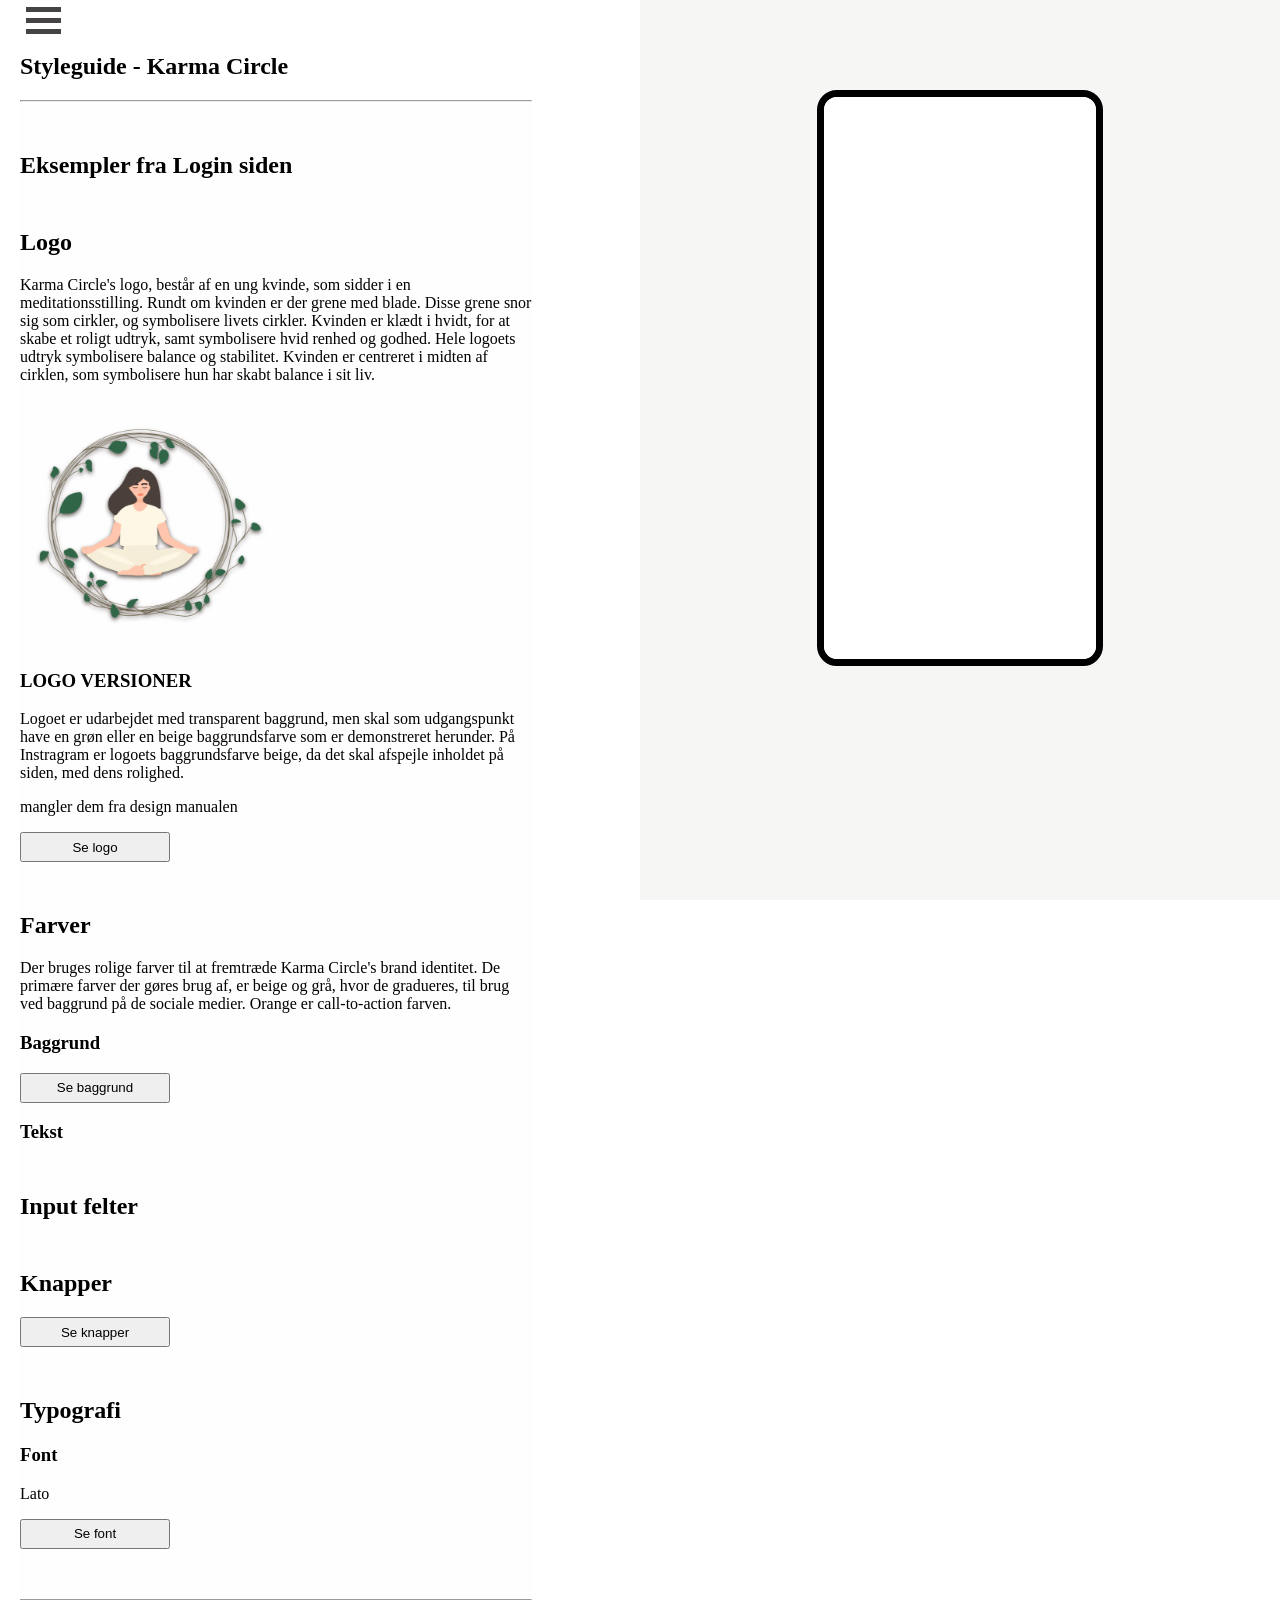
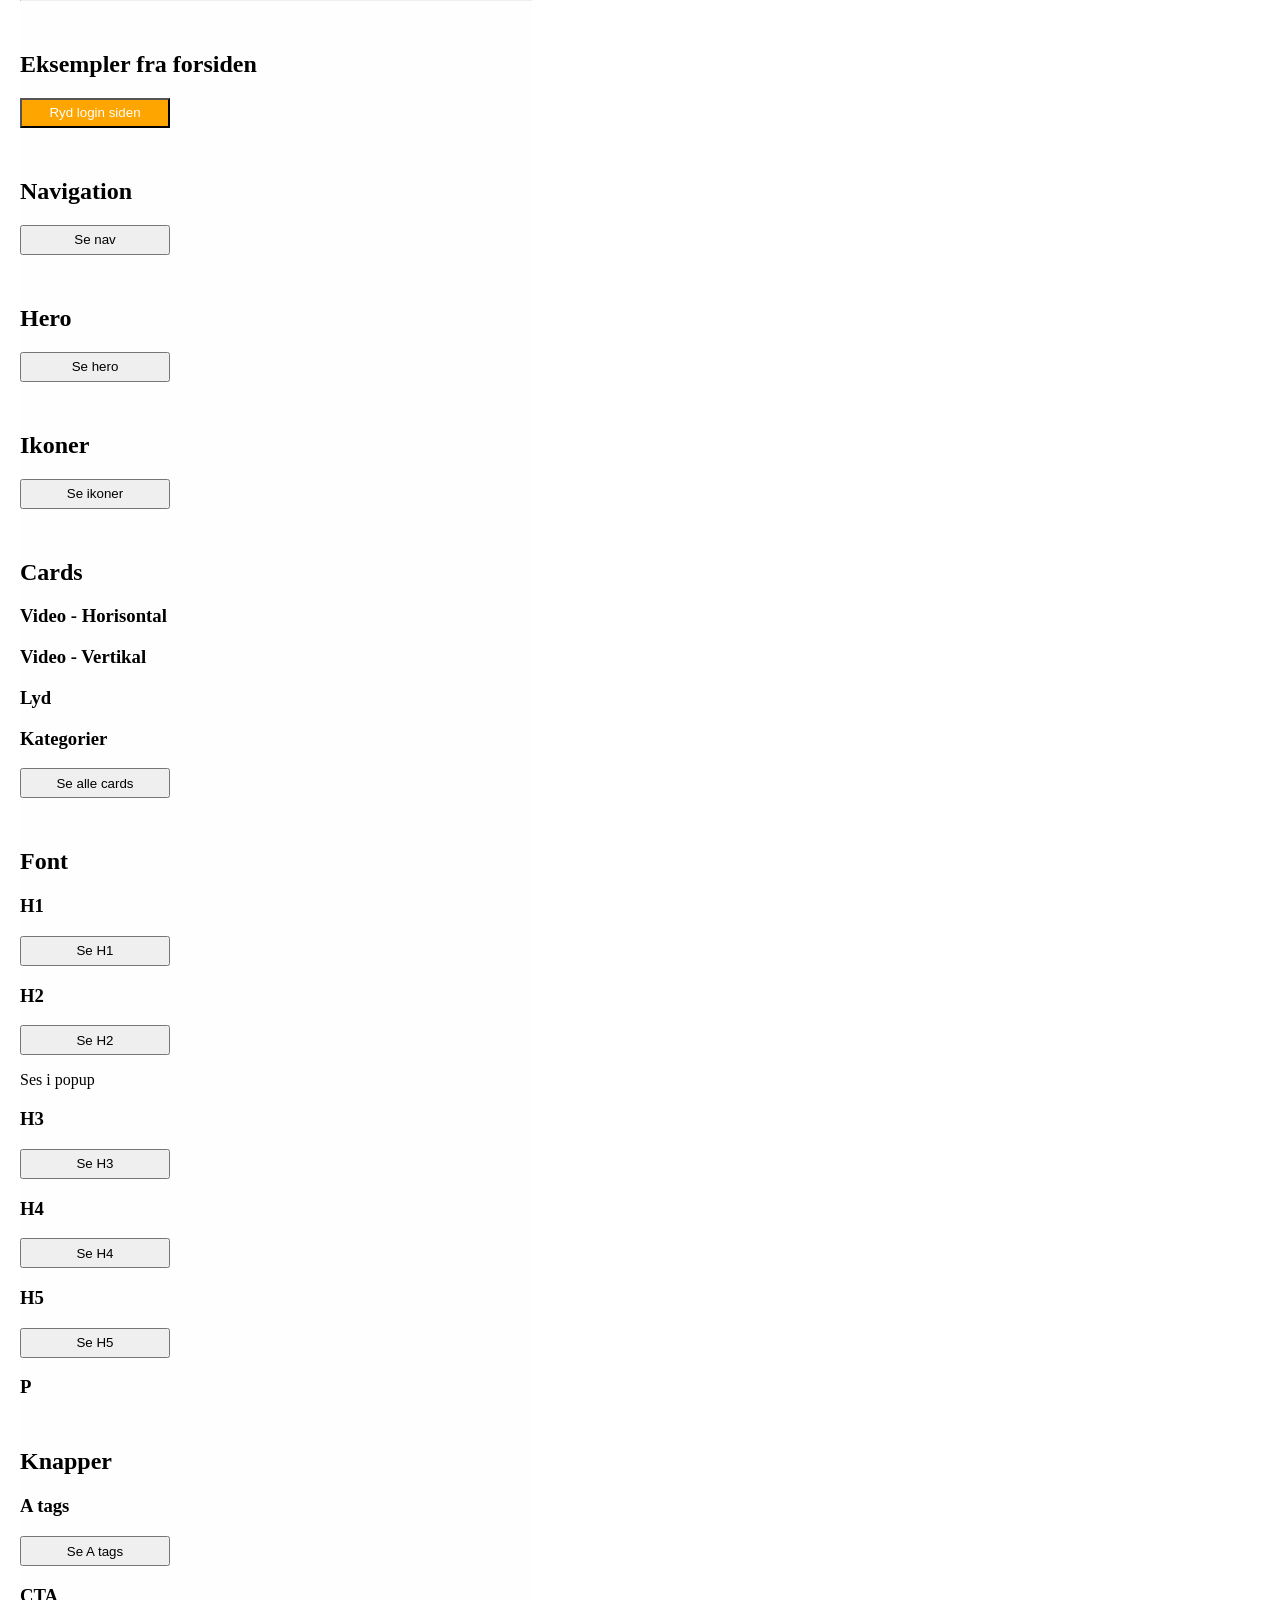
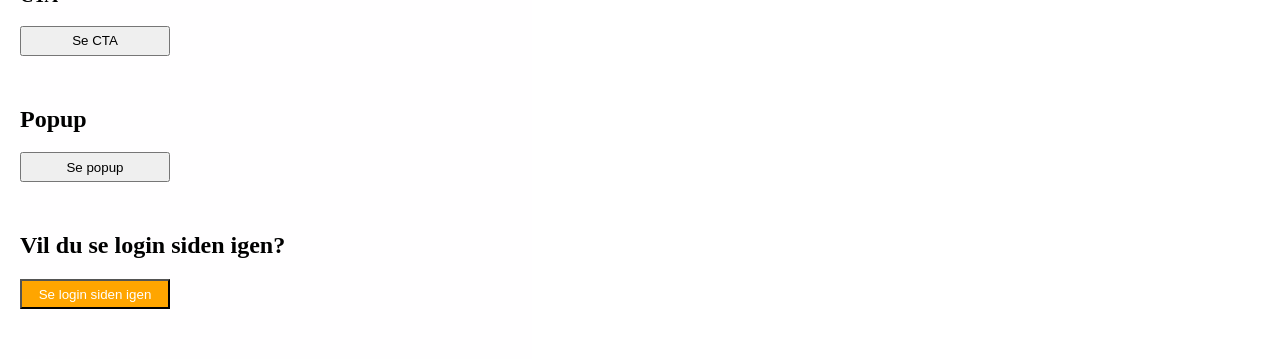
==== index.html @ 6dbebe7d "Merge branch 'main' of https://github.com/FrederikDreyer/eksamensprojekt-4-semester" ====
<!DOCTYPE html>
<html lang="en" dir="ltr">
  <head>
    <meta charset="utf-8">
    <meta name="viewport" content="width=device-width, initial-scale=1.0">
    <link rel="stylesheet" href="style.css">
    <script src="script.js" defer></script>
    <script src="script-tanja.js" defer>

    </script>
    <link rel="preconnect" href="https://fonts.googleapis.com"><link rel="preconnect" href="https://fonts.gstatic.com" crossorigin><link href="https://fonts.googleapis.com/css2?family=Lato:ital@0;1&display=swap" rel="stylesheet">
    <title></title>
  </head>
  <body>

    <div class="wrapper">

      <section class="section_1">

        <div id="nav_styleguide">

          <button onclick="showMenu()"class="hamburger">
            <div class="bar"></div>
          </button>

          <nav class="burger_nav" id="nav_tanja">
            <a href="#nav-1">Eksempler fra login-side</a>
            <a href="#nav-2">Logo</a>
            <a href="#nav-3">Farver</a>
            <a href="#nav-4">Inputfelter</a>
            <a href="#nav-5">Knapper</a>
            <a href="#nav-6">Typografi</a>
            <a href="#nav-7">Eksempler fra forsiden</a>
            <a href="#nav-8">Navigation</a>
            <a href="#nav-9">Hero</a>
            <a href="#nav-10">Ikoner</a>
            <a href="#nav-11">Cards</a>
            <a href="#nav-12">Font</a>
            <a href="#knapper">Knapper (forside)</a>
            <a href="#nav-13">Popup</a>
    </nav>

          <h1>Styleguide - Karma Circle</h1>

          <hr>

        </div>

        <h1 id="nav-1">Eksempler fra Login siden</h1>

        <h1 id="nav-2">Logo</h1>
        <p>
          Karma Circle's logo, består af en ung kvinde, som sidder i en meditationsstilling. Rundt om kvinden er der grene med blade. Disse grene snor sig som cirkler, og symbolisere livets cirkler. Kvinden er klædt i hvidt, for at skabe et roligt udtryk, samt symbolisere hvid renhed og godhed.
          Hele logoets udtryk symbolisere balance og stabilitet. Kvinden er centreret i midten af cirklen, som symbolisere hun har skabt balance i sit liv.
        </p>

        <img src="billeder/logo_login.png" alt="">

        <h3>LOGO VERSIONER</h3>
        <p>
          Logoet er udarbejdet med transparent baggrund, men skal som udgangspunkt have en grøn eller en beige baggrundsfarve som er demonstreret herunder. På Instragram er logoets baggrundsfarve beige, da det skal afspejle inholdet på siden, med dens rolighed.
        </p>

        <p>mangler dem fra design manualen</p>

        <button type="button" name="button" onclick="logoLogin()" id="logo_knap">Se logo</button>

        <h1 id="nav-3">Farver</h1>
        <p>Der bruges rolige farver til at fremtræde Karma Circle's brand identitet. De primære farver der gøres brug af, er beige og grå, hvor de gradueres, til brug ved baggrund på de sociale medier. Orange er call-to-action farven.</p>
        <h3>Baggrund</h3>
        <button type="button" name="button" onclick="functionName3()">Se baggrund</button>
        <h3>Tekst</h3>



        <h1 id="nav-4">Input felter</h1>


        <h1 id="nav-5">Knapper</h1>
        <button type="button" name="button" onclick="functionName5()">Se knapper</button>

        <h1 id="nav-6">Typografi</h1>
        <h3>Font</h3>
        <p>Lato</p>
        <button type="button" name="button" onclick="functionName6()">Se font</button>
        <h1></h1>
        <hr>

        <h1 id="nav-7">Eksempler fra forsiden</h1>
        <button type="button" name="button" onclick="functionName7()" id="ryd_login_siden">Ryd login siden</button>

        <h1 id="nav-8">Navigation</h1>
        <button type="button" name="button" onclick="functionName8()">Se nav</button>

        <h1 id="nav-9">Hero</h1>
        <button type="button" name="button" onclick="functionName9()">Se hero</button>

        <h1 id="nav-10">Ikoner</h1>
        <button type="button" name="button" onclick="navIkoner()">Se ikoner</button>

        <h1 id="nav-11">Cards</h1>
        <h3>Video - Horisontal</h3>
        <h3>Video - Vertikal</h3>
        <h3>Lyd</h3>
        <h3>Kategorier</h3>
        <button type="button" name="button" onclick="functionName10()">Se alle cards</button>

        <h1 id="nav-12">Font</h1>
        <h3>H1</h3>
          <button type="button" name="button" onclick="hEt()">Se H1</button>
        <h3>H2</h3>
        <button type="button" name="button" onclick="hTo()">Se H2</button>
        <p>Ses i popup</p>
        <h3>H3</h3>
          <button type="button" name="button" onclick="hTre()" id="knap_h3">Se H3</button>
        <h3>H4</h3>
          <button type="button" name="button" onclick="hFire()">Se H4</button>
        <h3>H5</h3>
          <button type="button" name="button" onclick="hFem()">Se H5</button>
        <h3>P</h3>

        <h1 id="knapper">Knapper</h1>
        <h3>A tags</h3>
        <button type="button" name="button" onclick="functionName15()">Se A tags</button>
        <h3>CTA</h3>
        <button type="button" name="button" onclick="functionName11()">Se CTA</button>

        <h1 id="nav-13">Popup</h1>
          <button type="button" name="button" id="popup_knap" onclick="myPopup()">Se popup</button>

        <h1>Vil du se login siden igen?</h1>
          <button type="button" name="button" onclick="loginIgen()" id="se_igen">Se login siden igen</button>

      </section>

      <section class="section_2">

        <div class="mobil" id="baggrund_farve">

          <!-- login side -->

          <div class="login_side" id="login_side">

            <!-- tilbage knap -->

            <img src="billeder/pil.png" alt="" id="login_tilbage_pil">

            <!-- Logo -->
            <img src="billeder/logo_login.png" alt="" id="logo_login">

            <!-- login input felter -->



            <!-- login og tilbage knap -->

            <button type="button" name="button" id="login_knap">Login</button>
            <button type="button" name="button" id="login_tilbage_knap">Tilbage</button>

          </div>

          <div class="">


          <!-- pop up -->

          <div id="wrapper_popup">

            <div class="popup">
              <button type="button" name="button" class="kryds">X</button>
              <img src="billeder/Untitled-110-01-Artboard-1.png" alt="">
              <h2 id="popup_h2">Hej, velkommen til!</h2>
              <p>
                Dejligt at se dig igen. Vi håber, du
                får en god fornøjelse og får ro på krop og sind ❤︎
                <br>
                Namaste!
              </p>
              <button type="button" name="button" class="CTA_knap" id="kom_i_gang_btn">Kom i gang</button>
            </div>

          </div>

          <!-- Hero -->

          <div id="hero">
            <img src="billeder/logo_login.png" alt="">
            <h1 id="titel_h1">Karma Circle</h1>
          </div>

          <!-- Sidst set -->

          <h3 id="sidst_afspillet_h3">Sidst afspillet</h3>

          <div class="cards_landscape" id="landscape_cards">

            <div class="">
              <div id="landscape_card1">
                <div class="tid_card">
                  25 min
                </div>
              </div>
              <h4 id="h4_landscape_card">Kort kropsscanning</h4>
              <h5 id="h5_landscape_card">Meditation</h5>
            </div>

            <div class="">
              <div id="landscape_card2">
                <div class="tid_card">
                  25 min
                </div>
              </div>
              <h4>Balance i hverdagen</h4>
              <h5>Yoga</h5>
            </div>

          </div>

          <!-- Portrait - video -->
          <div class="overskrift_cards">
            <h3 id="yoga_h3">Yoga</h3>
            <a href="#" id="se_alle1">Se alle</a>
          </div>

          <div class="cards_landscape" id="portrait_cards">

            <div class="">
              <div id="portrait_card1">
                <div class="tid_card">
                  25 min
                </div>
              </div>
              <h4>Balance i hverdagen</h4>
              <h5>Yoga</h5>
            </div>

            <div class="">
              <div id="portrait_card2">
                <div class="tid_card">
                  25 min
                </div>
              </div>
              <h4>Løs spændinger i krop</h4>
              <h5>Yoga</h5>
            </div>

            <div class="">
              <div id="portrait_card3">
                <div class="tid_card">
                  25 min
                </div>
              </div>
              <h4>Yoga mod bekymringer</h4>
              <h5>Yoga</h5>
            </div>

            <div class="">
              <div id="portrait_card4">
                <div class="tid_card">
                  25 min
                </div>
              </div>
              <h4>Acceptér udfordringer</h4>
              <h5>Yoga</h5>
            </div>

          </div>

          <!-- lyd -->

          <div class="overskrift_cards">
            <h3 id="meditation_h3">Meditation</h3>
            <a href="#" id="se_alle2">Se alle</a>
          </div>

          <div class="cards_landscape" id="lyd_cards">

            <div class="">
              <div id="lyd_card1">
                <div class="tid_card">
                  25 min
                </div>
              </div>
              <h4>Få ro i sindet</h4>
              <h5>Meditation</h5>
            </div>

            <div class="">
              <div id="lyd_card2">
                <div class="tid_card">
                  25 min
                </div>
              </div>
              <h4>Kort kropsscanning</h4>
              <h5>Meditation</h5>
            </div>

            <div class="">
              <div id="lyd_card3">
                <div class="tid_card">
                  25 min
                </div>
              </div>
              <h4>Et øjeblik til dig selv</h4>
              <h5>Meditation</h5>
            </div>

            <div class="">
              <div id="lyd_card4">
                <div class="tid_card">
                  25 min
                </div>
              </div>
              <h4>Kropsscanning til søvn</h4>
              <h5>Meditation</h5>
            </div>

          </div>

          <!-- Premium -->

          <div class="premium" id="premium_cta">
            <div class="">
              <h3 id="adgang_tekst">Vil du have adgang til hele</h3>
              <h3 id="karma_circle_tekst">Karma Circle universet?</h3>
              <button type="button" name="button" id="premium_knap">Få premium her</button>
            </div>
          </div>

          <!-- kategori -->


          <div class="overskrift_cards">
            <h3 id="kategori_h3">Udforsk efter kategori</h3>
            <a href="#" id="se_alle3">Se alle</a>
          </div>

          <div class="cards_landscape" id="kategori_cards">

            <div class="lortelort">
              <div id="kategori_card1">

              </div>
              <div class="tekst_kat_card">
                Yoga
              </div>
            </div>

            <div class="lortelort">
              <div id="kategori_card2">

              </div>
              <div class="tekst_kat_card">
                Meditation
              </div>
            </div>

            <div class="lortelort">
              <div id="kategori_card3">

              </div>
              <div class="tekst_kat_card">
                Søvn
              </div>
            </div>

            <div class="lortelort">
              <div id="kategori_card4">

              </div>
              <div class="tekst_kat_card">
                Vejrtrækning
              </div>
            </div>

          </div>

          <nav id="nav_mobil">

              <img src="billeder/Icon-open-home.png" alt="" id="home_ikon">
              <img src="billeder/Icon-awesome-search.png" alt="" id="sog_ikon">
              <img src="billeder/Icon-ionic-md-person.png" alt="" id="person_ikon">

          </nav>


          </div>


        </div>

      </section>

    </div>


  </body>
</html>
---- style.css ----
* body {
  margin: 0;
  padding: 0;
  margin-left: 20px;
}

html {
  scroll-behavior: smooth;
}

.wrapper {
  display: grid;
  grid-template-columns: repeat(2, 1fr);
  grid-template-rows: 1fr;
}

.section_1 {
  width: 40vw;
  font-family: montserrat;
  background-color: #FFFEFF;
  padding-bottom: 50px;
}

.section_1 button {
  width: 150px;
  height: 30px;
  cursor: pointer;
}

#nav_styleguide {
  background-color: white;
  width: 40vw;
}

#nav_styleguide h1 {
  margin: 20px 0;
}

/* Tanja: hamburger menu  */
.hamburger {
  position: relative;
  cursor: pointer;
  appearance: none;
  background: none;
  outline: none;
  border: none;
  z-index: 500;
}

.hamburger .bar, .hamburger:after, .hamburger:before {
  content: '';
  display: block;
  width: 35px;
  height: 5px;
  background-color: #454343;
  margin: 6px 0px;
  transition: 0.4s;
}

.burger_nav {
  position: absolute;
  top: 0;
  left: 0;
  width: 30%;
  min-height: 100vh;
  display: none;
  z-index: 350;
  background-color: #E6D7C0;
  padding-top: 120px;
  transition: 0.4s;

}

.burger_nav a {
    display: block;
    width: 100%;
    max-width: 200px;
    margin: 0 auto 16px;
    text-align: center;
    padding: 12px 80px;
    background-color: #D0C2AE;
    color: #454343;
    text-decoration: none;
  }

.burger_nav a:hover {
    background-color: #C1B4A0;
  }

/* er en knap */
#ryd_login_siden, #se_igen {
  background-color: orange;
  color: white;
}

.section_1 h1 {
  margin-top: 50px;
}

.section_2 {
  width: 50vw;
  height: 100vh;
  position: fixed;
  right: 0;
  background-color: #F6F6F4;
}


.mobil {
  border: 7px solid black;
  height: 562.398px;
  width: 252px;
  border-radius: 20px;
  margin: auto;
  margin-top: 10vh;
  overflow-y: scroll;
  padding: 0 10px;
}

.mobil::-webkit-scrollbar {
    display: none;
}

#nav_mobil {
  position: sticky;
  height: 50.61px;
  bottom: 0;
  border-radius: 15px 15px 0 0;
  display: flex;
  justify-content: space-around;
  align-items: center;
  margin: 0 -10px;
}

#nav_mobil img {
  height: 40%;
}

/* Farver */

/* background: linear-gradient(180deg, rgba(230,215,192,1) 0%, rgba(179,166,145,1) 40%, rgba(99,88,71,1) 100%); */

#baggrund_farve, #baggrund_farve2 {

  background: white;
}

#nav_mobil {
  background: rgb(230,215,192);
  background: linear-gradient(180deg, rgba(230,215,192,1) 0%, rgba(183,171,153,1) 50%, rgba(115,108,96,1) 100%);
}

.mobil {
  color: #FFFAF4;
}

/* Cards */

.overskrift_cards {
  display: flex;
  justify-content: space-between;
  align-items: center;
}

/* landscape */

.cards_landscape {
  display: grid;
  grid-auto-flow: column;
  column-gap: 5px;

  overflow-x: auto;
}

.cards_landscape::-webkit-scrollbar {
    display: none;
}

#landscape_card1, #landscape_card2 {
  width: 158.4px;
  height: 92.79px;
  background-color: white;
  position: relative;
  border-radius: 19px;
  box-shadow: 1px 3px 3px #58544D;
  background-size: cover;
}

#landscape_card1 {
  background-image: url(billeder/pexels-craig-adderley-2306203.jpg);
}

#landscape_card2 {
  background-image: url(billeder/pexels-noelle-otto-906097.jpg);
}

.cards_landscape p {
  margin: 5px 0;
  font-size: 12px;
}

.tid_card {
  display: flex;
  align-items: flex-end;
  position: absolute;
  bottom: 7px;
  left: 7px;
  font-size: 10px;
  background-color: rgba(69,67,67, 67%);
  padding: 3px 10px;
  border-radius: 19px;
}

/* Portrait */

#portrait_card1, #portrait_card2, #portrait_card3, #portrait_card4 {
  width: 92.79px;
  height: 158.4px;
  background-color: white;
  position: relative;
  border-radius: 19px;
  box-shadow: 1px 3px 3px #58544D;
  background-size: cover;
}

#portrait_card1 {
  background-image: url(billeder/pexels-elina-fairytale-3822621.jpg);
}

#portrait_card2 {
  background-image: url(billeder/pexels-elina-fairytale-3823086.jpg);
}

#portrait_card3 {
  background-image: url(billeder/pexels-lucas-pezeta-2035066.jpg);
}

#portrait_card4 {
  background-image: url(billeder/pexels-valeria-ushakova-3094215.jpg);
}

/* Lyd */

#lyd_card1, #lyd_card2, #lyd_card3, #lyd_card4 {
  width: 84.41px;
  height: 84.41px;
  background-color: white;
  position: relative;
  border-radius: 19px;
  box-shadow: 1px 3px 3px #58544D;
  background-size: cover;
}

#lyd_card1 {
  background-image: url(billeder/pexels-eberhard-grossgasteiger-572897.jpg);
}

#lyd_card2 {
  background-image: url(billeder/pexels-craig-adderley-2306203.jpg);
}

#lyd_card3 {
  background-image: url(billeder/pexels-noelle-otto-906097.jpg);
}

#lyd_card4 {
  background-image: url(billeder/pexels-valeria-ushakova-3094215.jpg);
}

/* Premium */

.premium {
  height: 144.59px;
  border-radius: 100px / 50px;

  background-image: url(billeder/logo5.png);
  background-size: cover;
  background-position: center;

  text-align: center;

  display: flex;
  align-items: flex-end;

  margin-top: 20px;
}

.premium div {
  margin: 0 auto;
}

a {
  color: #FFFAF4;
  text-decoration: none;
}

#adgang_tekst {
  font-size: 12px;
  margin: 0;
}

#karma_circle_tekst {
  font-size: 20px;
  margin: 0;
  margin-bottom: 20px;
}

#premium_knap {
  width: 90%;
  border-radius: 20px;
  padding: 10px 0;
  border: none;
  background-color: #DD9E5F;
  box-shadow: 1px 3px 3px #58544D;
  color: #FFFAF4;
}

/* Kategori */

#kategori_card1, #kategori_card2, #kategori_card3, #kategori_card4 {
  width: 158.4px;
  height: 92.79px;
  background-color: rgba(89, 84, 78,);
  border-radius: 19px;
  box-shadow: 1px 3px 3px #58544D;
  background-size: cover;
  opacity: 0.5;
}

#kategori_card1 {
  background-image: url(billeder/pexels-cliff-booth-4056723.jpg);
}

#kategori_card2 {
  background-image: url(billeder/pexels-noelle-otto-906097.jpg);
}

#kategori_card3 {
  background-image: url(billeder/pexels-vlada-karpovich-5357328.jpg);
  background-position: bottom;
}

#kategori_card4 {
  background-image: url(billeder/pexels-zetong-li-1784577.jpg);
}

.lortelort {
  position: relative;
}

.tekst_kat_card{
  position: absolute;
  top: 50%;
  left: 50%;
  font-size: 20px;
  transform: translate(-50%, -50%);
  opacity: 1;
}

/* Hero */

#hero {
  height: 115.17px;
  width: 100%;
  margin: 0 -10px;
  padding: 0 10px;
  text-align: center;
  background-color: rgba(89, 84, 78, 0.5);
  /* margin-top: -562.398px;  */
  position: relative;
}

#hero img {
  height: 100%;
  opacity: 0.5;
}

#hero h1 {
  position: absolute;
  top: 50%;
  left: 50%;
  transform: translate(-50%, -50%);
  width: 100%;
  margin: 0;
  opacity: 1;
}

/* Pop up */

#wrapper_popup {
  position: sticky;
  top: 0;
  z-index: 1;

  height: 562.398px;
  width: 252px;
  margin: 0 -10px;
  padding: 0 10px;
  background-color: rgba(112,112,112, 50%);

  display: flex;
  justify-content: center;
  align-items: center;

  display: none;
}

.popup {
  height: 308px;
  width: 226.8px;
  background-color: #FFFAF4;
  border-radius: 19px;
  color: #707070;

  display: flex;
  flex-direction: column;
  align-items: center;

  position: relative;
}

.popup img {
  height: 30%;
  margin-bottom: 8.93%;
  margin-top: 8.93%;
}

.popup h2, .popup p {
  margin: 0;
}

.popup p {
  font-size: 12px;
  text-align: center;
  margin: 0 11.9%;
  margin-top: 5px;
  margin-bottom: 9.52%;
}

.kryds {
  background-color: #FFFAF4;
  border: none;
  position: absolute;
  top: 10px;
  right: 10px;
  color: #707070;
  font-weight: bold;
  font-size: 16px;
}

.CTA_knap {
  width: 90%;
  border-radius: 20px;
  border: none;
  background-color: #58544D;
  color: #FFFAF4;
  padding: 10px 0;
  box-shadow: 1px 3px 3px #000000;
}

/* tekst */

.mobil h3, .mobil h3 {
  font-size: 20px;
}

.mobil h4,.mobil h4 {
  font-size: 12px;
  margin: 0;
}

.mobil h5, .mobil h5 {
  font-size: 10px;
  color: rgba(255, 250, 244, 0.5);
  margin: 0;
}

/* display none */

.mobil #logo_login, #login_input1, #login_input2, #login_knap, #login_tilbage_knap, #login_tilbage_pil {
  display: none;
}

#nav_mobil, #hero, #landscape_cards, #portrait_cards, #lyd_cards, #kategori_cards, #premium_cta, #sidst_afspillet_h3, #yoga_h3, #meditation_h3, #kategori_h3, #se_alle3, #se_alle2, #se_alle1 {
  opacity: 0;
}


/* login side */

.login_side {
  height: 100%;
  text-align: center;
  position: relative;
}

#logo_login {
  height: 27.84%;
  margin-top: 9.52%;
  margin-bottom: 7.14%;
}

/* input */

.login_side button {
  width: 74.87%;
  height: 5.57%;
  border-radius: 19px;
  border: none;
  margin: 10px;
  box-shadow: 1px 3px 3px #4E4B48;
  color: #707070;
}

#login_knap {
  margin-top: 20%;
  background-color: #59544E;
  box-shadow: 1px 3px 3px #000000;
  color: #FFFFFF;
}

#login_tilbage_pil {
  position: absolute;
  left: 0;
  top: 10px;
  margin: 0px;
  height: 2.38%;
}



/* responsiv ipad stående */

@media only screen and (max-width: 830px) {
  .wrapper {
    display: block;
    overflow: hidden;
  }

  .section_1 {
    width: 90vw;
    margin-bottom: 50vh;
    margin-right: 20px;
  }

  #nav_styleguide {
    width: 100vw;
  }

  .section_2 {
    width: 100vw;
    left: 0;
    top: 50%;
    bottom: 0;
  }

  .mobil {
    border: 7px solid black;
    height: 562.398px;
    width: 252px;
    border-radius: 20px;
    margin: auto;
    margin-top: 10px;
    overflow-y: scroll;
    padding: 0 10px;
  }
}

@media only screen and (max-width: 768px) {
  .wrapper {
    display: block;
    overflow: hidden;
  }

  .section_1 {
    width: 90vw;
    margin-bottom: 60vh;
    margin-right: 20px;
  }

  #nav_styleguide {
    width: 100vw;
  }

  .section_2 {
    width: 100vw;
    left: 0;
    top: 40%;
    bottom: 0;
  }

  .mobil {
    border: 7px solid black;
    height: 562.398px;
    width: 252px;
    border-radius: 20px;
    margin: auto;
    margin-top: 10px;
    overflow-y: scroll;
    padding: 0 10px;
  }
}

/* Responsiv mobil */

@media only screen and (max-width: 500px) {
  .wrapper {
    display: block;
    overflow: hidden;
  }

  .section_1 {
    width: 90vw;
    margin-bottom: 65vh;
    margin-right: 20px;
  }

  #nav_styleguide {
    width: 100vw;
  }

  .section_2 {
    width: 100vw;
    left: 0;
    top: 35%;
    bottom: 0;
  }

  .mobil {
    border: 7px solid black;
    height: 562.398px;
    width: 252px;
    border-radius: 20px;
    margin: auto;
    margin-top: 10px;
    overflow-y: scroll;
    padding: 0 10px;
  }
}
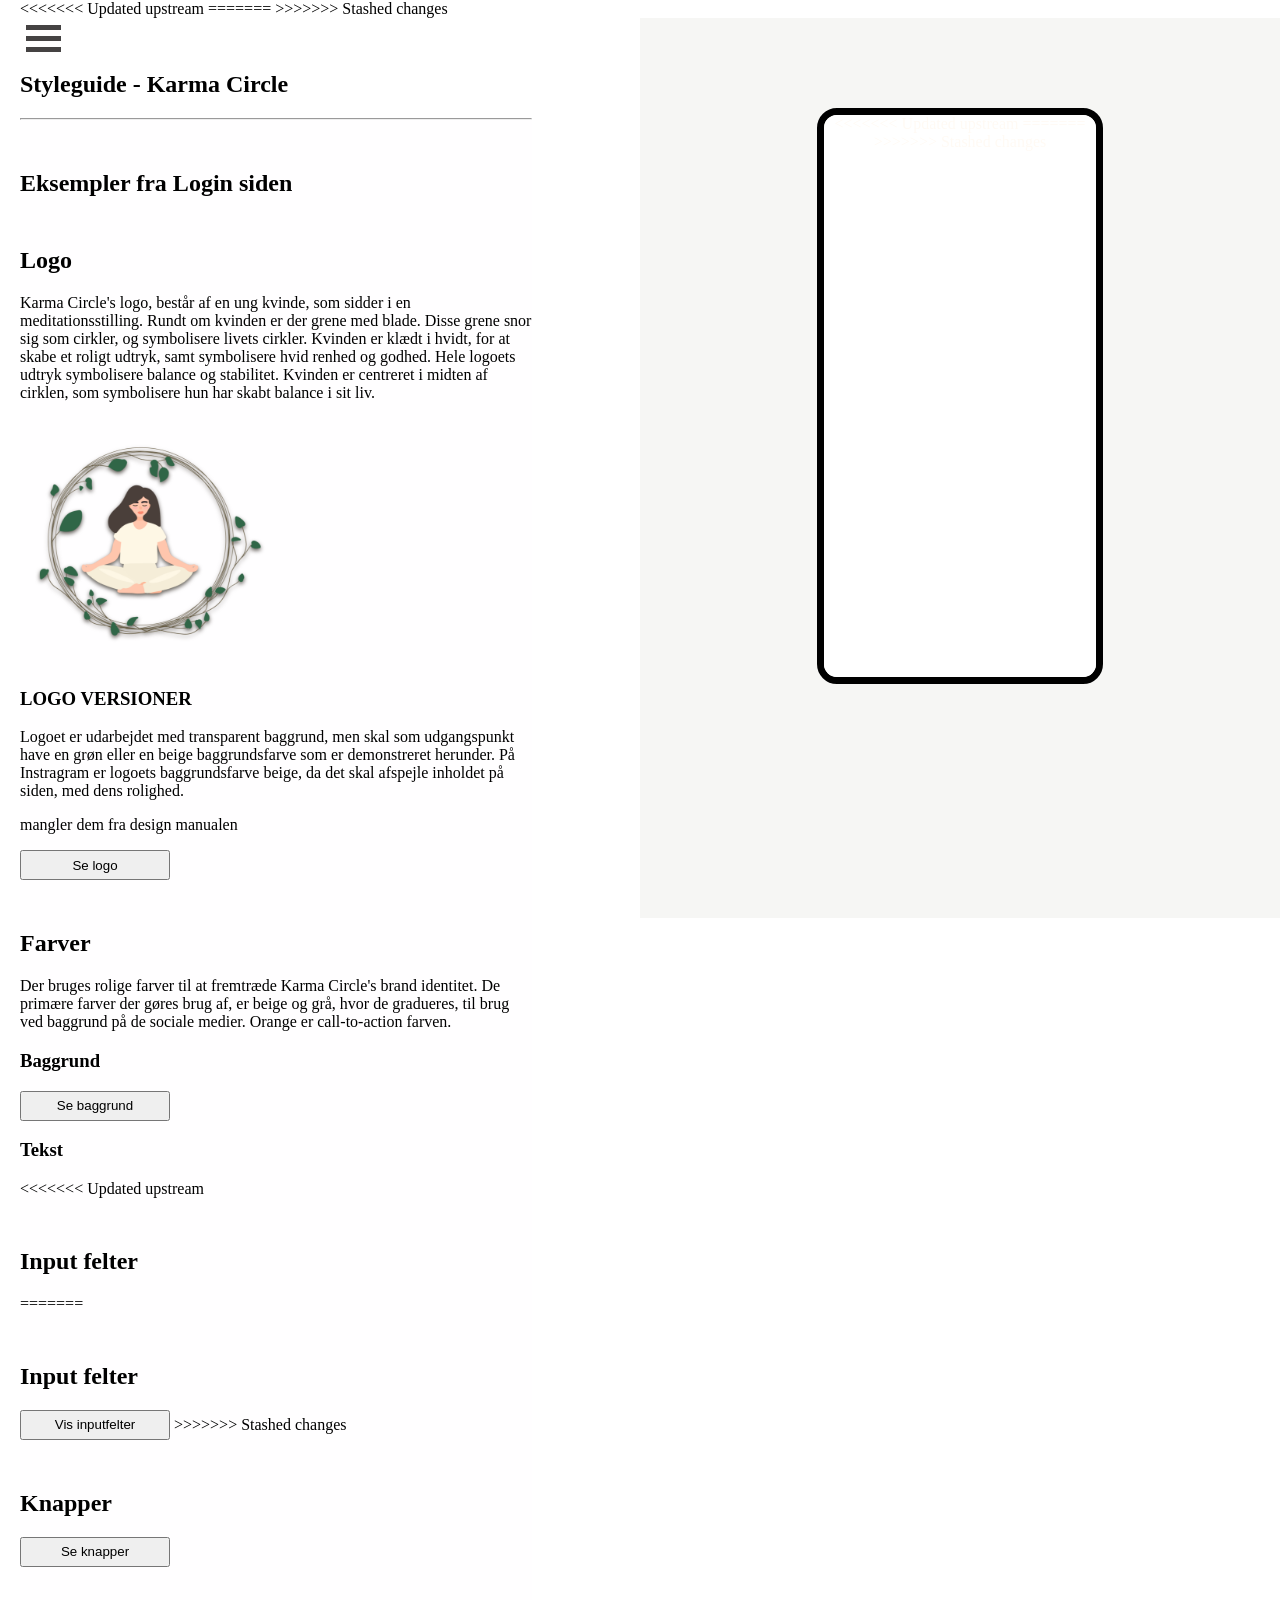
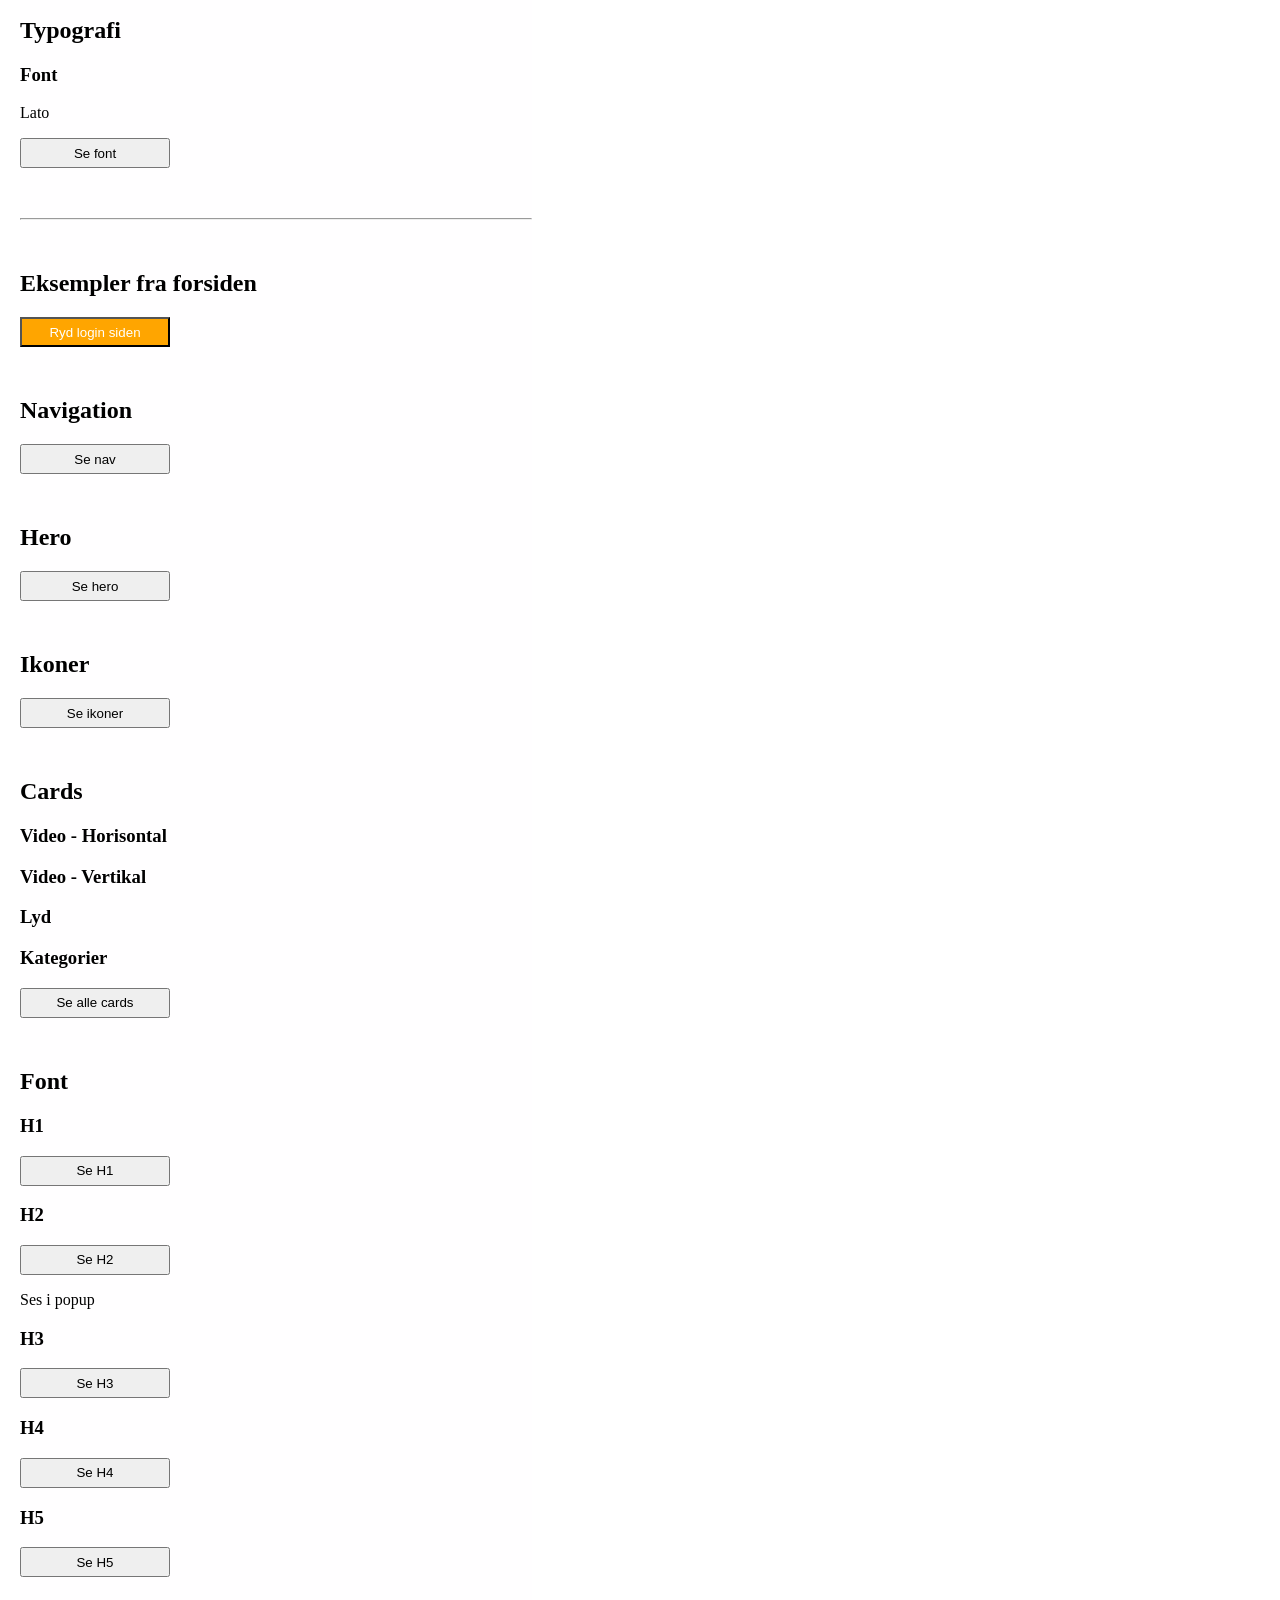
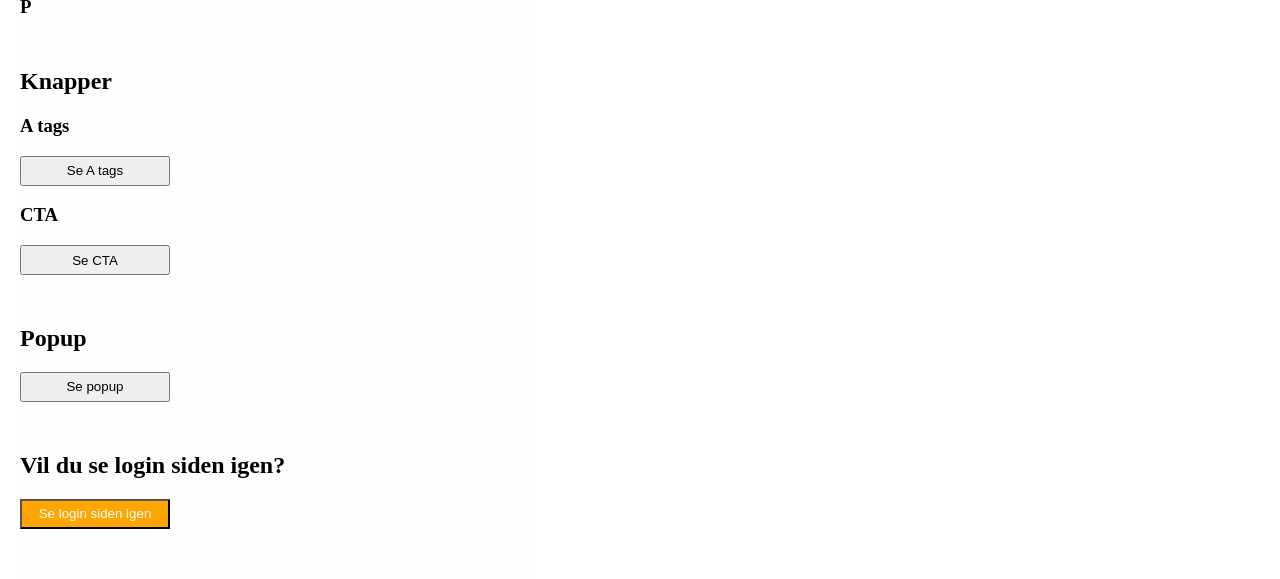
==== commit e521a021: "input" ====
--- a/index.html
+++ b/index.html
@@ -5,9 +5,13 @@
     <meta name="viewport" content="width=device-width, initial-scale=1.0">
     <link rel="stylesheet" href="style.css">
     <script src="script.js" defer></script>
+<<<<<<< Updated upstream
     <script src="script-tanja.js" defer>
 
     </script>
+=======
+    <script src="script-malthe.js" defer> </script>
+>>>>>>> Stashed changes
     <link rel="preconnect" href="https://fonts.googleapis.com"><link rel="preconnect" href="https://fonts.gstatic.com" crossorigin><link href="https://fonts.googleapis.com/css2?family=Lato:ital@0;1&display=swap" rel="stylesheet">
     <title></title>
   </head>
@@ -73,7 +77,12 @@
 
 
 
+<<<<<<< Updated upstream
         <h1 id="nav-4">Input felter</h1>
+=======
+        <h1>Input felter</h1>
+          <button id="knapInput" onclick="showInput()" type="button" name="button">Vis inputfelter</button>
+>>>>>>> Stashed changes
 
 
         <h1 id="nav-5">Knapper</h1>
@@ -150,7 +159,18 @@
 
             <!-- login input felter -->
 
-
+<<<<<<< Updated upstream
+
+=======
+            <div class="input_felt" id=input_felt>
+
+
+              <input type="text" id="email" name="email" placeholder="Email">
+
+              <input type="text" id="pword" name="pword" placeholder="Password">
+
+            </div>
+>>>>>>> Stashed changes
 
             <!-- login og tilbage knap -->
 
--- a/style.css
+++ b/style.css
@@ -501,6 +501,21 @@
 }
 
 /* input */
+.input_felt {
+display: none;
+}
+
+.input_felt input{
+
+  border: none;
+  box-shadow: 1px 3px 3px #4E4B48;
+  border-radius: 8px;
+  width: 195.67px;
+  height: 33.32px;
+  color: #707070;
+  padding-left: 5px;
+  margin: 10px;
+}
 
 .login_side button {
   width: 74.87%;
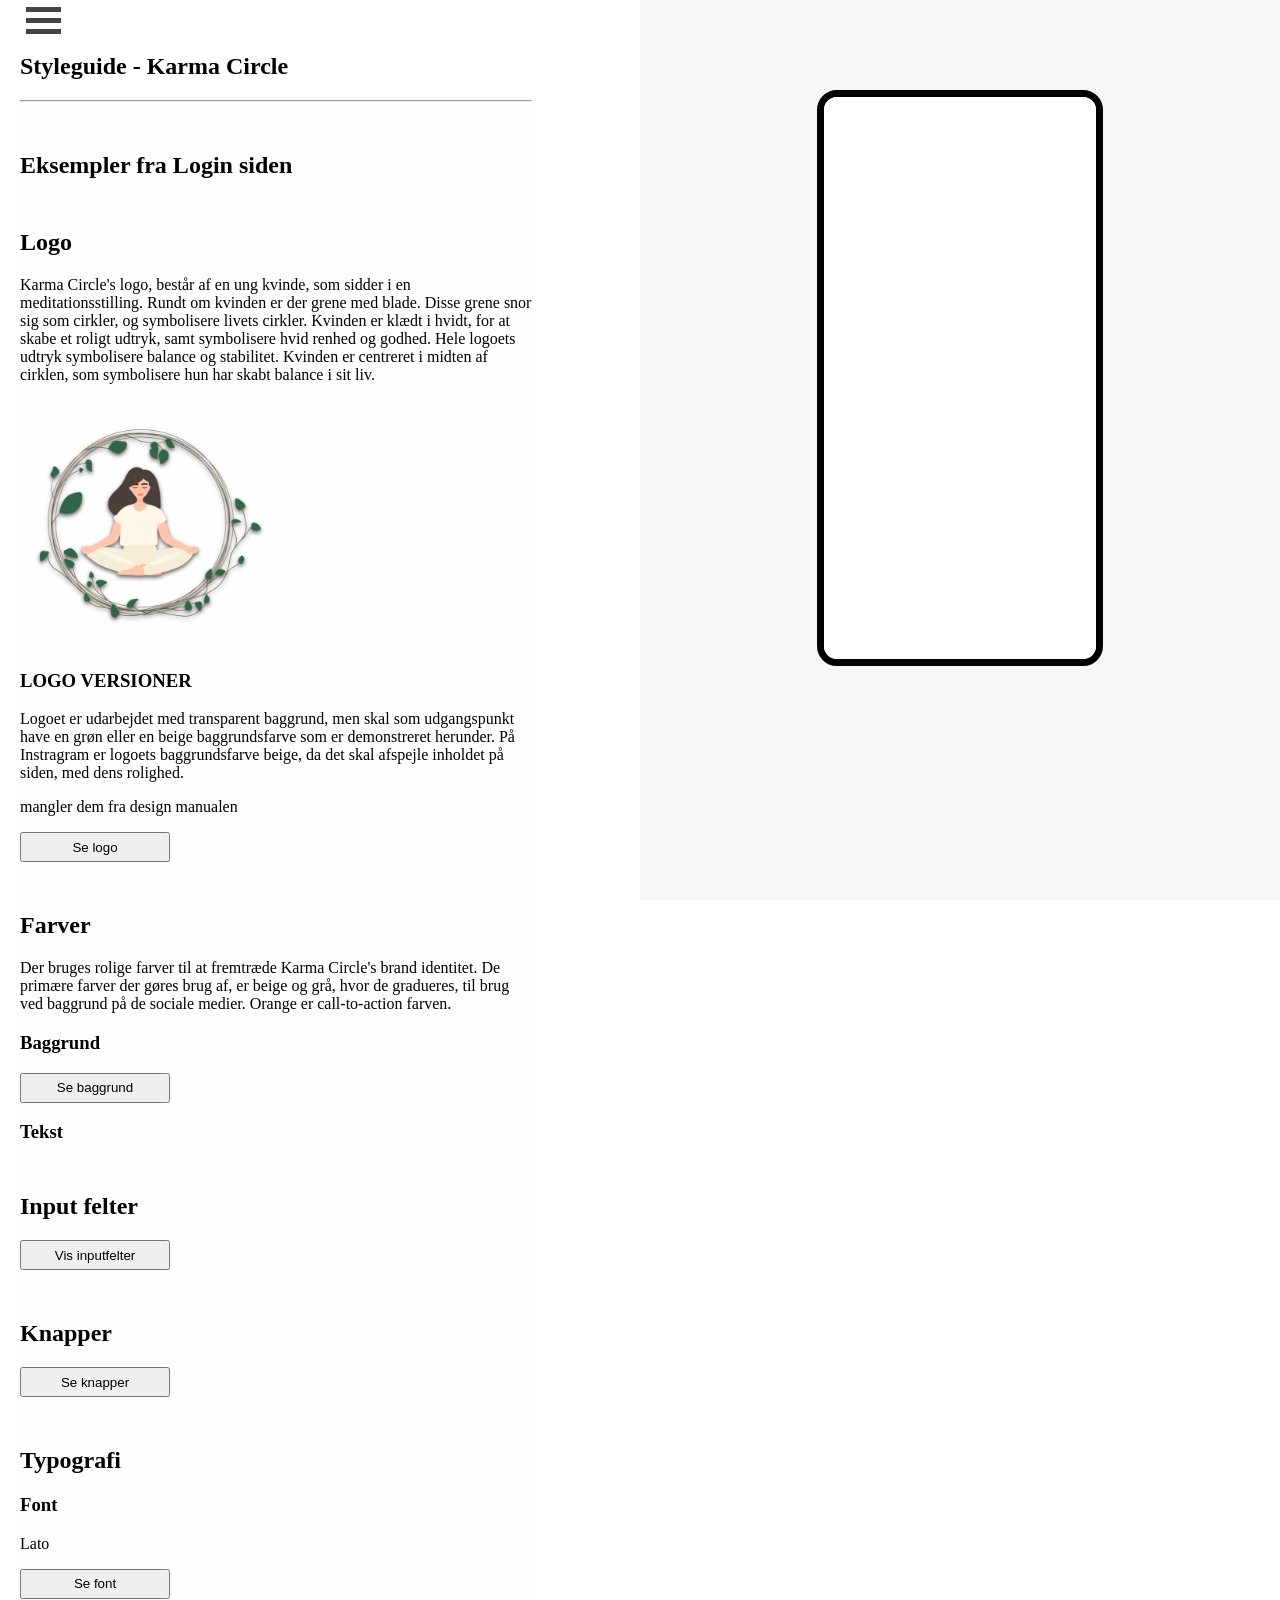
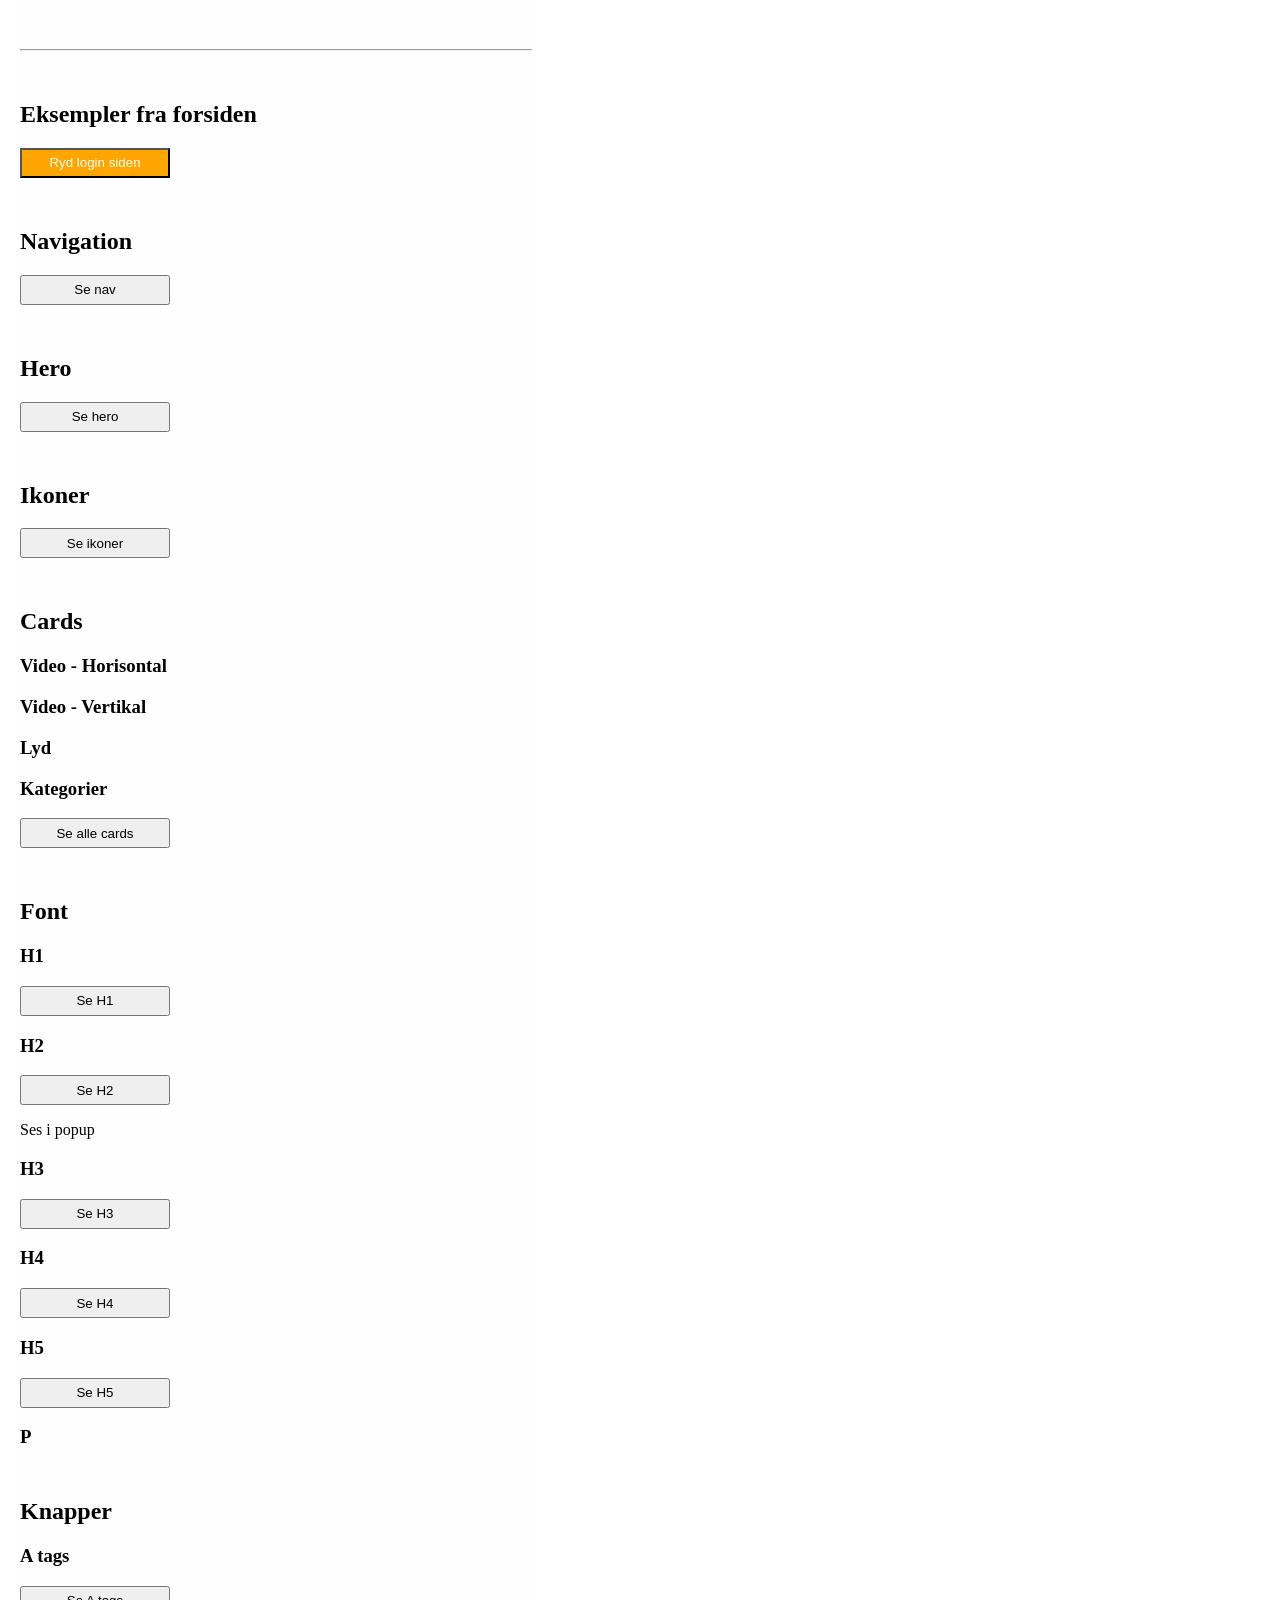
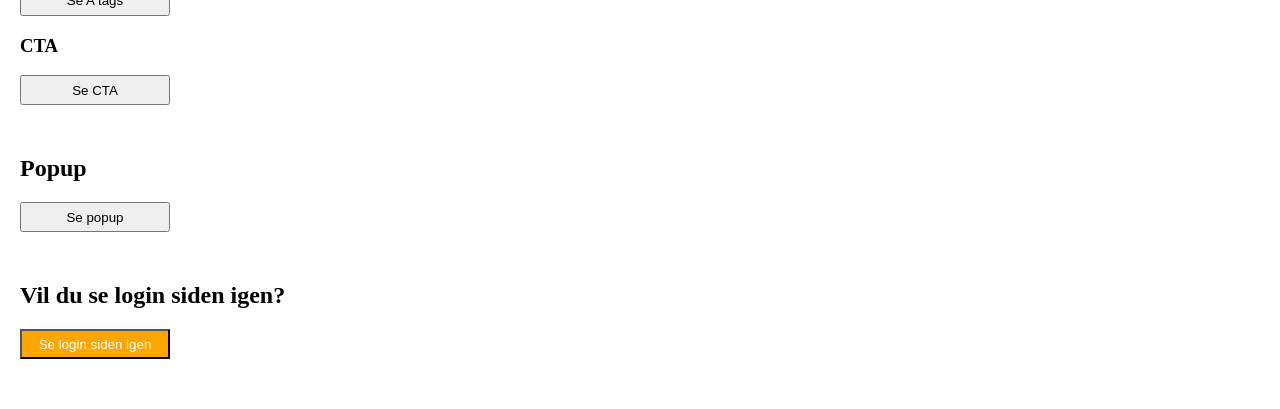
==== commit 779efb1b: "Update index.html" ====
--- a/index.html
+++ b/index.html
@@ -5,13 +5,8 @@
     <meta name="viewport" content="width=device-width, initial-scale=1.0">
     <link rel="stylesheet" href="style.css">
     <script src="script.js" defer></script>
-<<<<<<< Updated upstream
-    <script src="script-tanja.js" defer>
-
-    </script>
-=======
+    <script src="script-tanja.js" defer></script>
     <script src="script-malthe.js" defer> </script>
->>>>>>> Stashed changes
     <link rel="preconnect" href="https://fonts.googleapis.com"><link rel="preconnect" href="https://fonts.gstatic.com" crossorigin><link href="https://fonts.googleapis.com/css2?family=Lato:ital@0;1&display=swap" rel="stylesheet">
     <title></title>
   </head>
@@ -77,12 +72,9 @@
 
 
 
-<<<<<<< Updated upstream
+
         <h1 id="nav-4">Input felter</h1>
-=======
-        <h1>Input felter</h1>
           <button id="knapInput" onclick="showInput()" type="button" name="button">Vis inputfelter</button>
->>>>>>> Stashed changes
 
 
         <h1 id="nav-5">Knapper</h1>
@@ -159,9 +151,6 @@
 
             <!-- login input felter -->
 
-<<<<<<< Updated upstream
-
-=======
             <div class="input_felt" id=input_felt>
 
 
@@ -170,7 +159,6 @@
               <input type="text" id="pword" name="pword" placeholder="Password">
 
             </div>
->>>>>>> Stashed changes
 
             <!-- login og tilbage knap -->
 
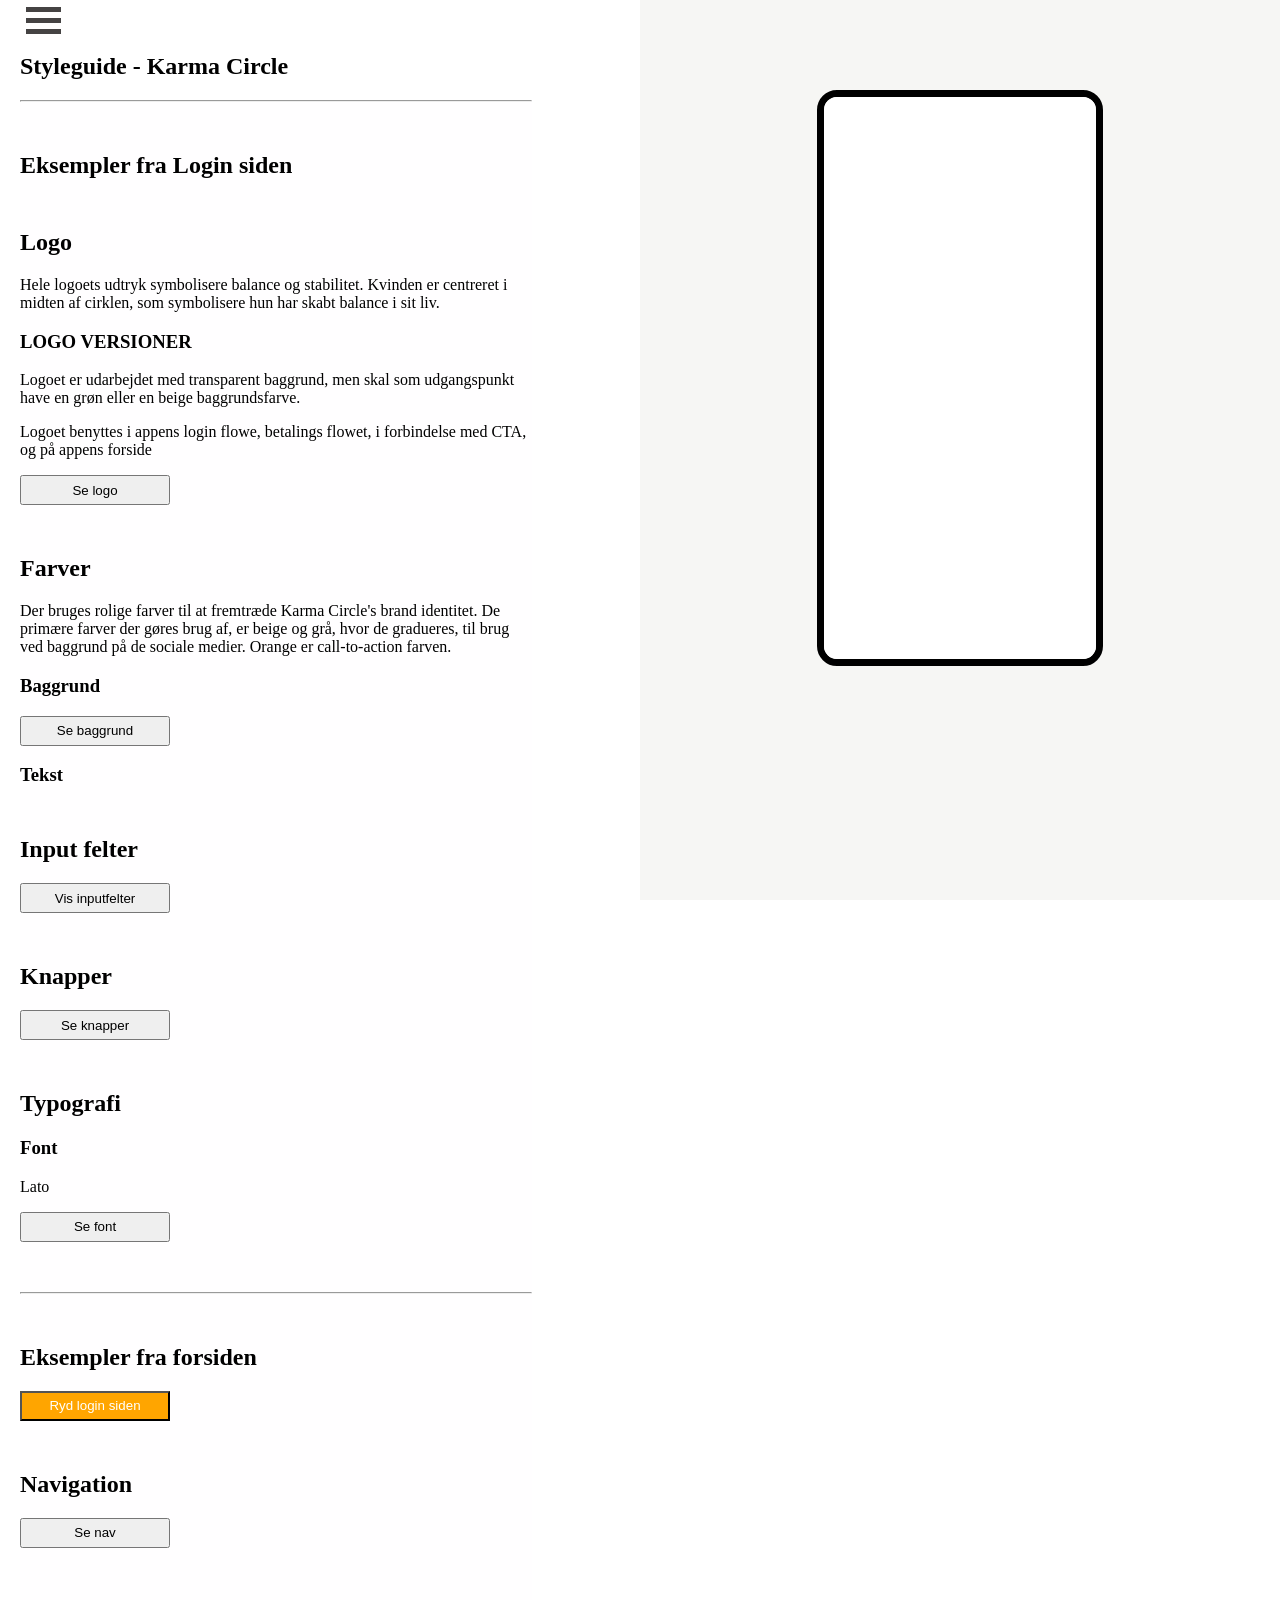
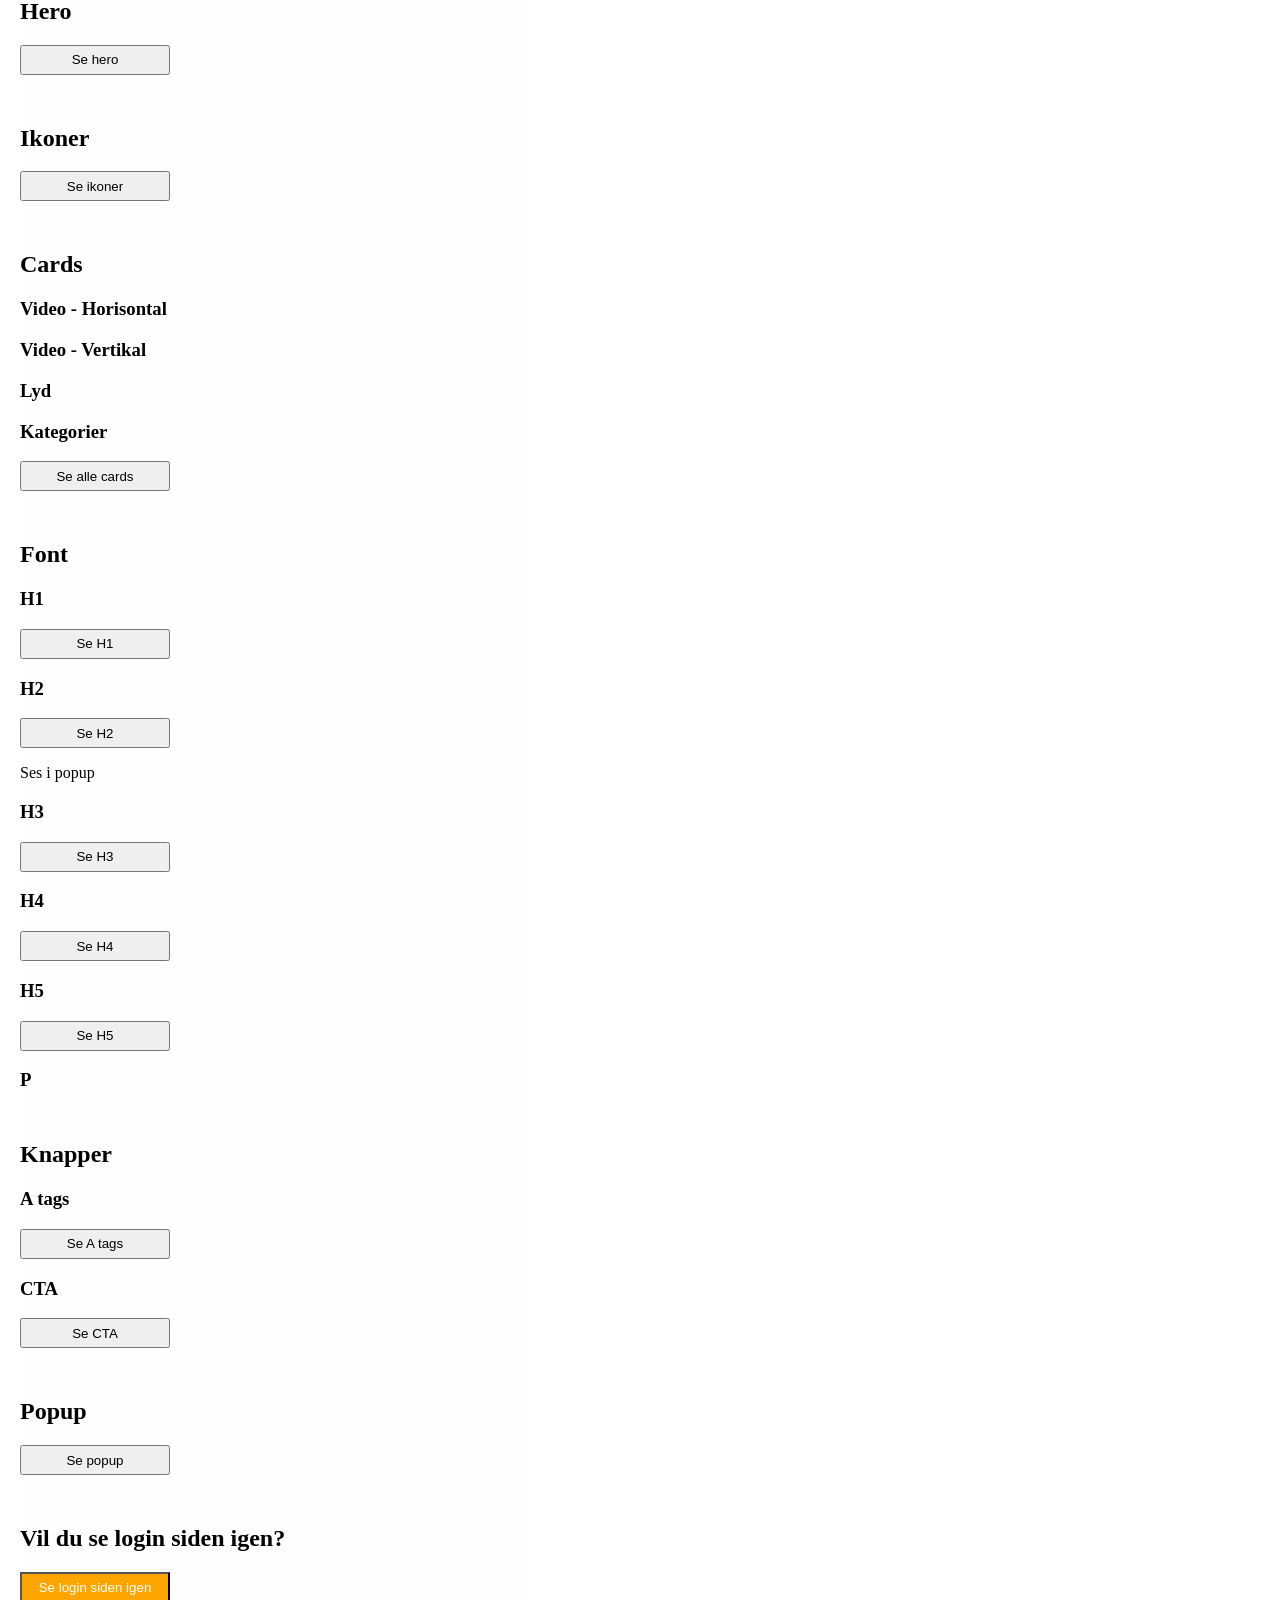
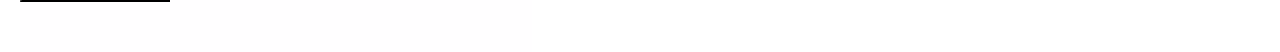
==== commit e65c357a: "tilføjelse af tekst" ====
--- a/index.html
+++ b/index.html
@@ -7,14 +7,21 @@
     <script src="script.js" defer></script>
     <script src="script-tanja.js" defer></script>
     <script src="script-malthe.js" defer> </script>
+    <script src="script-laura.js" defer></script>
     <link rel="preconnect" href="https://fonts.googleapis.com"><link rel="preconnect" href="https://fonts.gstatic.com" crossorigin><link href="https://fonts.googleapis.com/css2?family=Lato:ital@0;1&display=swap" rel="stylesheet">
     <title></title>
   </head>
-  <body>
+  <body onload="testVirker()">
 
     <div class="wrapper">
 
       <section class="section_1">
+
+        <div id="popup_laura">
+        <button id="knapLaura" type="button" name="button" onclick="lukPopup()">X</button>
+        <h1 id="laurah1">Velkommen til Karma Circle's styleguide</h1>
+        <p id="laurap">Her finder du alle elementer til at kode app'en ''Karma Circle''</p>
+        </div>
 
         <div id="nav_styleguide">
 
@@ -49,18 +56,14 @@
 
         <h1 id="nav-2">Logo</h1>
         <p>
-          Karma Circle's logo, består af en ung kvinde, som sidder i en meditationsstilling. Rundt om kvinden er der grene med blade. Disse grene snor sig som cirkler, og symbolisere livets cirkler. Kvinden er klædt i hvidt, for at skabe et roligt udtryk, samt symbolisere hvid renhed og godhed.
           Hele logoets udtryk symbolisere balance og stabilitet. Kvinden er centreret i midten af cirklen, som symbolisere hun har skabt balance i sit liv.
         </p>
 
-        <img src="billeder/logo_login.png" alt="">
-
         <h3>LOGO VERSIONER</h3>
         <p>
-          Logoet er udarbejdet med transparent baggrund, men skal som udgangspunkt have en grøn eller en beige baggrundsfarve som er demonstreret herunder. På Instragram er logoets baggrundsfarve beige, da det skal afspejle inholdet på siden, med dens rolighed.
+          Logoet er udarbejdet med transparent baggrund, men skal som udgangspunkt have en grøn eller en beige baggrundsfarve.
         </p>
-
-        <p>mangler dem fra design manualen</p>
+        <p>Logoet benyttes i appens login flowe, betalings flowet, i forbindelse med CTA, og på appens forside</p>
 
         <button type="button" name="button" onclick="logoLogin()" id="logo_knap">Se logo</button>
 
--- a/style.css
+++ b/style.css
@@ -27,6 +27,44 @@
   cursor: pointer;
 }
 
+/* Laura's popup */
+#popup_laura {
+  border: black 2px solid;
+  border-radius: 15px;
+  border-color: white;
+  padding: 0 10px 20px 10px;
+  position: absolute;
+  top: 10px;
+  left: 10px;
+  display: none;
+  background-color: #95ac8e;
+  width: 300px;
+  z-index: 999;
+}
+
+#knapLaura {
+  float: right;
+  background-color: #95ac8e;
+  border: none;
+  color: white;
+  width: auto;
+  margin-top: 10px;
+  font-weight: bold;
+  font-size: 20px;
+  cursor: pointer;
+}
+
+#laurah1 {
+  color: white;
+  font-size: 25px;
+  text-align: center;
+}
+#laurap {
+  color: white;
+  text-align: center;
+}
+
+
 #nav_styleguide {
   background-color: white;
   width: 40vw;
@@ -35,6 +73,7 @@
 #nav_styleguide h1 {
   margin: 20px 0;
 }
+
 
 /* Tanja: hamburger menu  */
 .hamburger {
@@ -73,11 +112,10 @@
 
 .burger_nav a {
     display: block;
-    width: 100%;
-    max-width: 200px;
+    width: 25vw;
     margin: 0 auto 16px;
     text-align: center;
-    padding: 12px 80px;
+    padding: 12px 0px;
     background-color: #D0C2AE;
     color: #454343;
     text-decoration: none;
@@ -614,6 +652,13 @@
     overflow-y: scroll;
     padding: 0 10px;
   }
+  .burger_nav {
+    width: 50%
+  }
+
+  .burger_nav a {
+    width: 45vw;
+  }
 }
 
 /* Responsiv mobil */
@@ -651,4 +696,19 @@
     overflow-y: scroll;
     padding: 0 10px;
   }
-}
+
+  #popup_laura {
+    width: 90%;
+    padding: 5px;
+    bottom: 10px;
+    height: 20%;
+  }
+
+  .burger_nav {
+    width: 50%
+  }
+
+  .burger_nav a {
+    width: 45vw;
+  }
+}
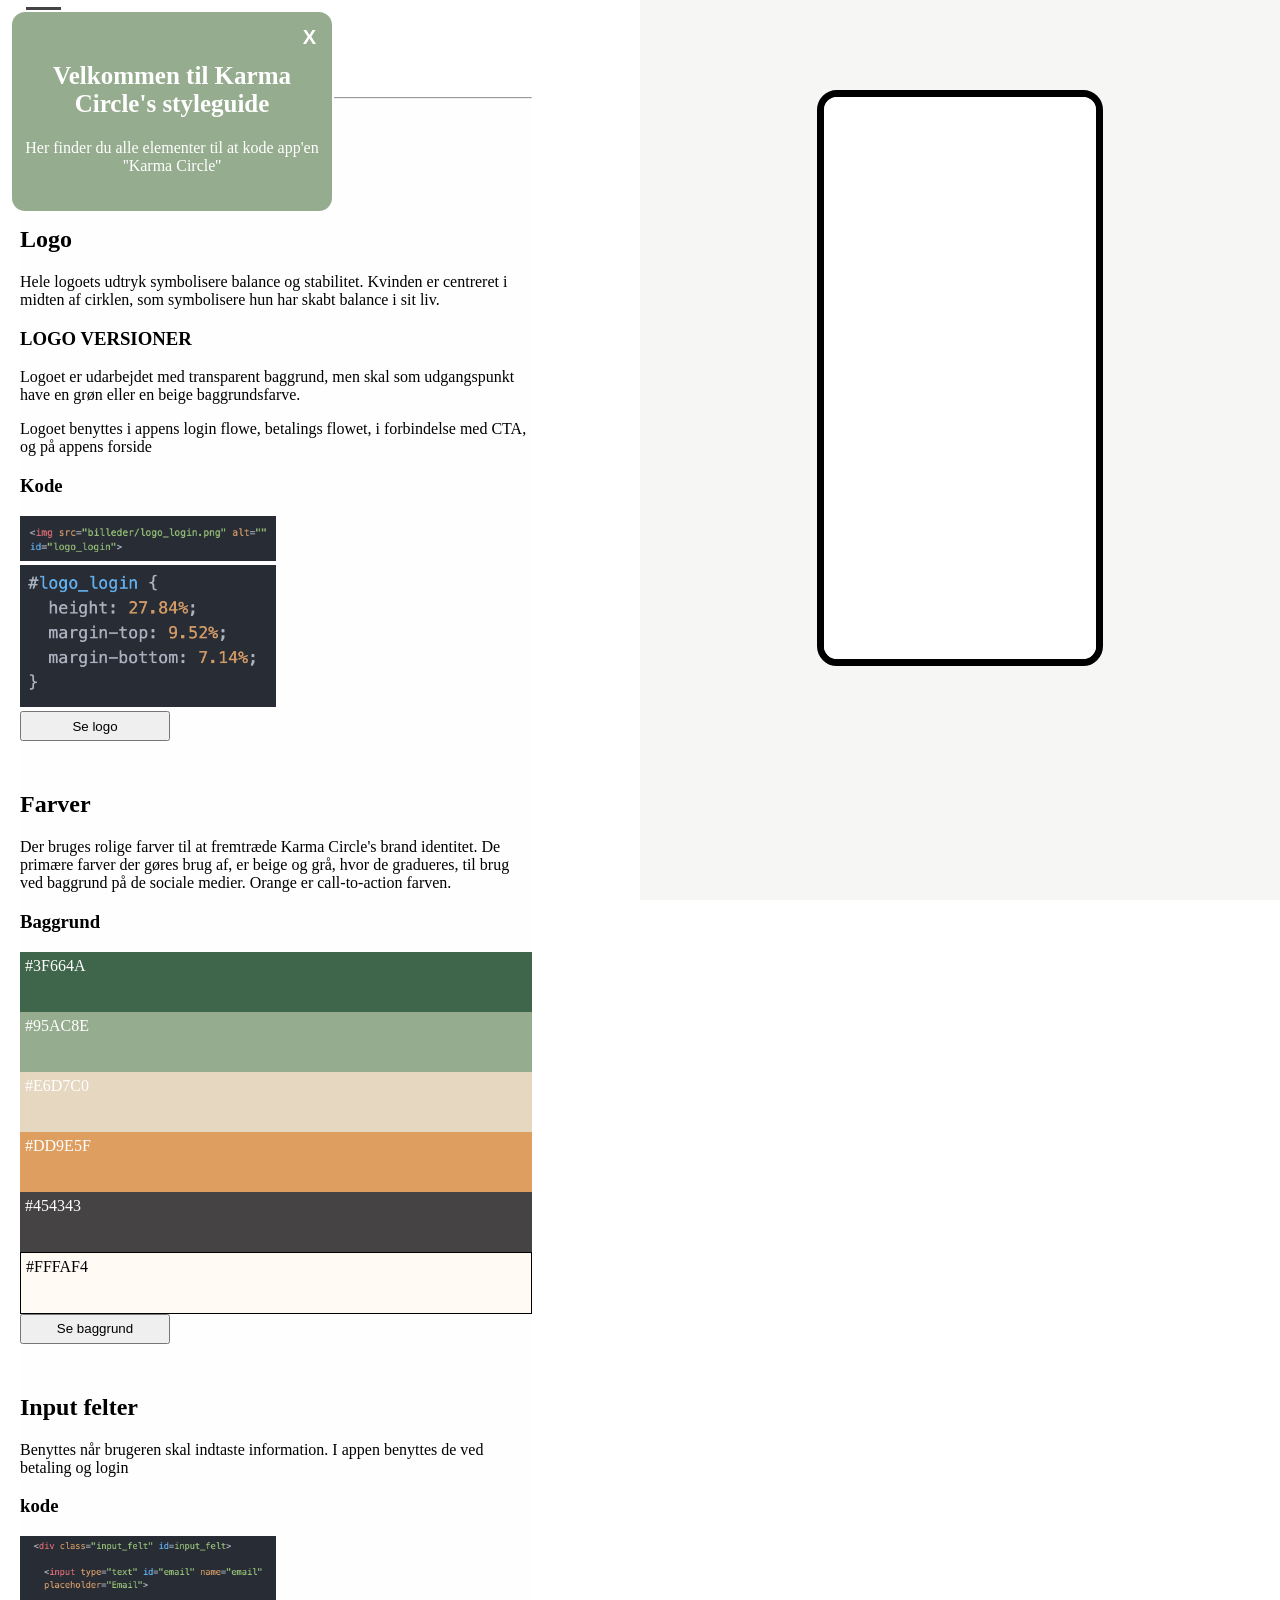
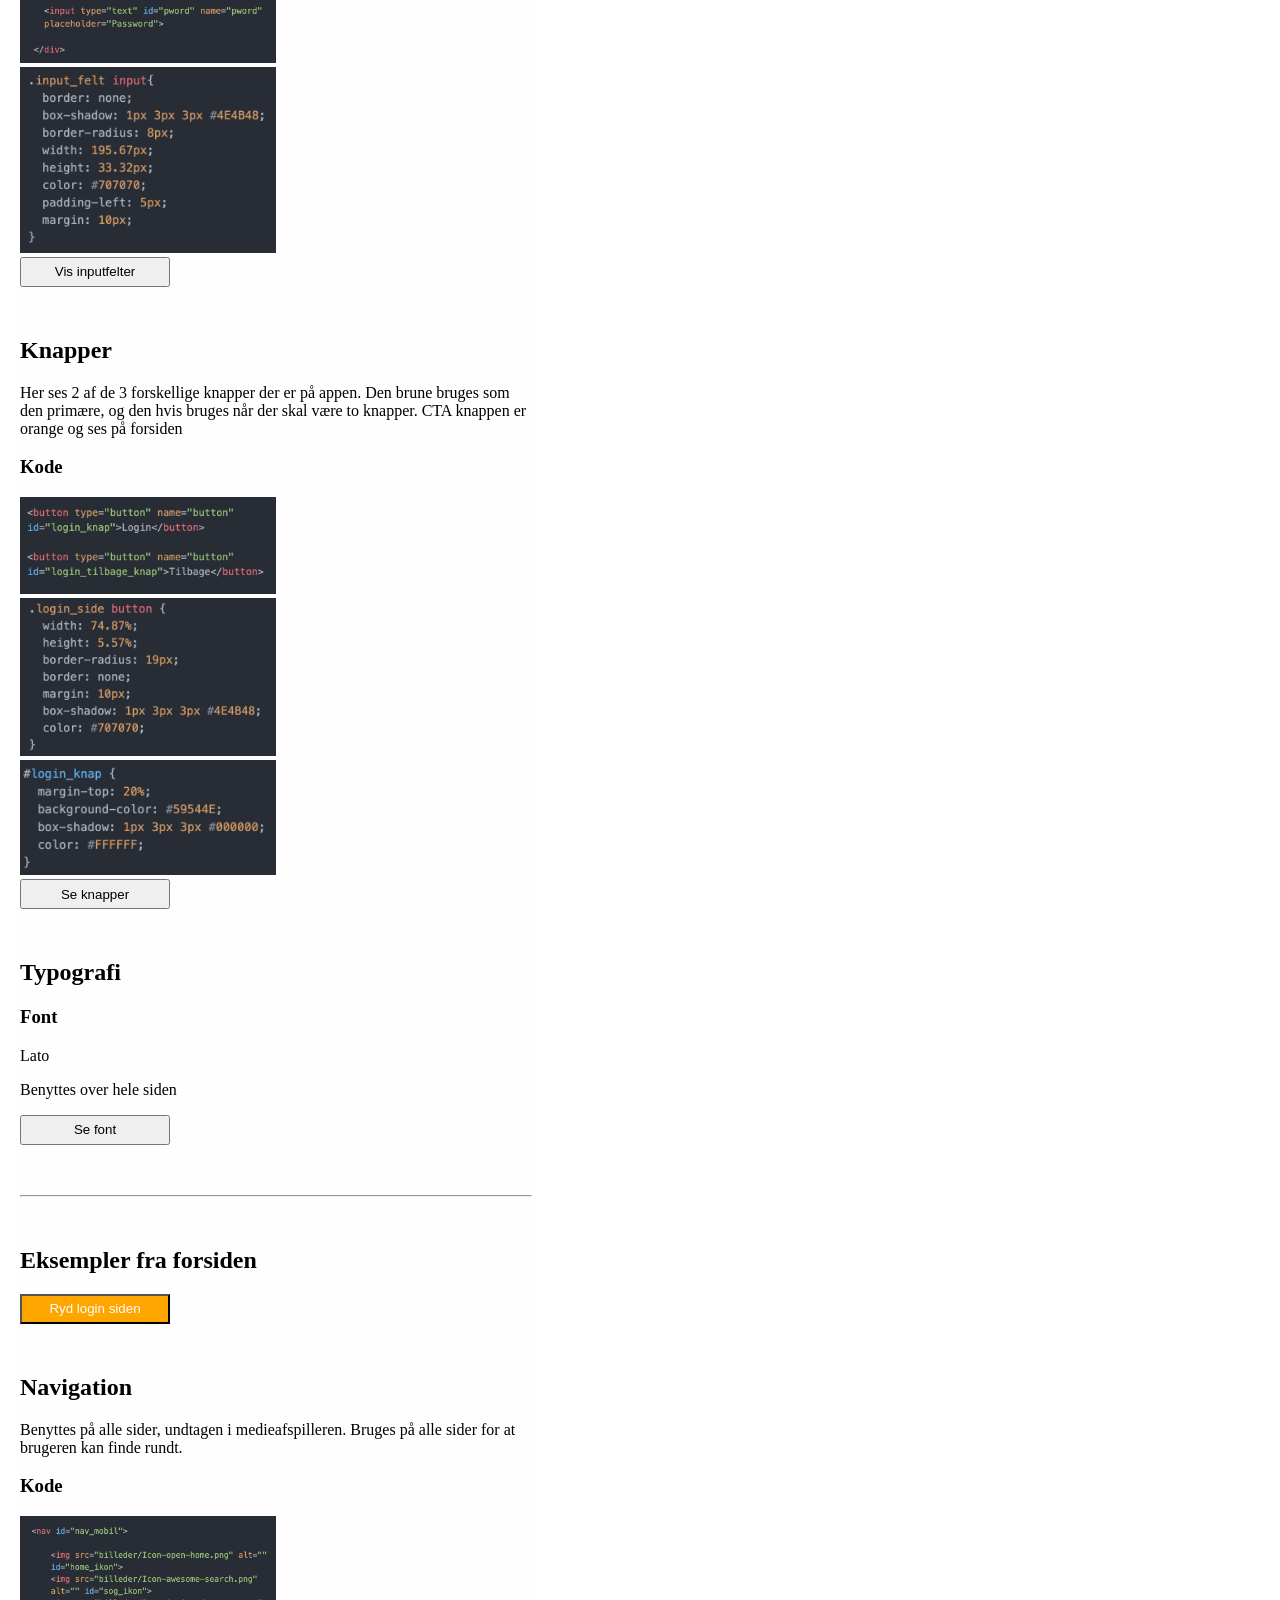
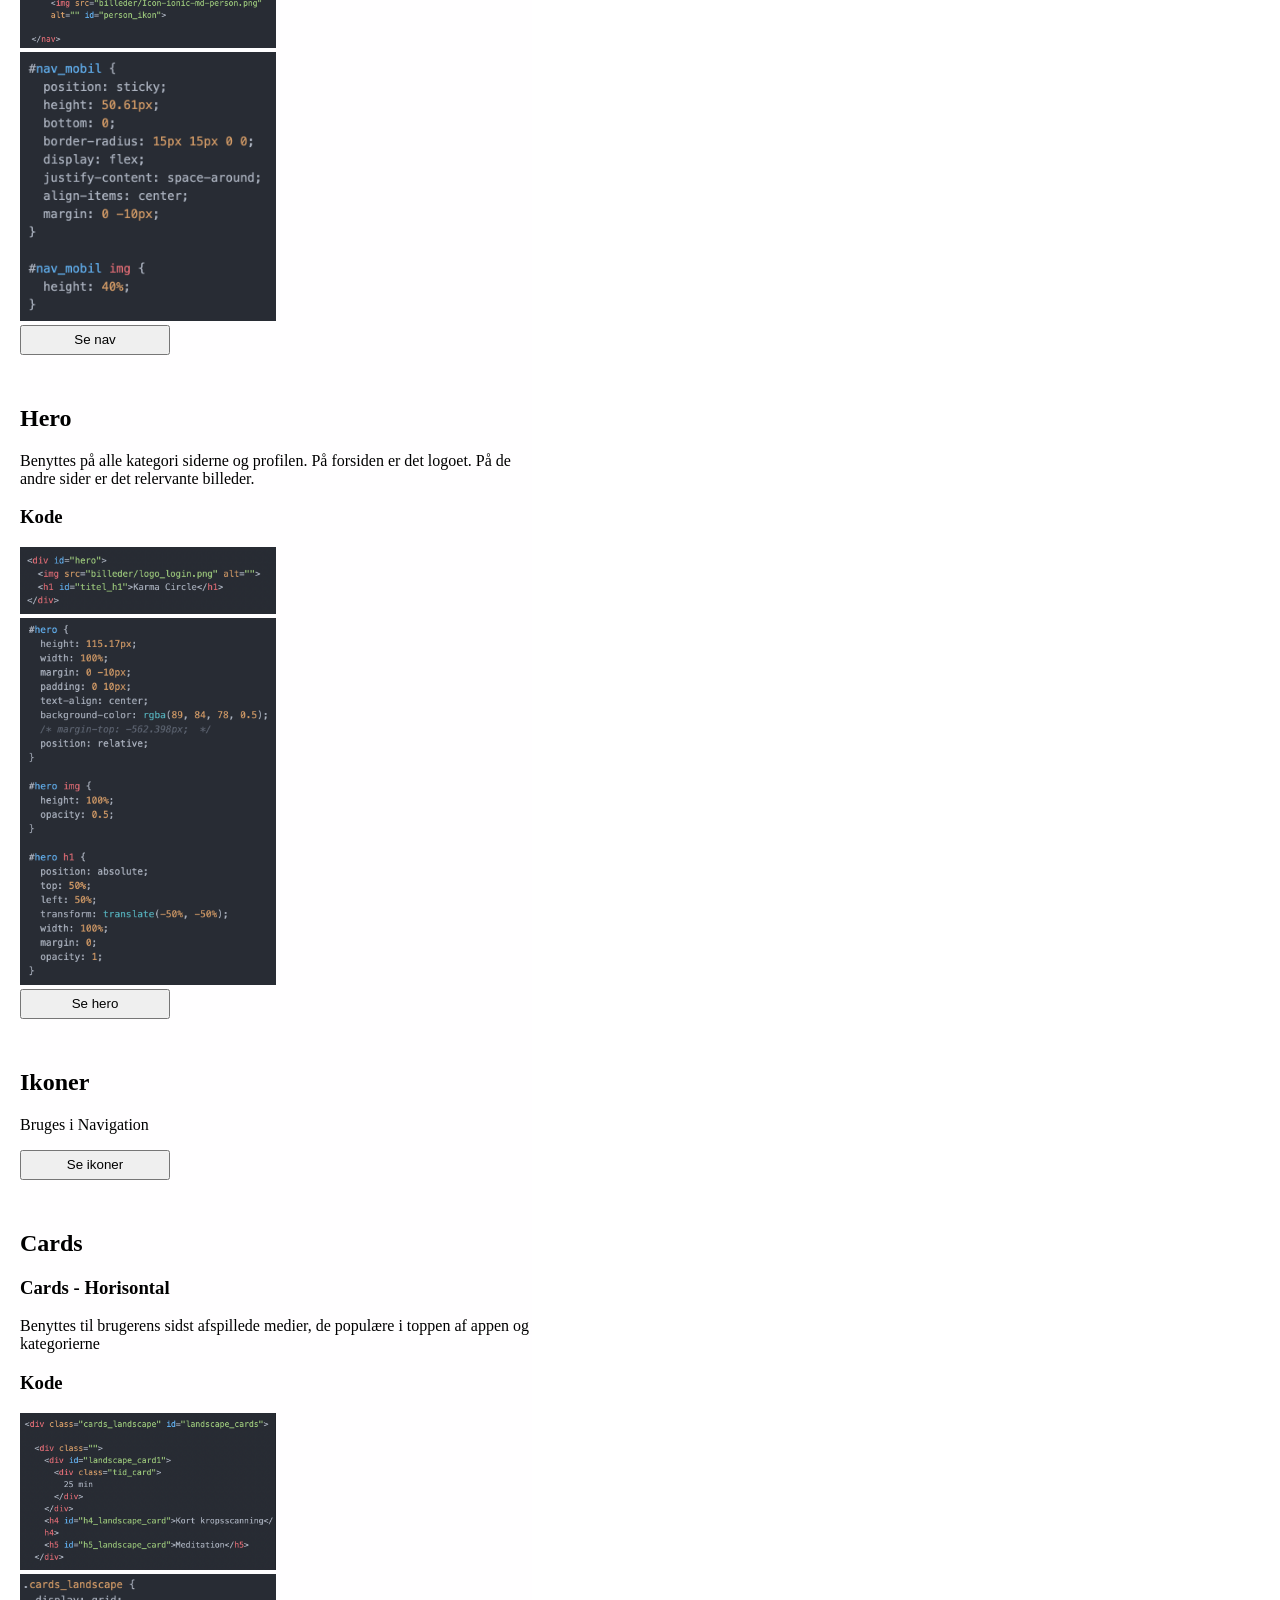
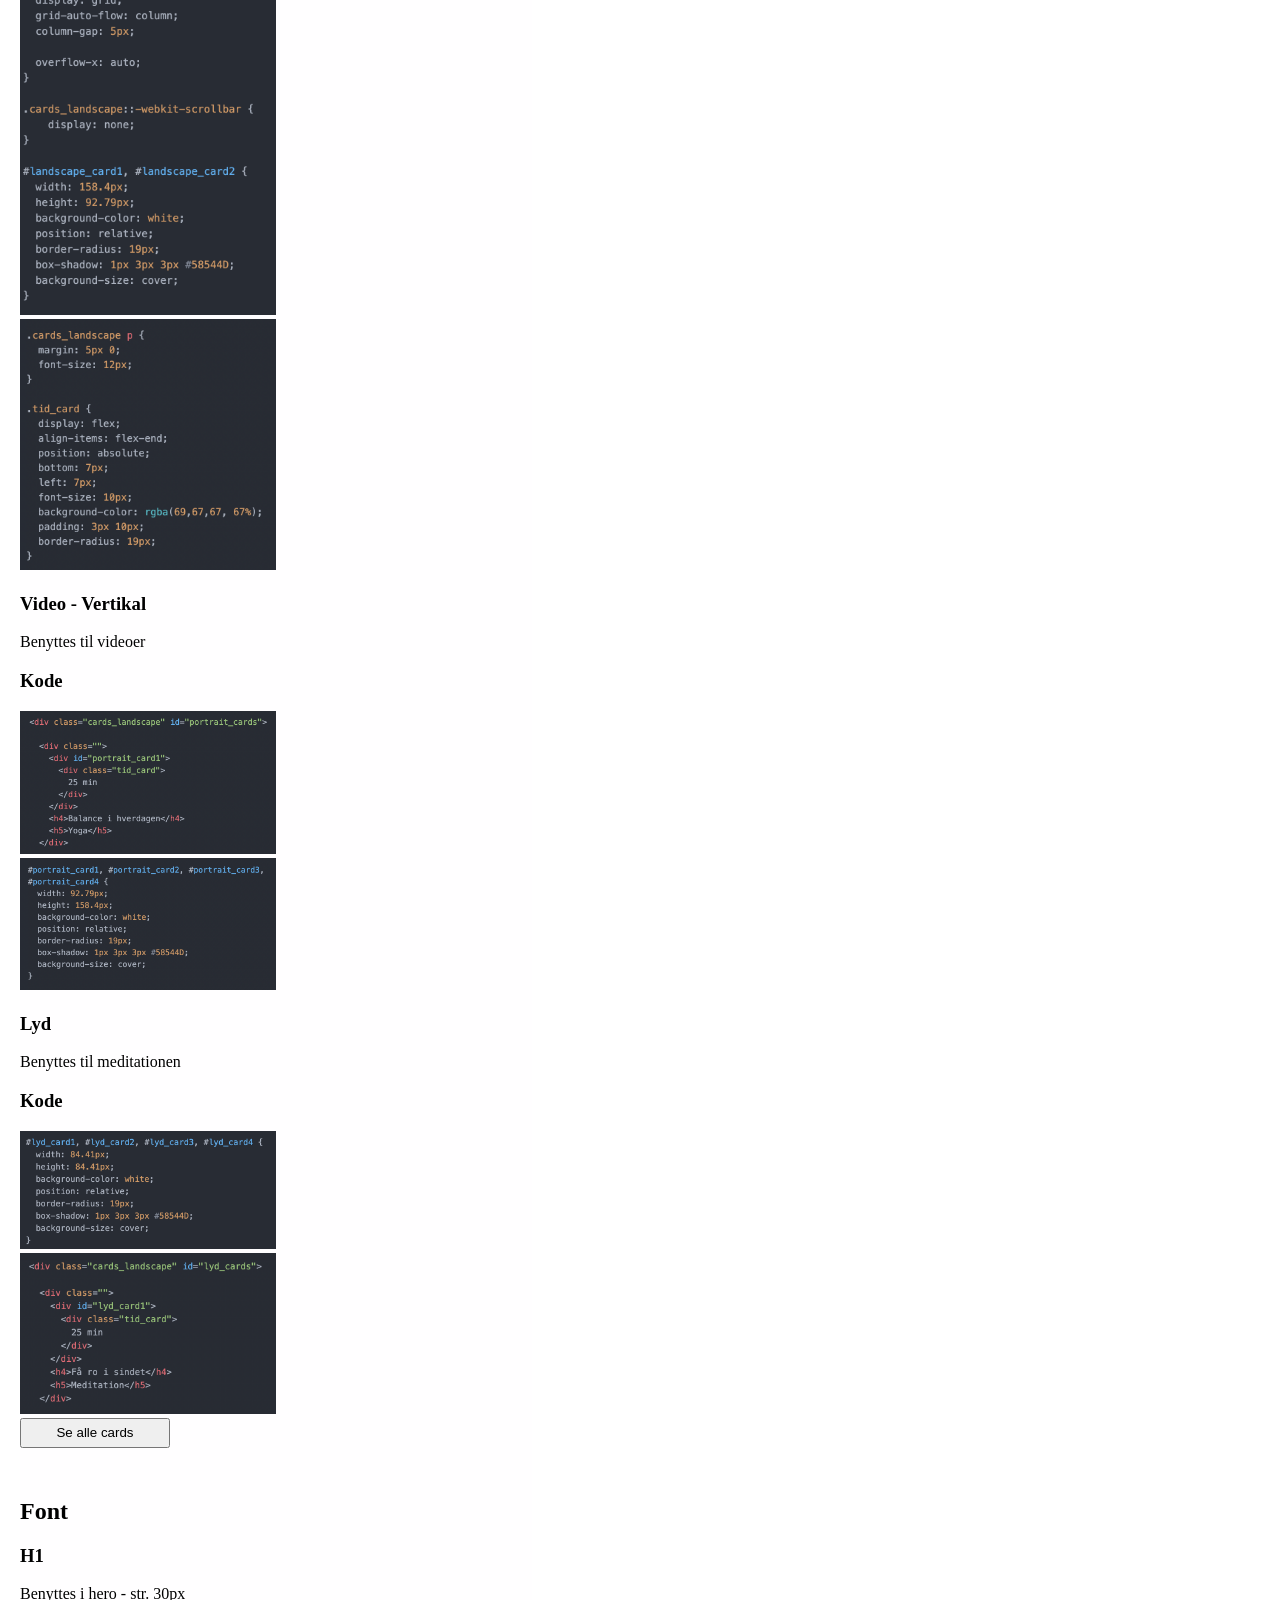
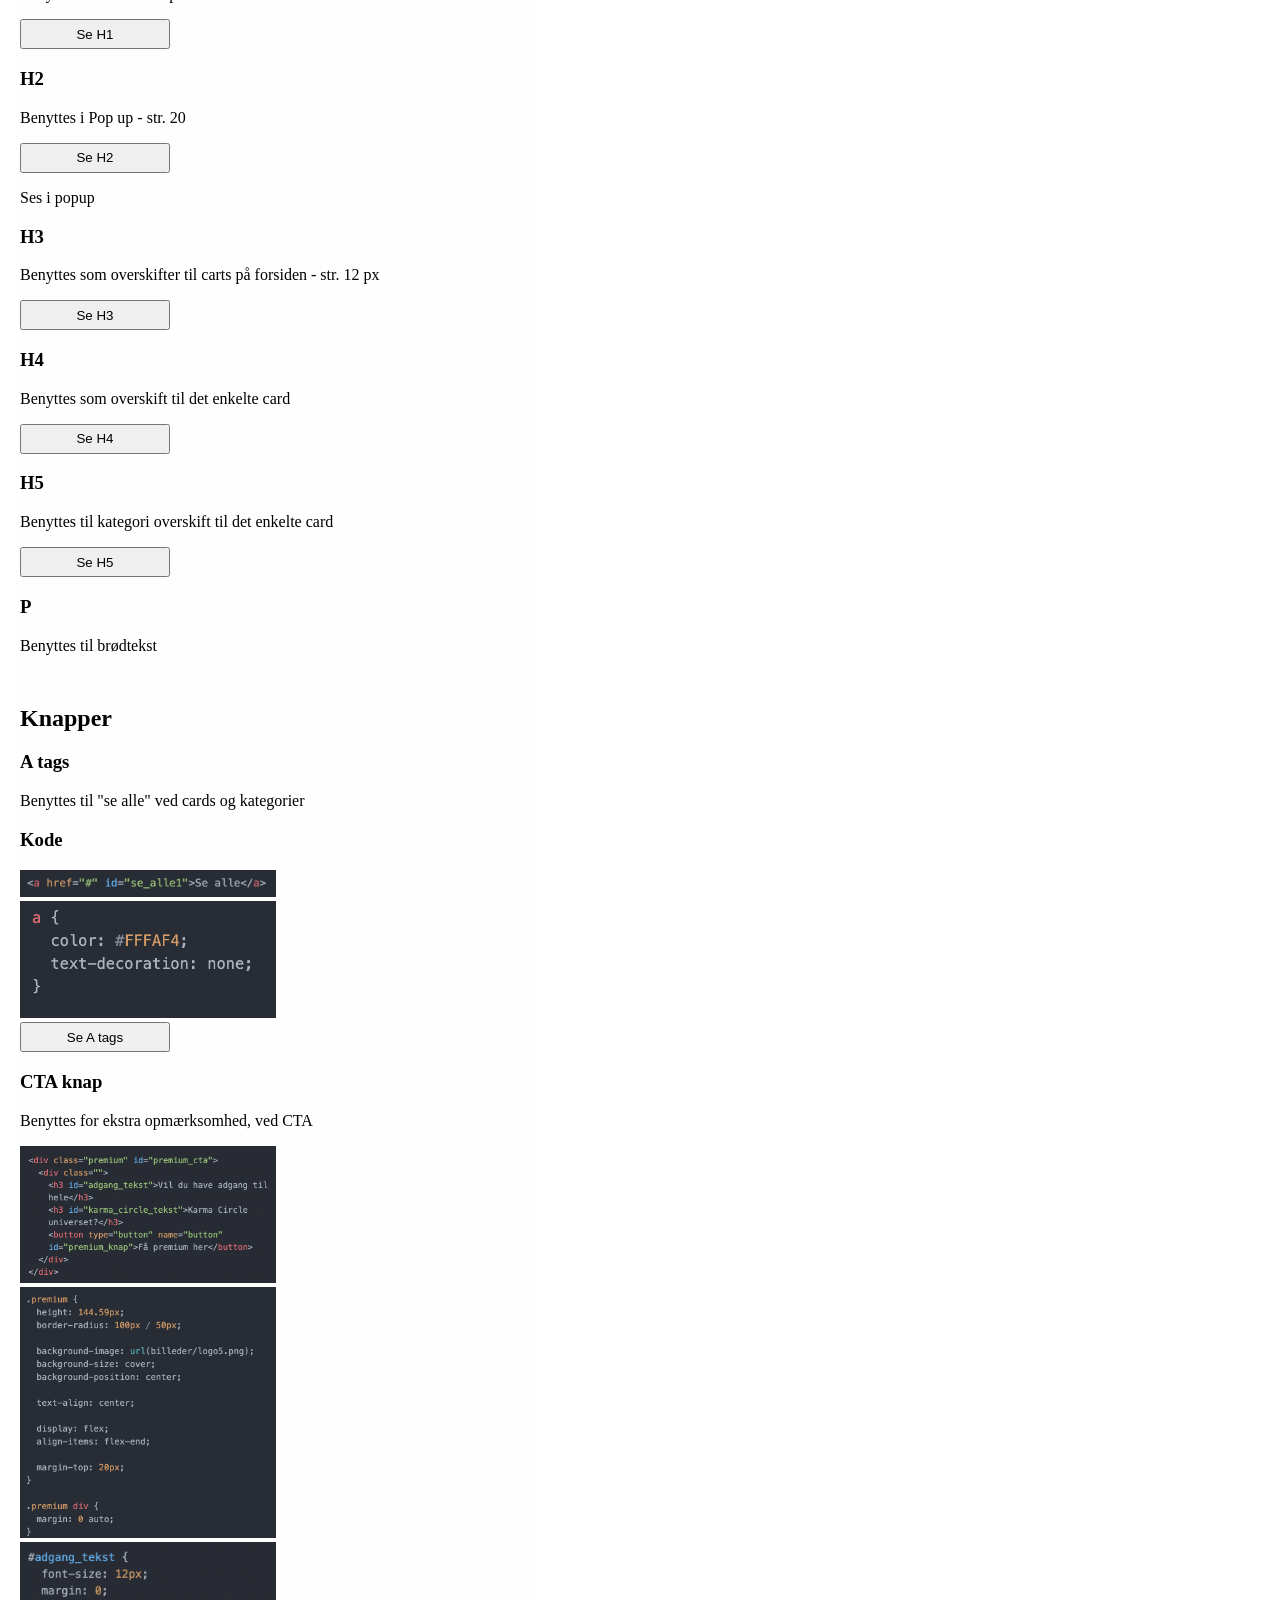
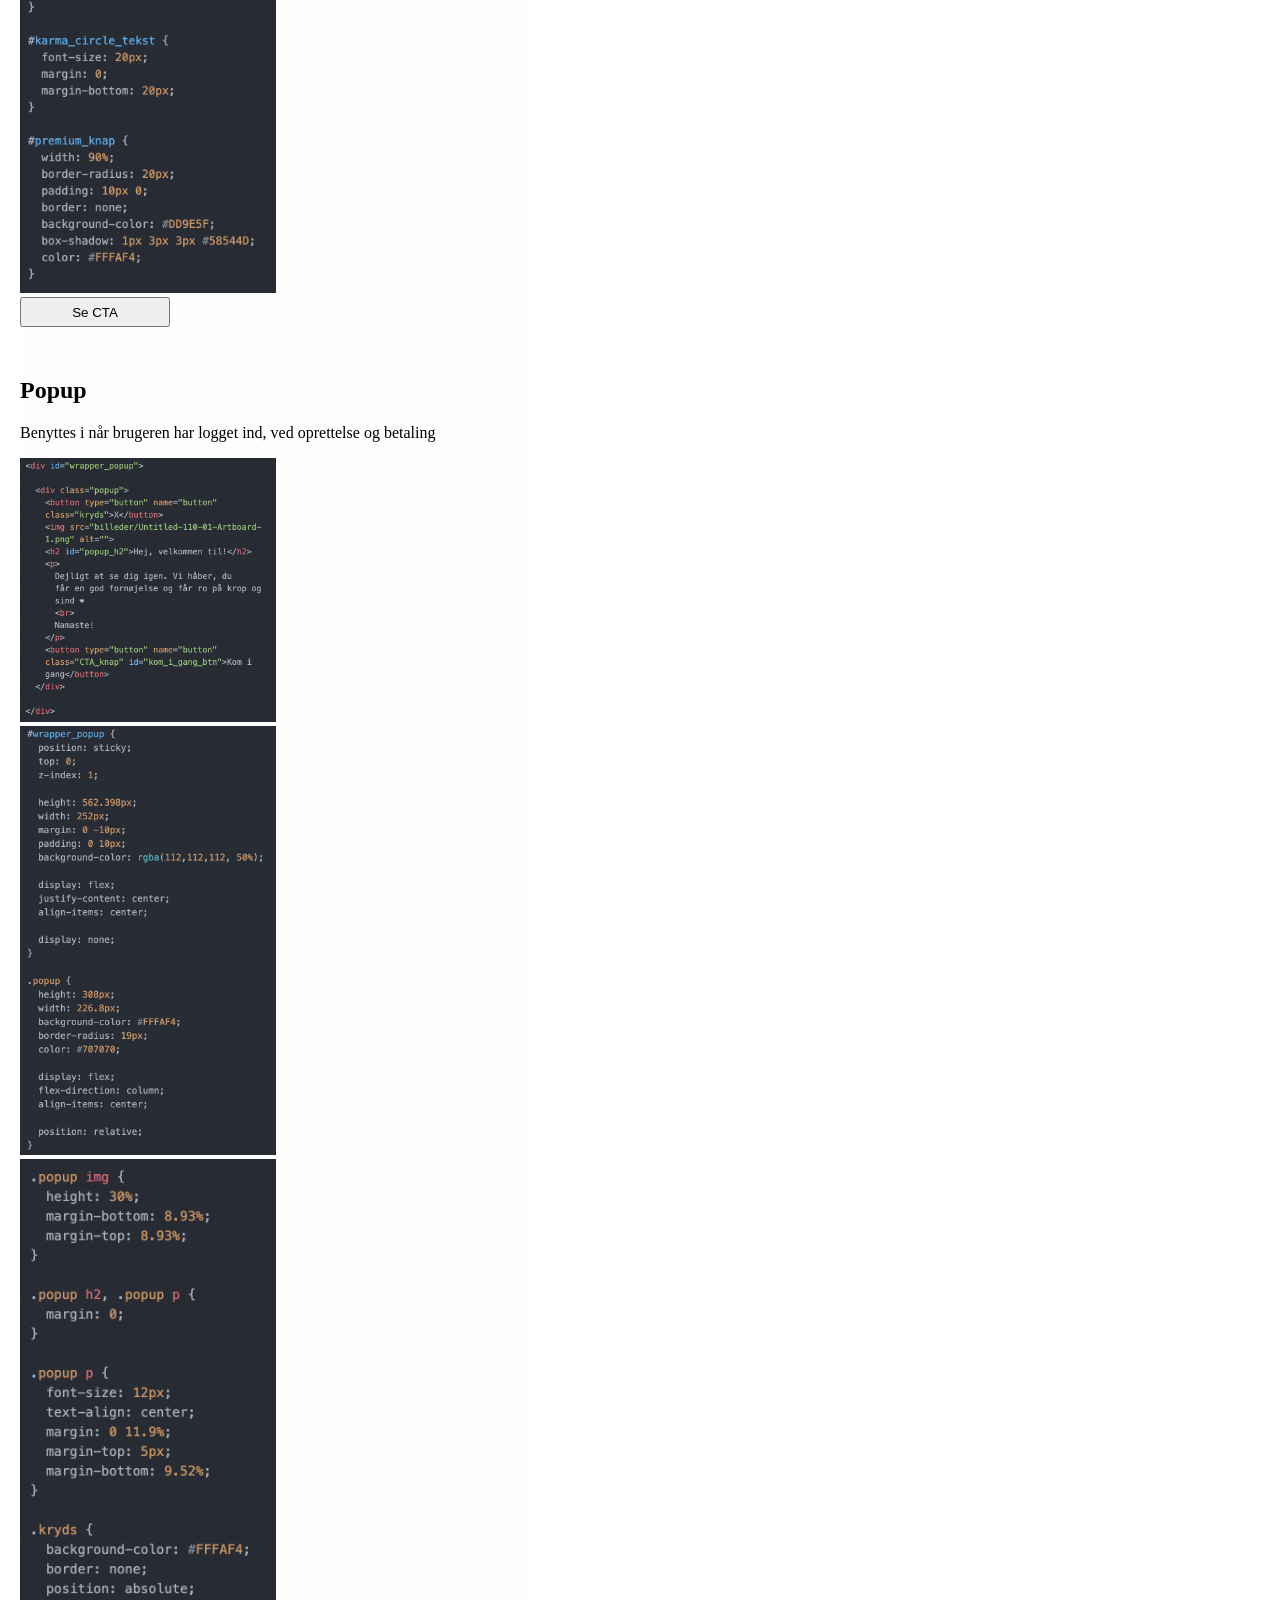
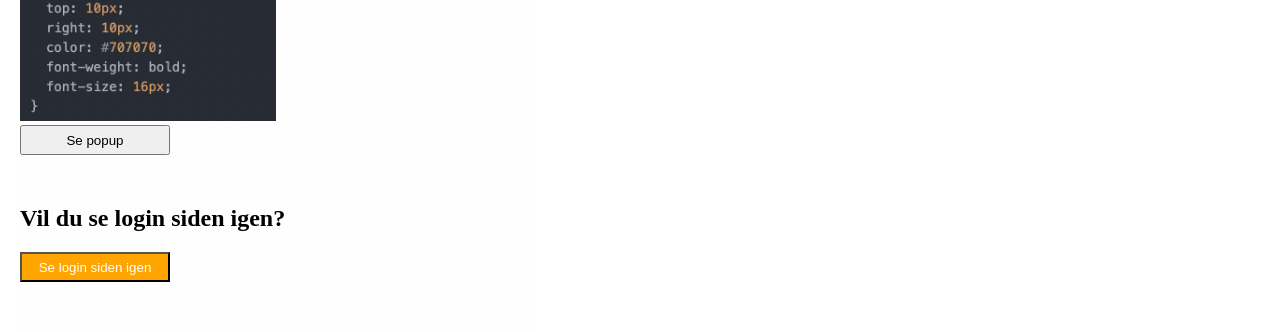
==== commit 83177589: "kode billeder" ====
--- a/index.html
+++ b/index.html
@@ -65,27 +65,61 @@
         </p>
         <p>Logoet benyttes i appens login flowe, betalings flowet, i forbindelse med CTA, og på appens forside</p>
 
+        <h3>Kode</h3>
+        <img src="billeder/logo-html.png" alt="">
+        <img src="billeder/logo-css.png" alt="">
+
+
         <button type="button" name="button" onclick="logoLogin()" id="logo_knap">Se logo</button>
 
         <h1 id="nav-3">Farver</h1>
         <p>Der bruges rolige farver til at fremtræde Karma Circle's brand identitet. De primære farver der gøres brug af, er beige og grå, hvor de gradueres, til brug ved baggrund på de sociale medier. Orange er call-to-action farven.</p>
         <h3>Baggrund</h3>
+        <div class="farve1">
+          #3F664A
+        </div>
+        <div class="farve2">
+          #95AC8E
+        </div>
+        <div class="farve3">
+          #E6D7C0
+        </div>
+        <div class="farve4">
+          #DD9E5F
+        </div>
+        <div class="farve5">
+          #454343
+        </div>
+        <div class="farve6">
+          #FFFAF4
+        </div>
         <button type="button" name="button" onclick="functionName3()">Se baggrund</button>
-        <h3>Tekst</h3>
+
 
 
 
 
         <h1 id="nav-4">Input felter</h1>
+        <p>Benyttes når brugeren skal indtaste information. I appen benyttes de ved betaling og login</p>
+        <h3>kode</h3>
+        <img src="billeder/input-html.png" alt="">
+        <img src="billeder/input-css.png" alt="">
           <button id="knapInput" onclick="showInput()" type="button" name="button">Vis inputfelter</button>
 
 
+
         <h1 id="nav-5">Knapper</h1>
+        <p>Her ses 2 af de 3 forskellige knapper der er på appen. Den brune bruges som den primære, og den hvis bruges når der skal være to knapper. CTA knappen er orange og ses på forsiden</p>
+        <h3>Kode</h3>
+        <img src="billeder/knap-html.png" alt="">
+        <img src="billeder/knap1-css.png" alt="">
+        <img src="billeder/knap2-css.png" alt="">
         <button type="button" name="button" onclick="functionName5()">Se knapper</button>
 
         <h1 id="nav-6">Typografi</h1>
         <h3>Font</h3>
         <p>Lato</p>
+        <p>Benyttes over hele siden</p>
         <button type="button" name="button" onclick="functionName6()">Se font</button>
         <h1></h1>
         <hr>
@@ -94,42 +128,81 @@
         <button type="button" name="button" onclick="functionName7()" id="ryd_login_siden">Ryd login siden</button>
 
         <h1 id="nav-8">Navigation</h1>
+        <p>Benyttes på alle sider, undtagen i medieafspilleren. Bruges på alle sider for at brugeren kan finde rundt. </p>
+        <h3>Kode</h3>
+        <img src="billeder/nav-html.png" alt="">
+        <img src="billeder/nav-css.png" alt="">
         <button type="button" name="button" onclick="functionName8()">Se nav</button>
 
         <h1 id="nav-9">Hero</h1>
+        <p>Benyttes på alle kategori siderne og profilen. På forsiden er det logoet. På de andre sider er det relervante billeder.</p>
+        <h3>Kode</h3>
+        <img src="billeder/hero-html.png" alt="">
+        <img src="billeder/hero-css.png" alt="">
         <button type="button" name="button" onclick="functionName9()">Se hero</button>
 
         <h1 id="nav-10">Ikoner</h1>
+        <p>Bruges i Navigation</p>
         <button type="button" name="button" onclick="navIkoner()">Se ikoner</button>
 
         <h1 id="nav-11">Cards</h1>
-        <h3>Video - Horisontal</h3>
+        <h3>Cards - Horisontal</h3>
+        <p>Benyttes til brugerens sidst afspillede medier, de populære i toppen af appen og kategorierne</p>
+        <h3>Kode</h3>
+        <img src="billeder/cards-h-html.png" alt="">
+        <img src="billeder/cards-h-css.png" alt="">
+        <img src="billeder/cards-h-css2.png" alt="">
         <h3>Video - Vertikal</h3>
+        <p>Benyttes til videoer</p>
+        <h3>Kode</h3>
+        <img src="billeder/cards-p-html.png" alt="">
+        <img src="billeder/cards-p-css.png" alt="">
         <h3>Lyd</h3>
-        <h3>Kategorier</h3>
+        <p>Benyttes til meditationen</p>
+        <h3>Kode</h3>
+        <img src="billeder/cards-lyd-html.png" alt="">
+        <img src="billeder/cards-lyd-css.png" alt="">
         <button type="button" name="button" onclick="functionName10()">Se alle cards</button>
 
         <h1 id="nav-12">Font</h1>
         <h3>H1</h3>
+        <p>Benyttes i hero - str. 30px</p>
           <button type="button" name="button" onclick="hEt()">Se H1</button>
         <h3>H2</h3>
+        <p>Benyttes i Pop up - str. 20</p>
         <button type="button" name="button" onclick="hTo()">Se H2</button>
         <p>Ses i popup</p>
         <h3>H3</h3>
+        <p>Benyttes som overskifter til carts på forsiden - str. 12 px</p>
           <button type="button" name="button" onclick="hTre()" id="knap_h3">Se H3</button>
         <h3>H4</h3>
+        <p>Benyttes som overskift til det enkelte card</p>
           <button type="button" name="button" onclick="hFire()">Se H4</button>
         <h3>H5</h3>
+        <p>Benyttes til kategori overskift til det enkelte card</p>
           <button type="button" name="button" onclick="hFem()">Se H5</button>
         <h3>P</h3>
+        <p>Benyttes til brødtekst</p>
 
         <h1 id="knapper">Knapper</h1>
         <h3>A tags</h3>
+        <p>Benyttes til "se alle" ved cards og kategorier</p>
+        <h3>Kode</h3>
+        <img src="billeder/atag-html.png" alt="">
+        <img src="billeder/atag-css.png" alt="">
         <button type="button" name="button" onclick="functionName15()">Se A tags</button>
-        <h3>CTA</h3>
+        <h3>CTA knap</h3>
+        <p>Benyttes for ekstra opmærksomhed, ved CTA</p>
+        <img src="billeder/cta-html.png" alt="">
+        <img src="billeder/cta-css.png" alt="">
+        <img src="billeder/cta2-css.png" alt="">
         <button type="button" name="button" onclick="functionName11()">Se CTA</button>
 
         <h1 id="nav-13">Popup</h1>
+        <p>Benyttes i når brugeren har logget ind, ved oprettelse og betaling</p>
+        <img src="billeder/popup-html.png" alt="">
+        <img src="billeder/popup-css.png" alt="">
+        <img src="billeder/popup2-css.png" alt="">
           <button type="button" name="button" id="popup_knap" onclick="myPopup()">Se popup</button>
 
         <h1>Vil du se login siden igen?</h1>
@@ -150,13 +223,14 @@
             <img src="billeder/pil.png" alt="" id="login_tilbage_pil">
 
             <!-- Logo -->
+
+
             <img src="billeder/logo_login.png" alt="" id="logo_login">
 
             <!-- login input felter -->
 
             <div class="input_felt" id=input_felt>
 
-
               <input type="text" id="email" name="email" placeholder="Email">
 
               <input type="text" id="pword" name="pword" placeholder="Password">
@@ -166,6 +240,7 @@
             <!-- login og tilbage knap -->
 
             <button type="button" name="button" id="login_knap">Login</button>
+
             <button type="button" name="button" id="login_tilbage_knap">Tilbage</button>
 
           </div>
@@ -230,7 +305,9 @@
           <!-- Portrait - video -->
           <div class="overskrift_cards">
             <h3 id="yoga_h3">Yoga</h3>
+
             <a href="#" id="se_alle1">Se alle</a>
+
           </div>
 
           <div class="cards_landscape" id="portrait_cards">
--- a/style.css
+++ b/style.css
@@ -25,6 +25,48 @@
   width: 150px;
   height: 30px;
   cursor: pointer;
+  display: block;
+}
+
+/* kode billeder */
+
+.section_1 img {
+  width: 50%;
+}
+
+/* farver */
+
+.farve1, .farve2, .farve3, .farve4, .farve5, .farve6 {
+  width: auto;
+  height: 50px;
+  padding: 5px;
+  color: white;
+}
+
+.farve1 {
+  background-color: #3F664A;
+}
+
+.farve2 {
+  background-color: #95AC8E;
+}
+
+.farve3 {
+  background-color: #E6D7C0;
+}
+
+.farve4 {
+  background-color: #DD9E5F;
+}
+
+.farve5 {
+  background-color: #454343;
+}
+
+.farve6 {
+  background-color: #FFFAF4;
+  border: 1px solid black;
+  color: black;
 }
 
 /* Laura's popup */
@@ -544,7 +586,6 @@
 }
 
 .input_felt input{
-
   border: none;
   box-shadow: 1px 3px 3px #4E4B48;
   border-radius: 8px;
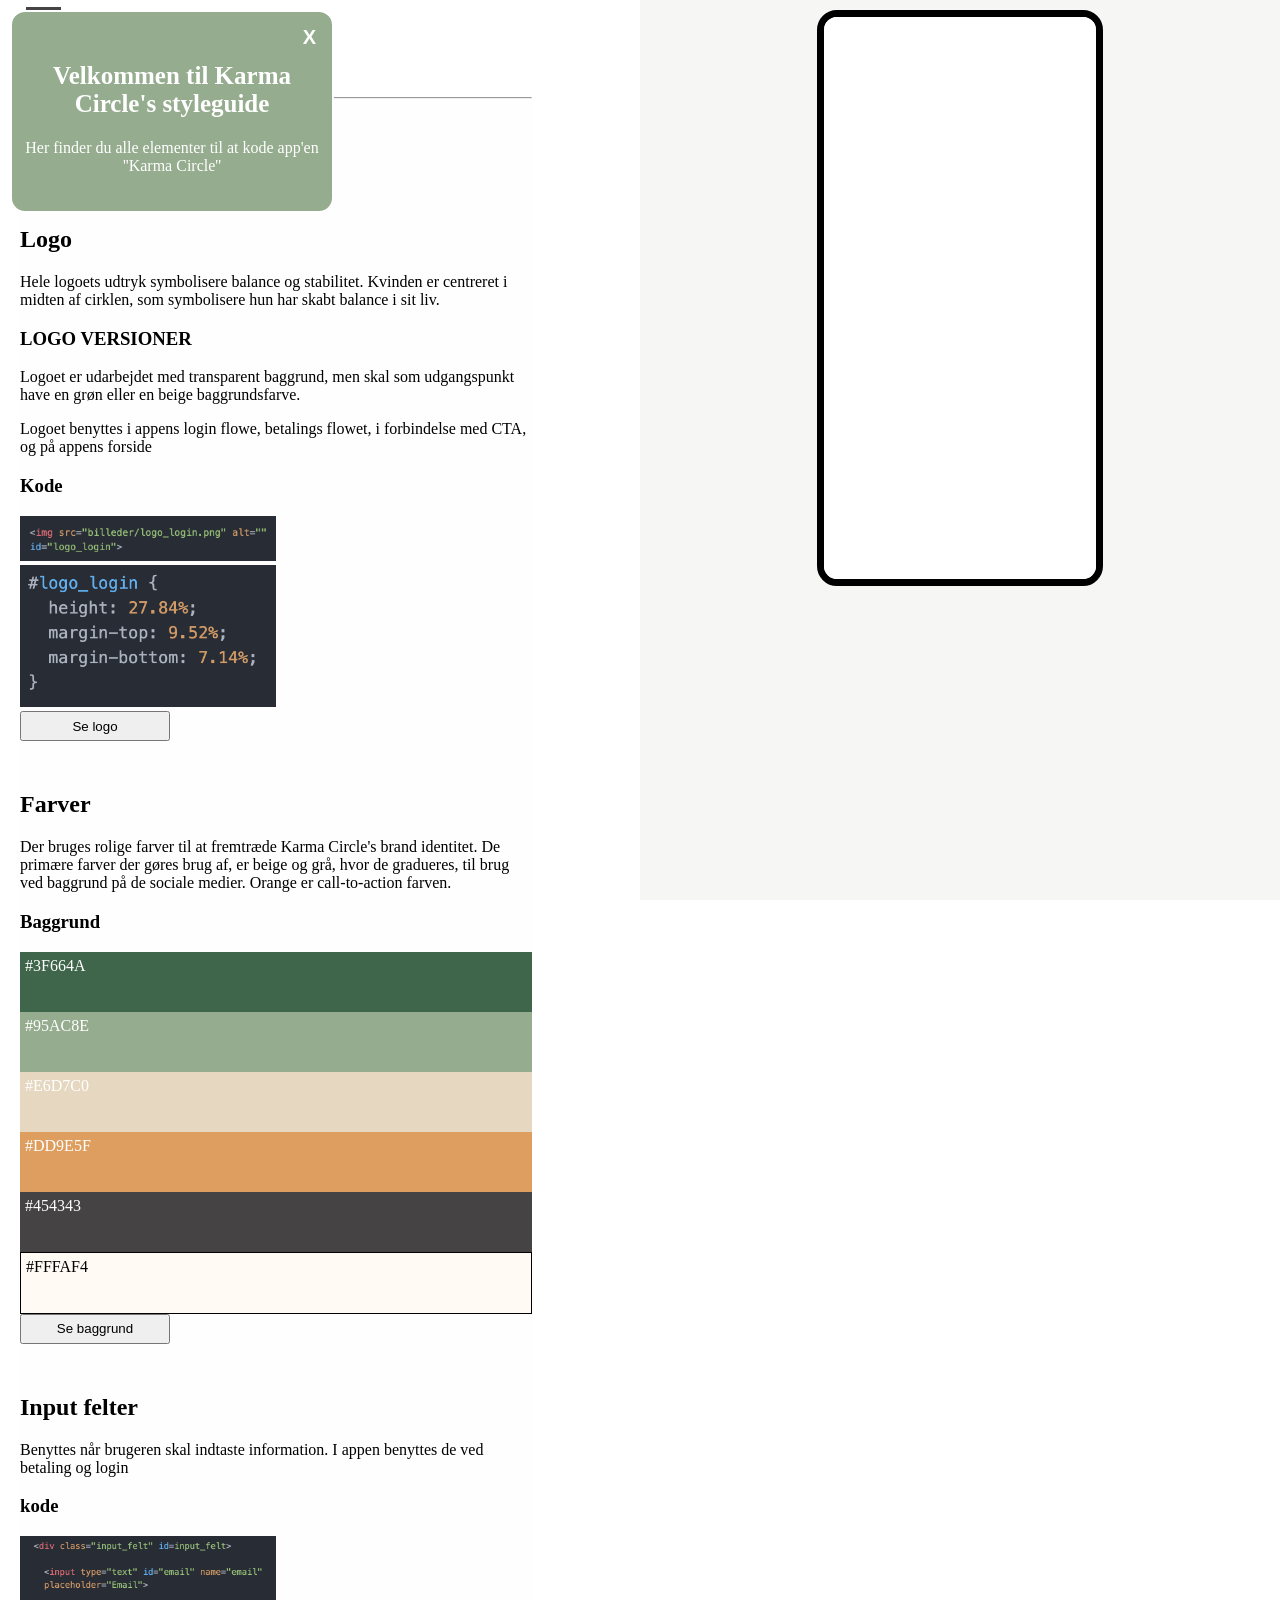
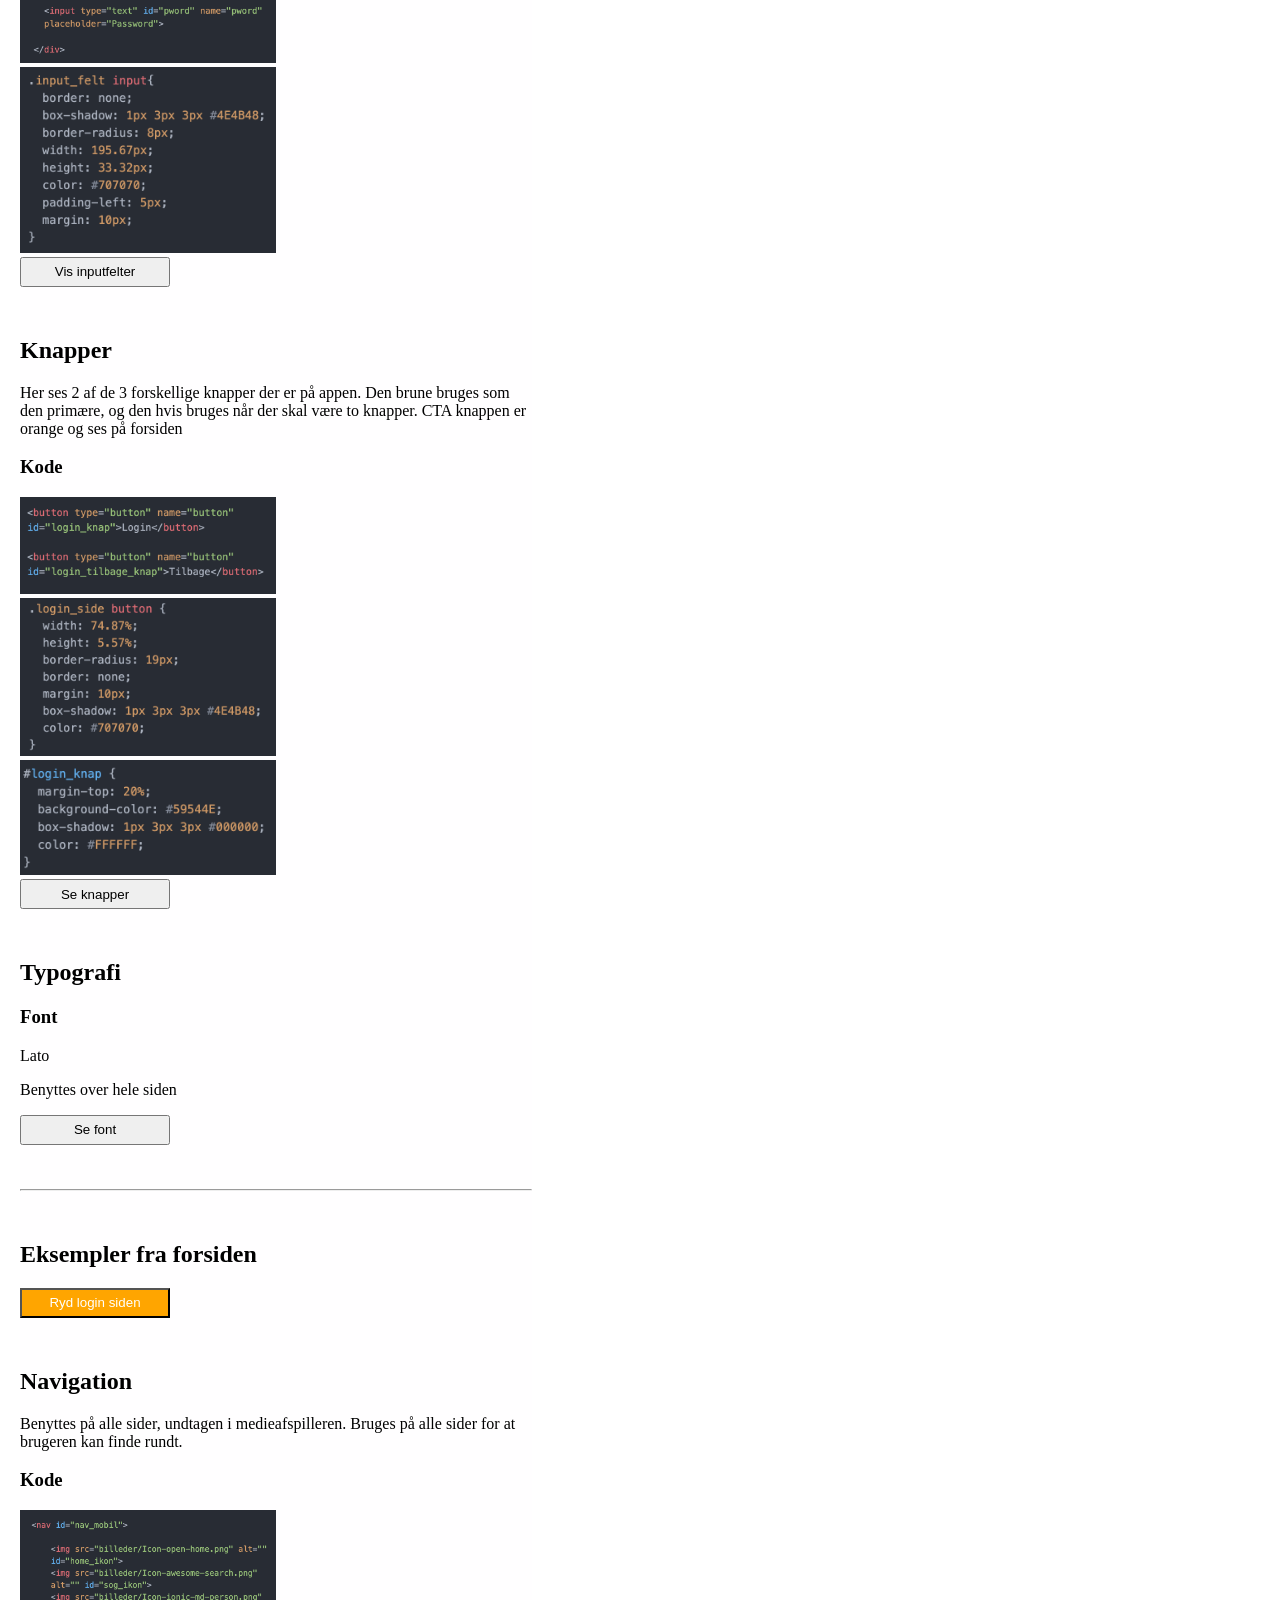
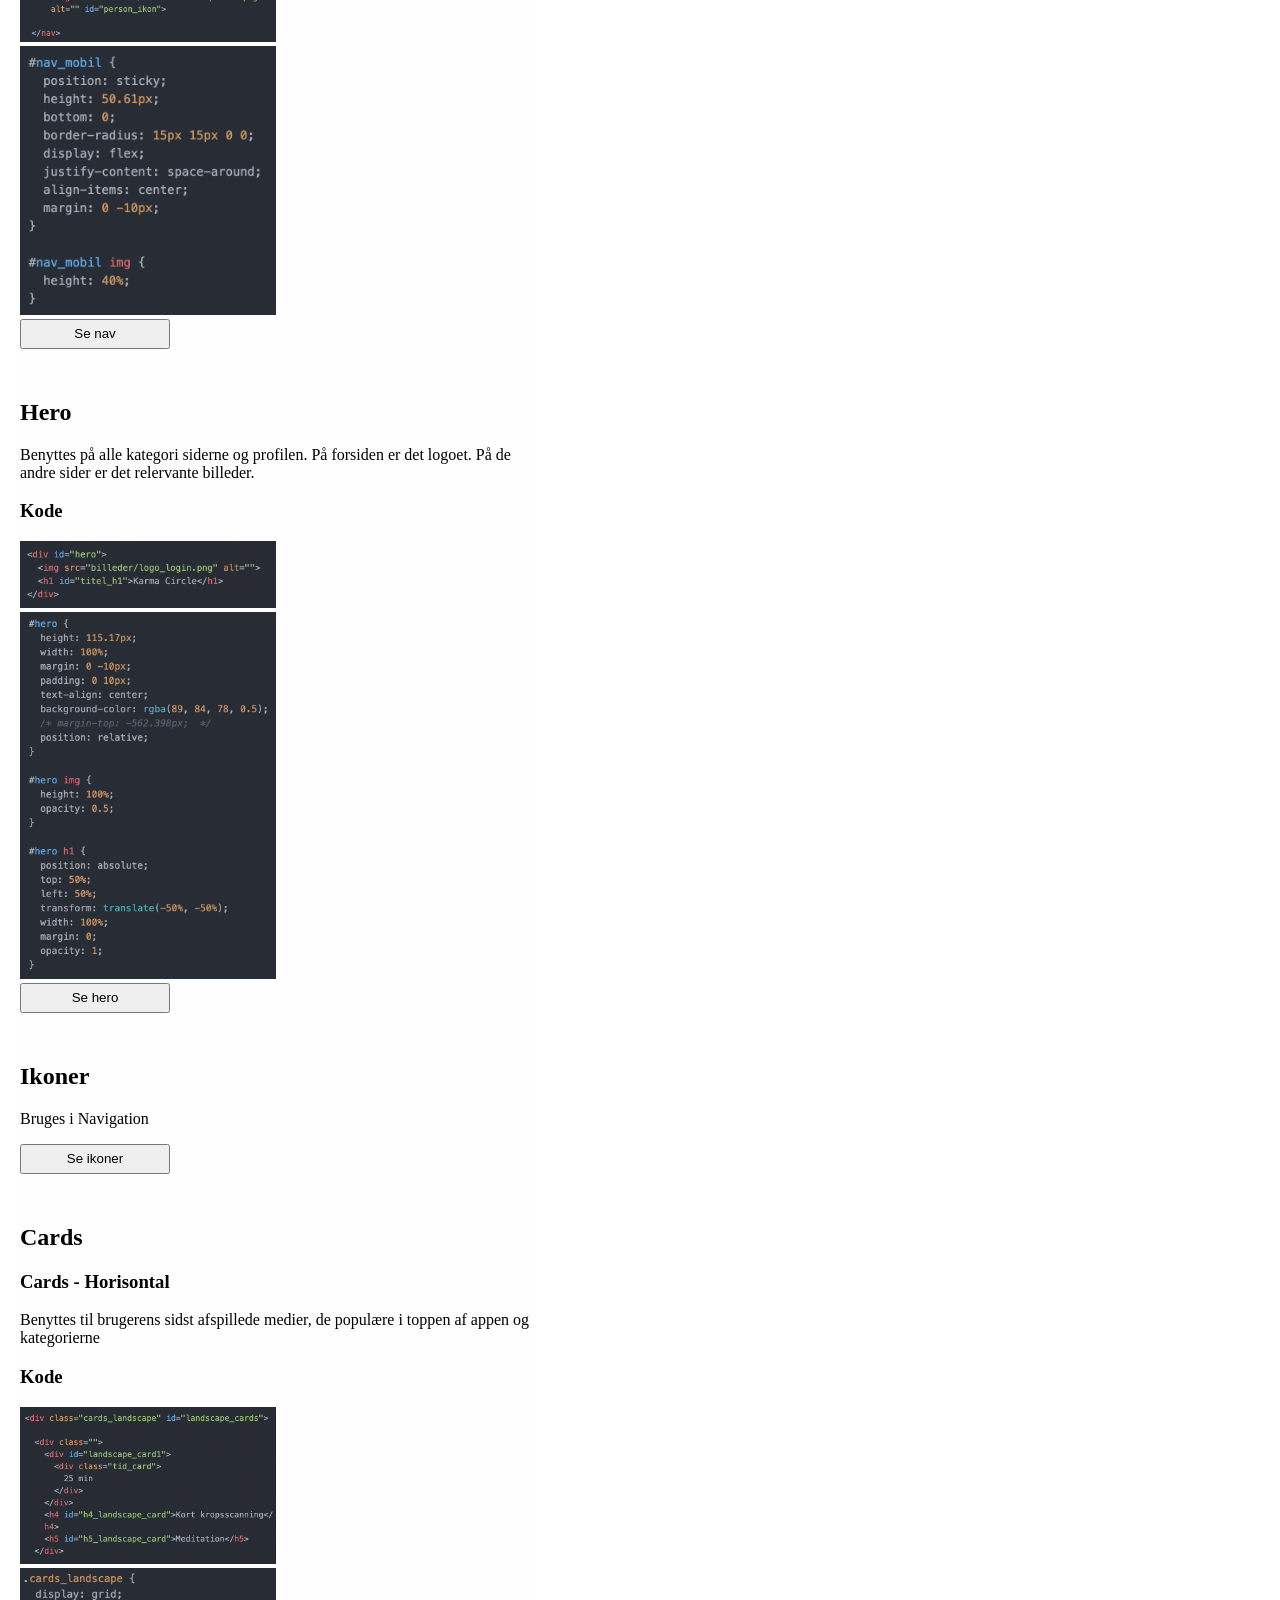
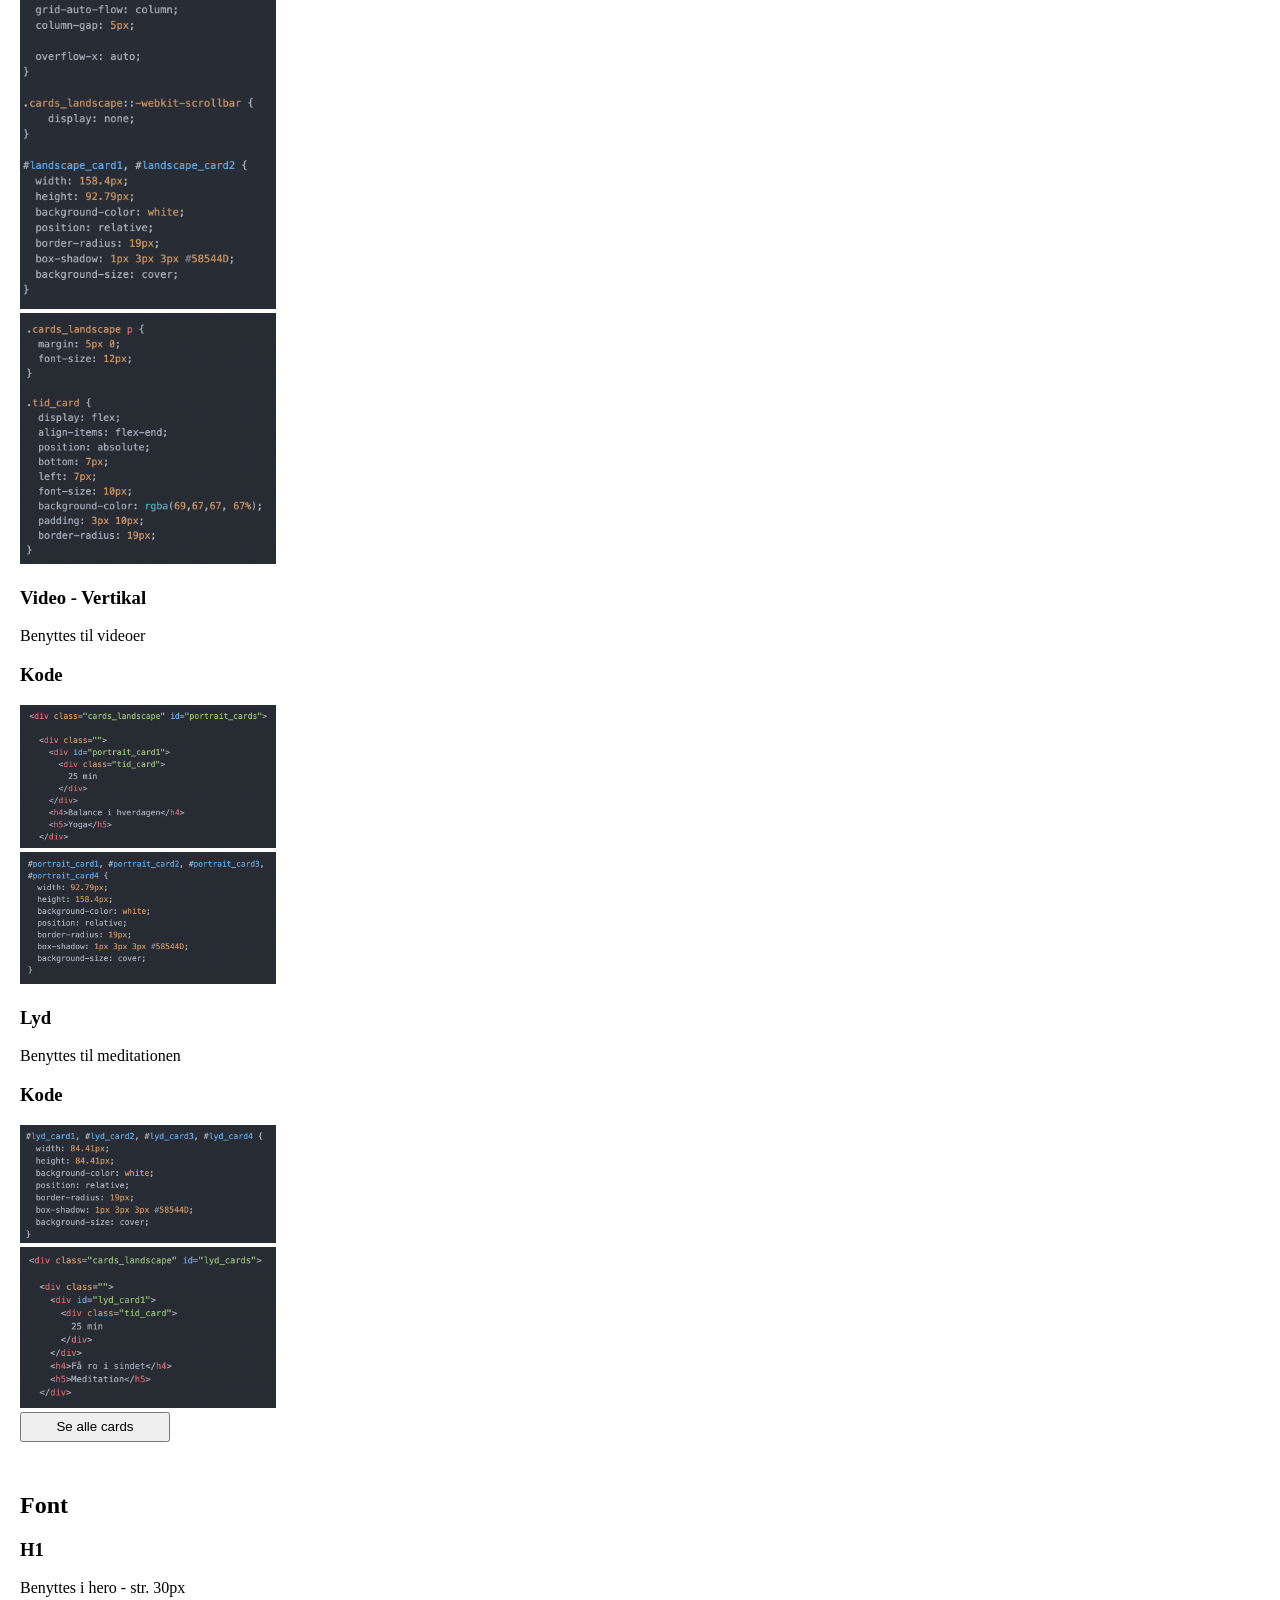
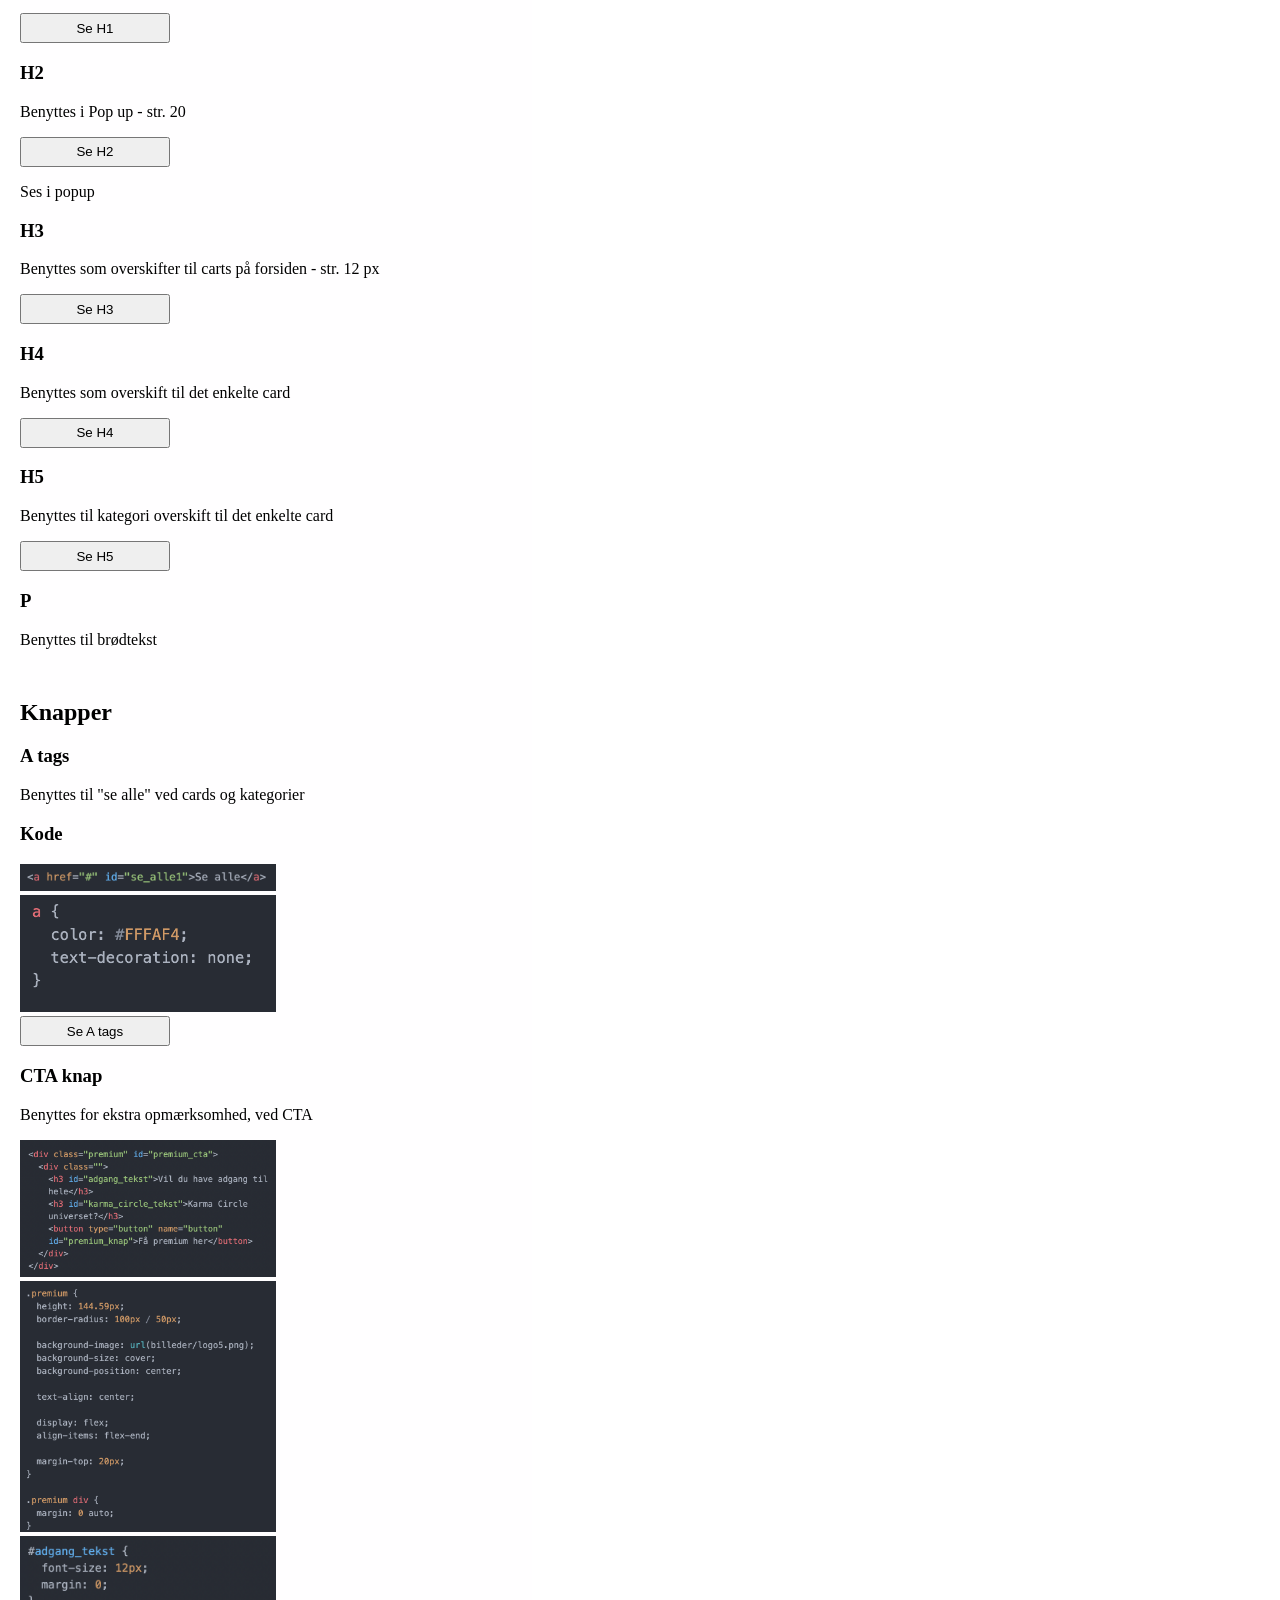
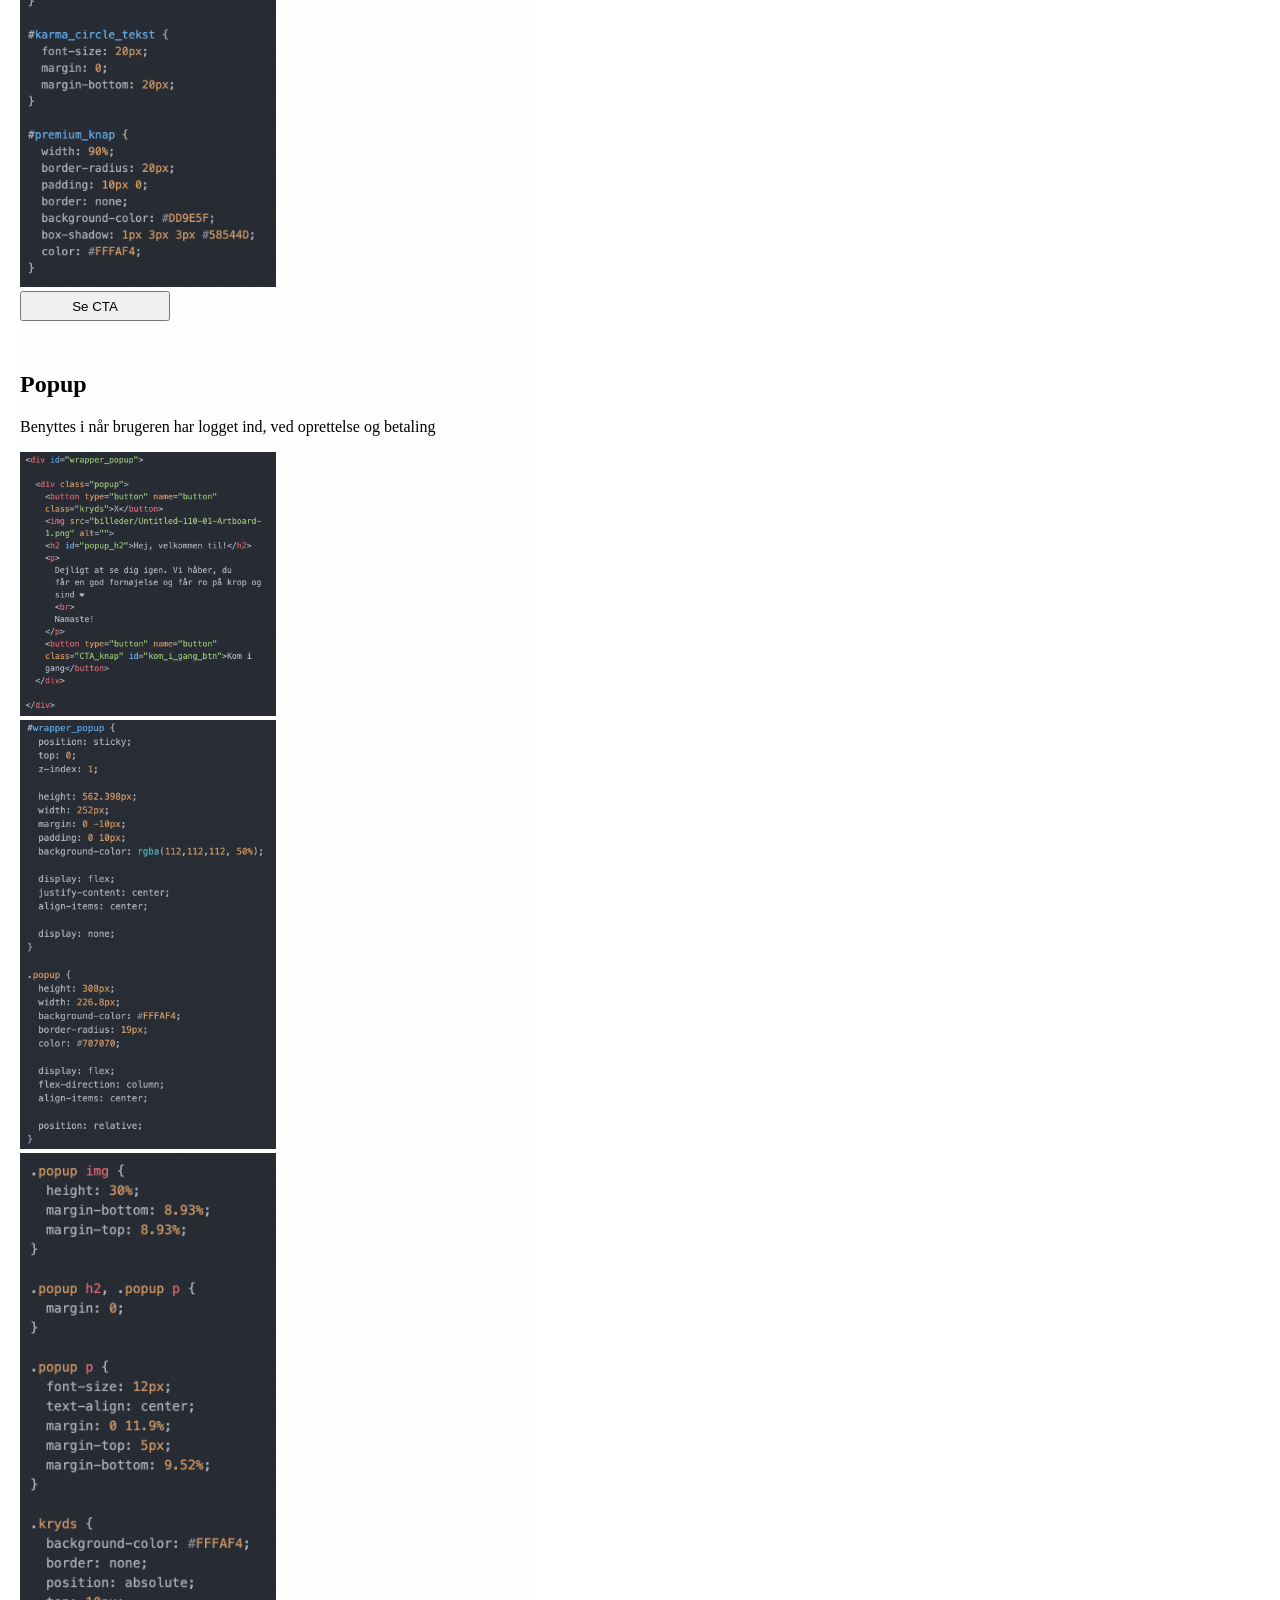
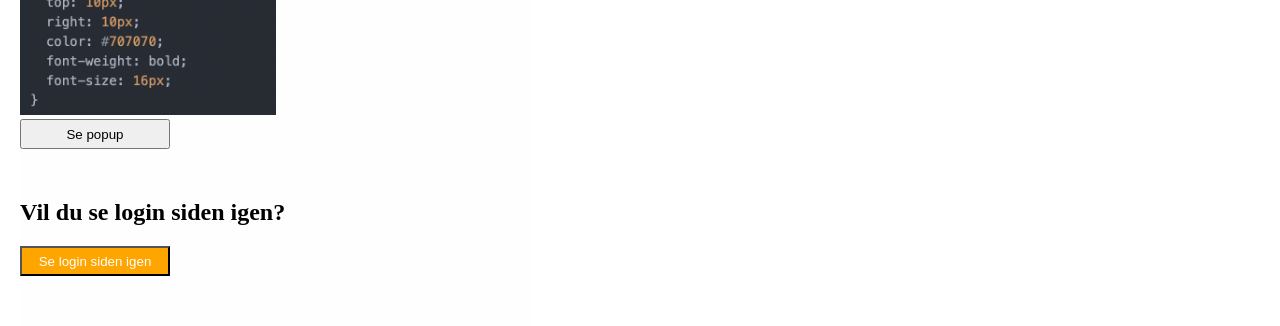
==== commit 4a8e3cbe: "valideret" ====
--- a/index.html
+++ b/index.html
@@ -1,5 +1,5 @@
 <!DOCTYPE html>
-<html lang="en" dir="ltr">
+<html lang="da" dir="ltr">
   <head>
     <meta charset="utf-8">
     <meta name="viewport" content="width=device-width, initial-scale=1.0">
@@ -9,7 +9,7 @@
     <script src="script-malthe.js" defer> </script>
     <script src="script-laura.js" defer></script>
     <link rel="preconnect" href="https://fonts.googleapis.com"><link rel="preconnect" href="https://fonts.gstatic.com" crossorigin><link href="https://fonts.googleapis.com/css2?family=Lato:ital@0;1&display=swap" rel="stylesheet">
-    <title></title>
+    <title>Styleguide - Karma Circle</title>
   </head>
   <body onload="testVirker()">
 
@@ -25,8 +25,8 @@
 
         <div id="nav_styleguide">
 
-          <button onclick="showMenu()"class="hamburger">
-            <div class="bar"></div>
+          <button onclick="showMenu()" class="hamburger">
+            <span class="bar"></span>
           </button>
 
           <nav class="burger_nav" id="nav_tanja">
@@ -121,7 +121,8 @@
         <p>Lato</p>
         <p>Benyttes over hele siden</p>
         <button type="button" name="button" onclick="functionName6()">Se font</button>
-        <h1></h1>
+        <br>
+        <br>
         <hr>
 
         <h1 id="nav-7">Eksempler fra forsiden</h1>
--- a/style.css
+++ b/style.css
@@ -192,7 +192,7 @@
   width: 252px;
   border-radius: 20px;
   margin: auto;
-  margin-top: 10vh;
+  margin-top: 10px;
   overflow-y: scroll;
   padding: 0 10px;
 }
@@ -400,7 +400,7 @@
 #kategori_card1, #kategori_card2, #kategori_card3, #kategori_card4 {
   width: 158.4px;
   height: 92.79px;
-  background-color: rgba(89, 84, 78,);
+  background-color: rgba(89, 84, 78, 1);
   border-radius: 19px;
   box-shadow: 1px 3px 3px #58544D;
   background-size: cover;
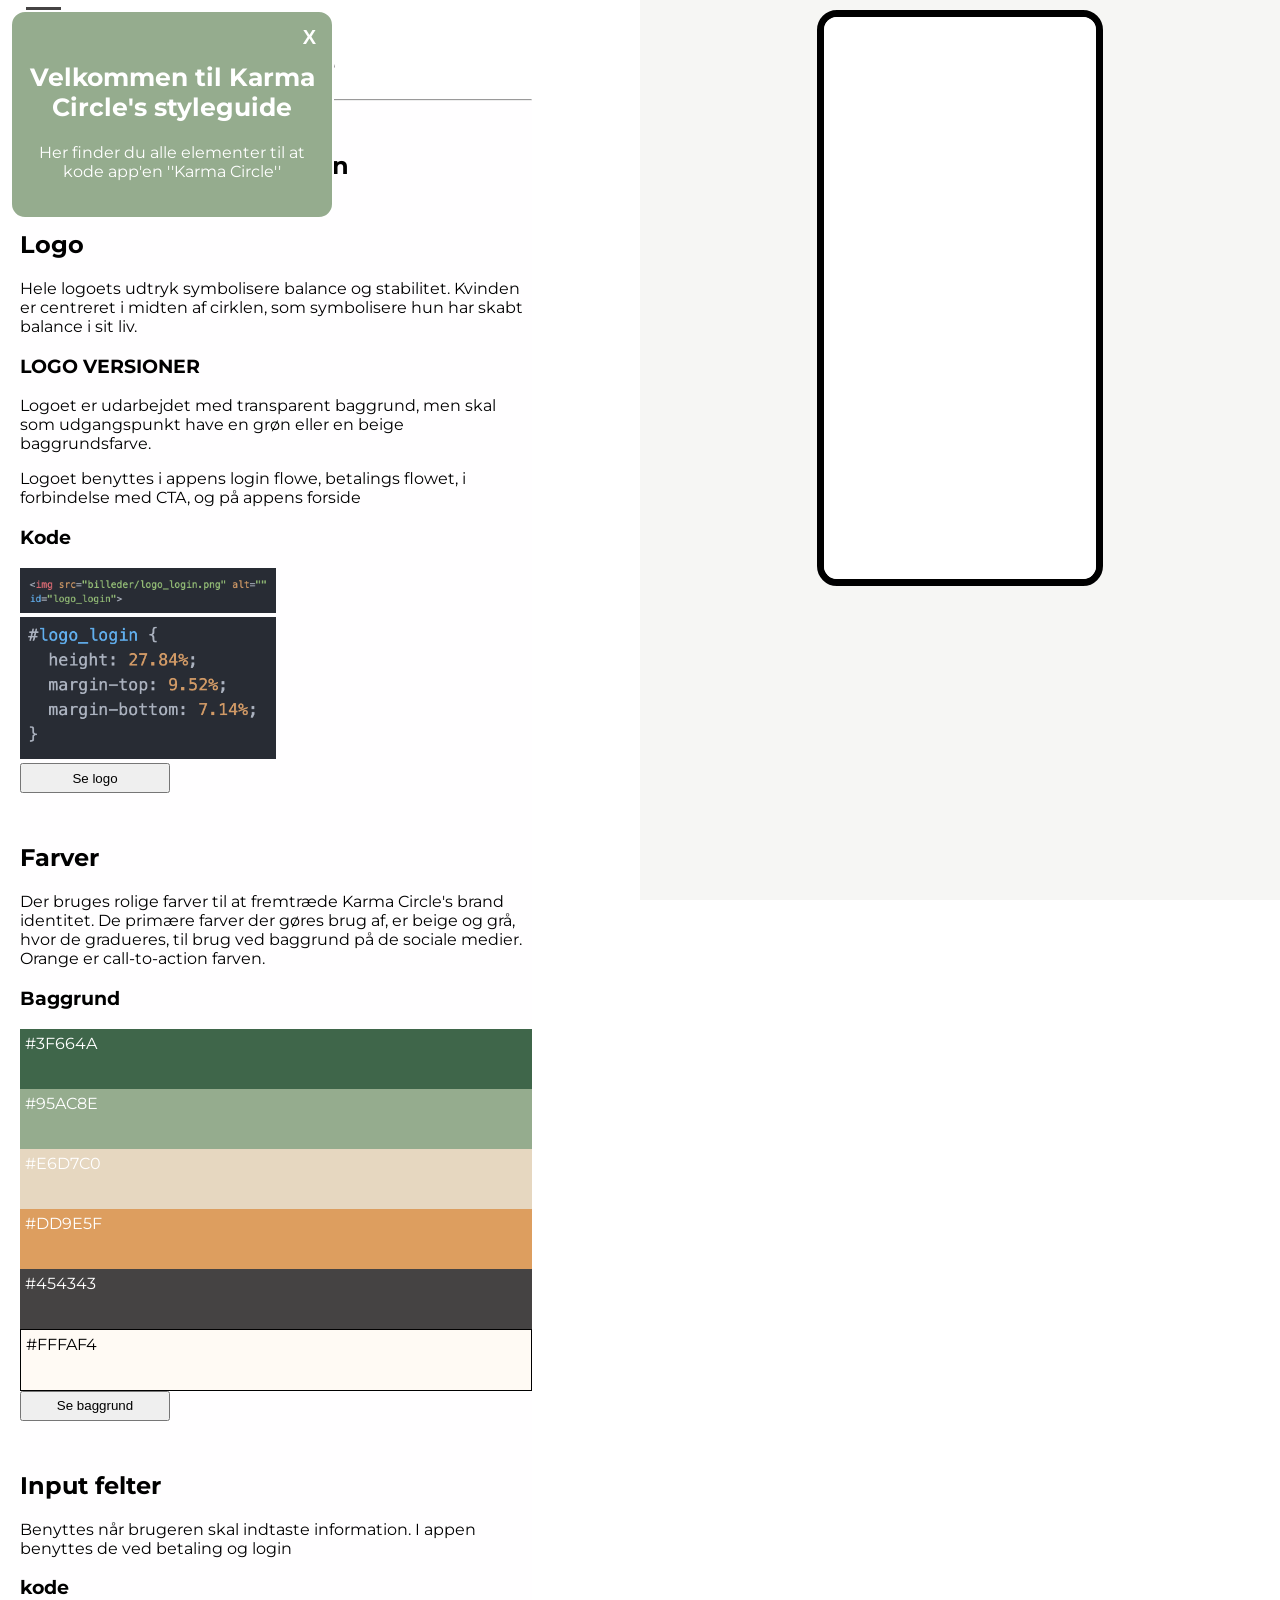
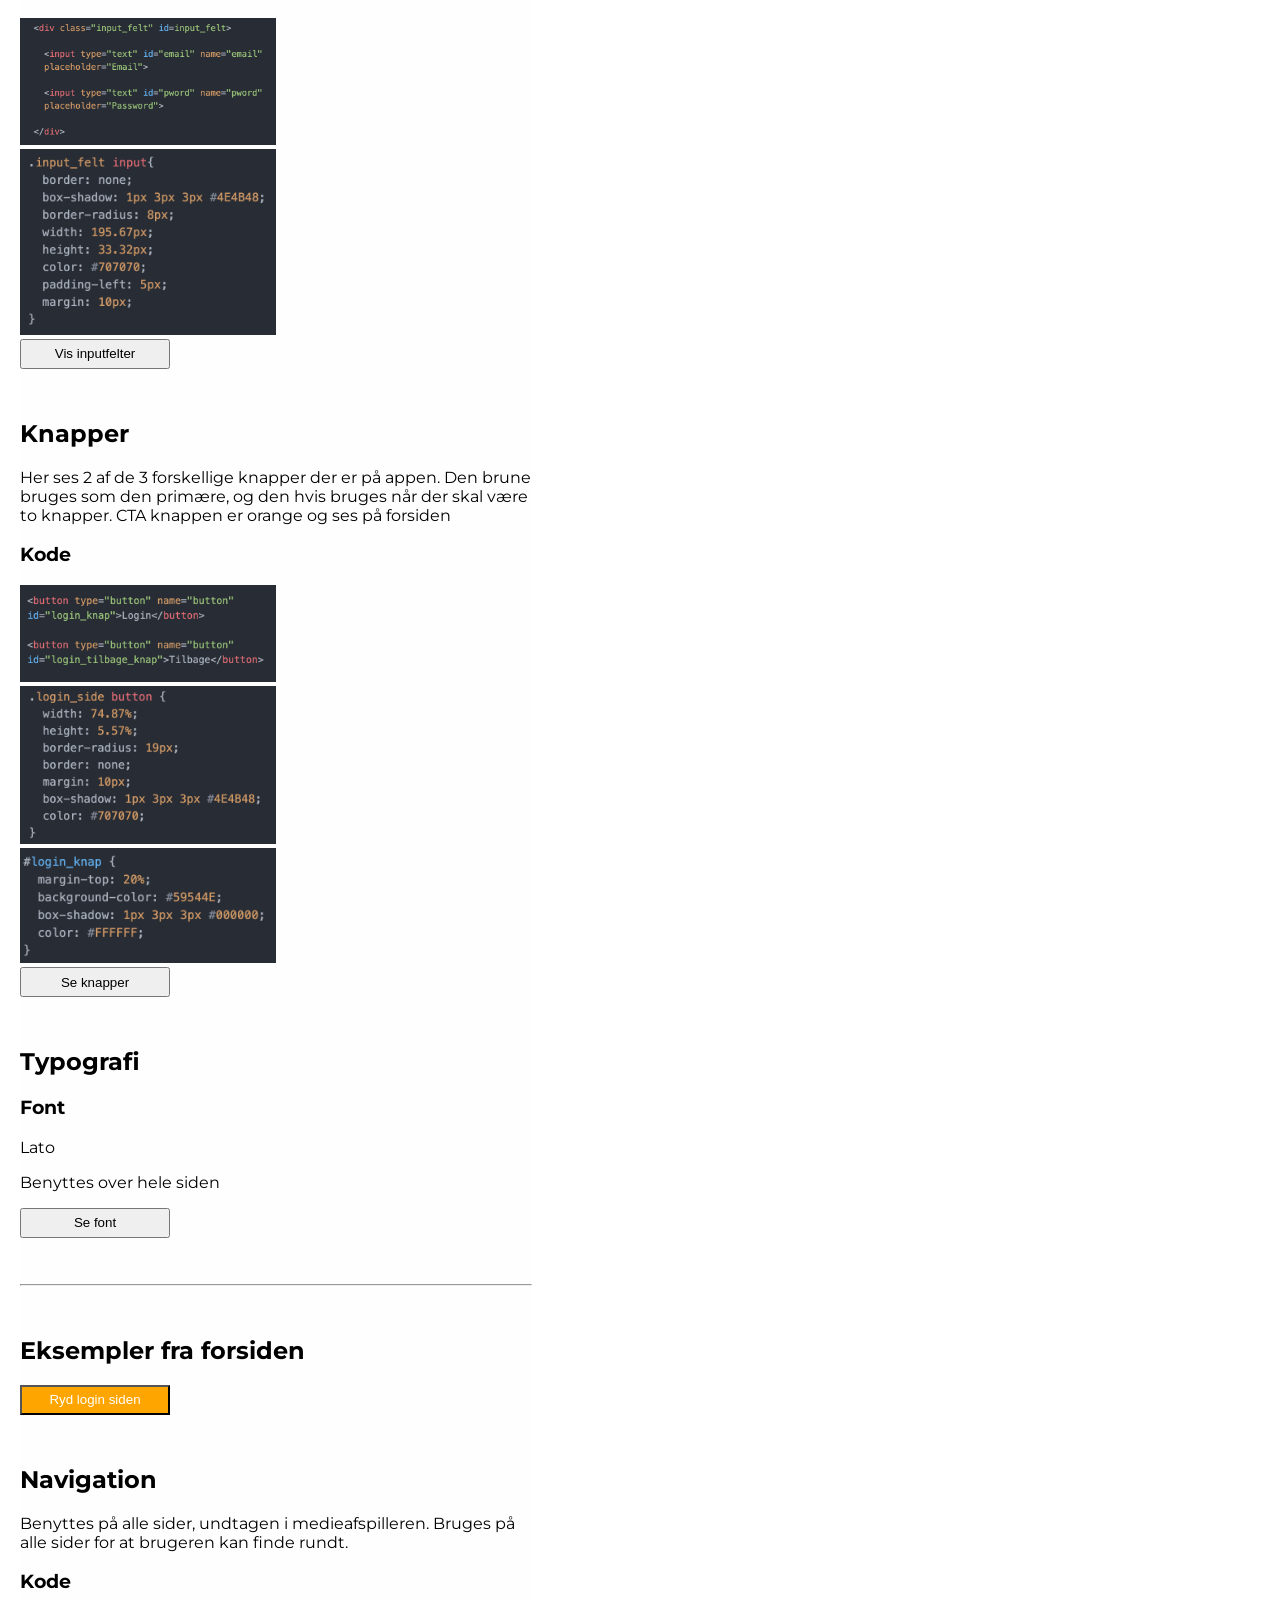
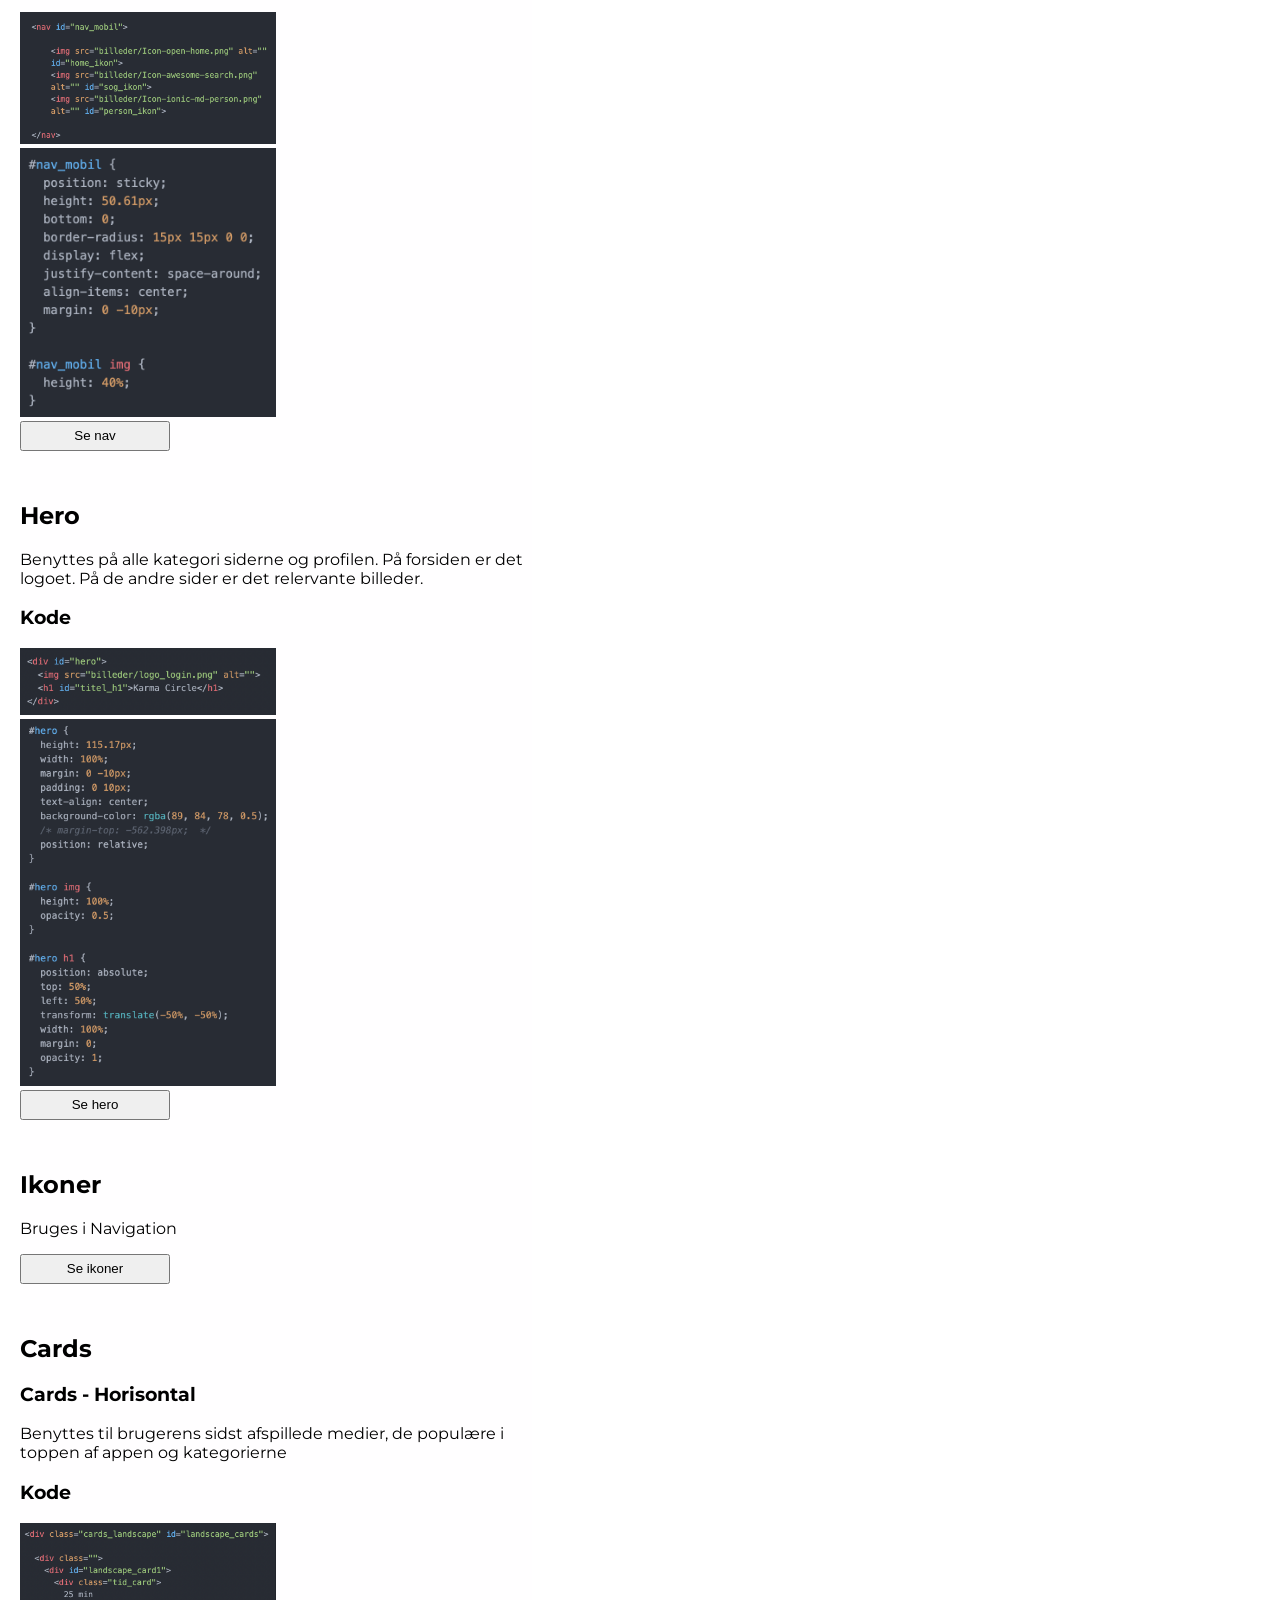
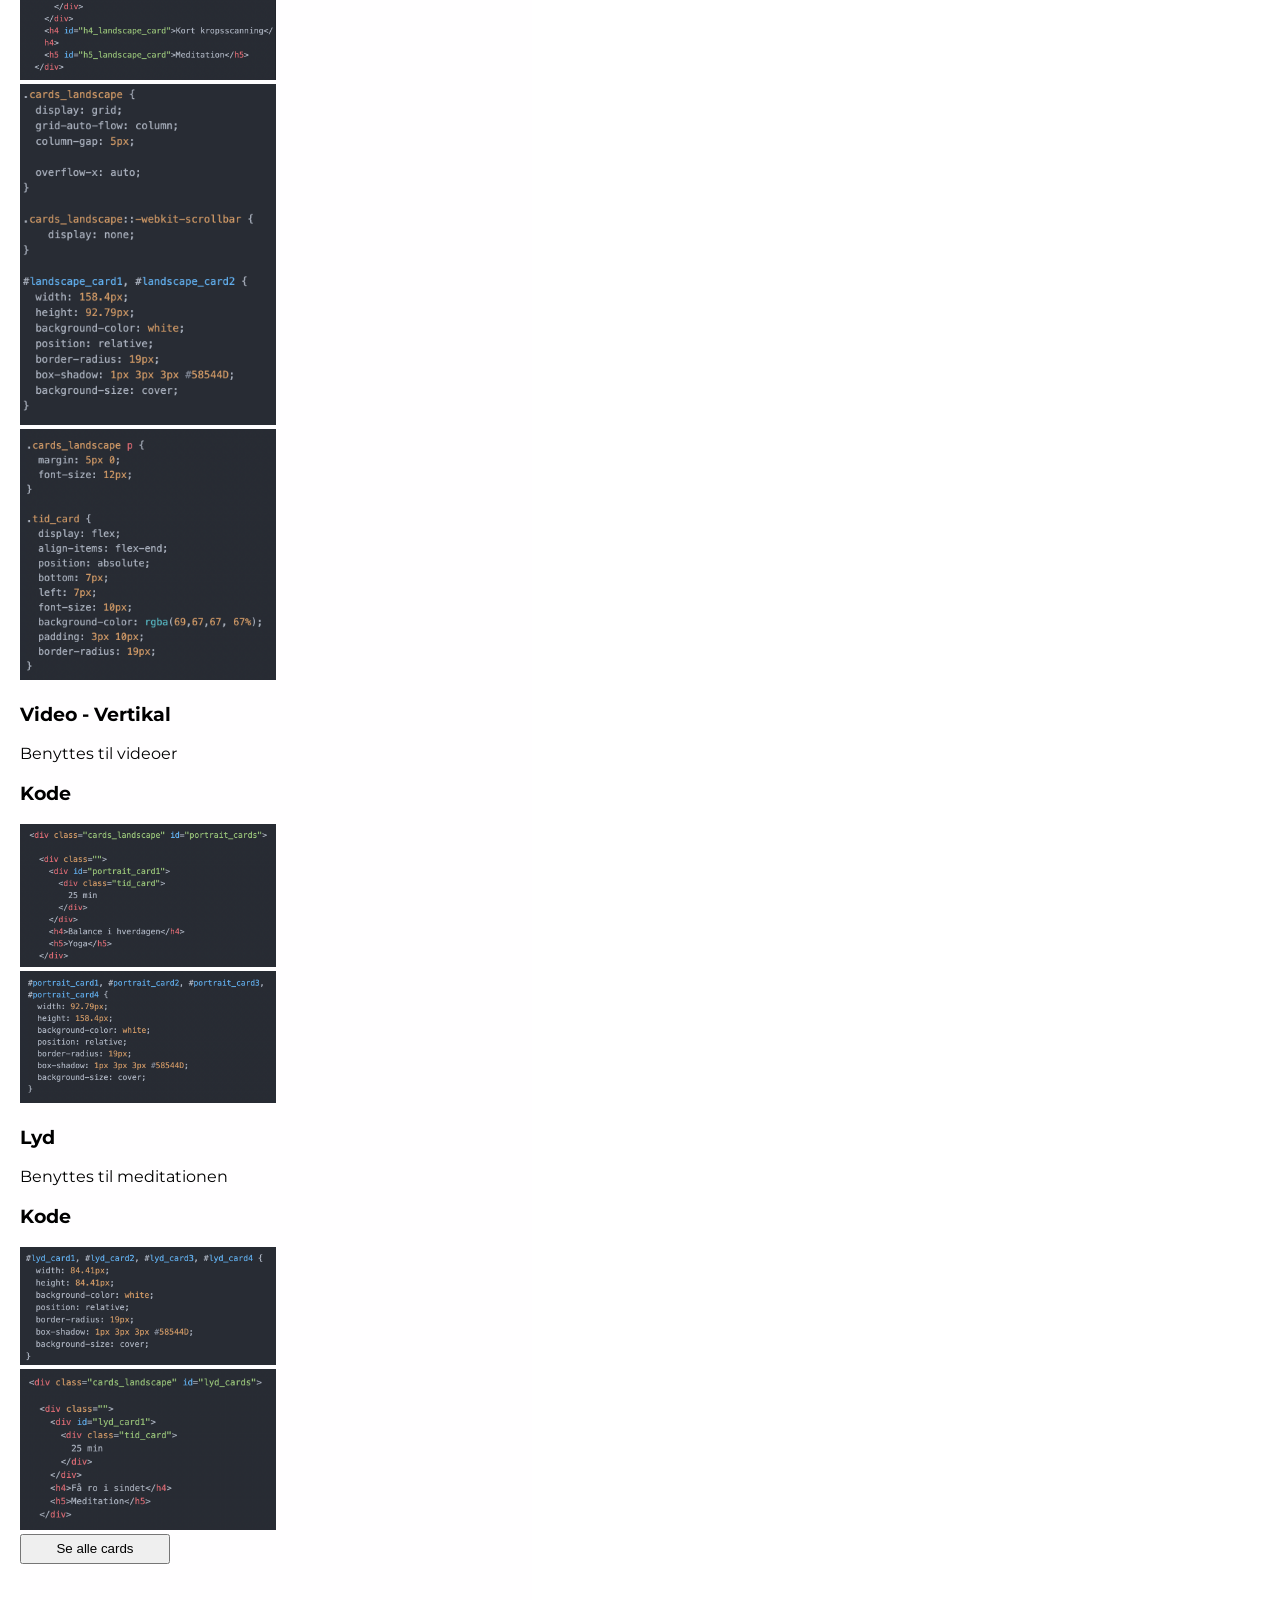
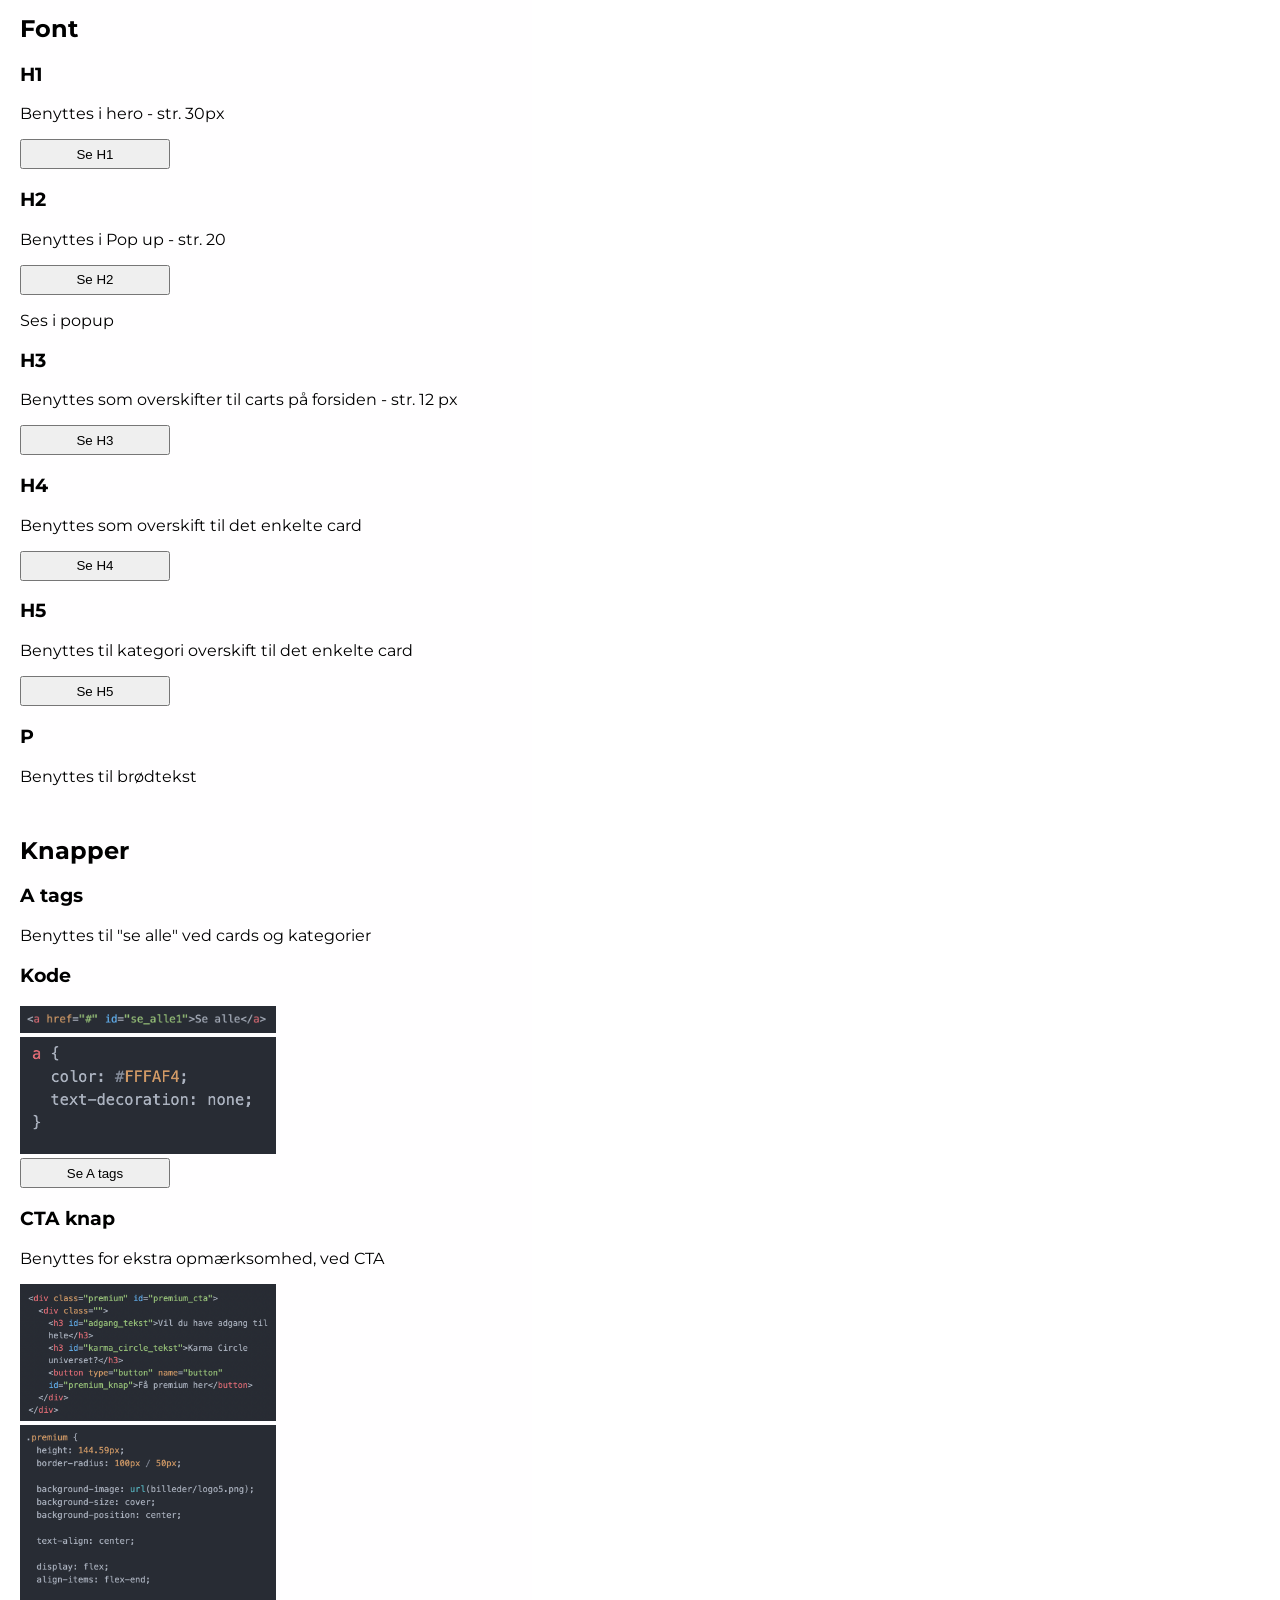
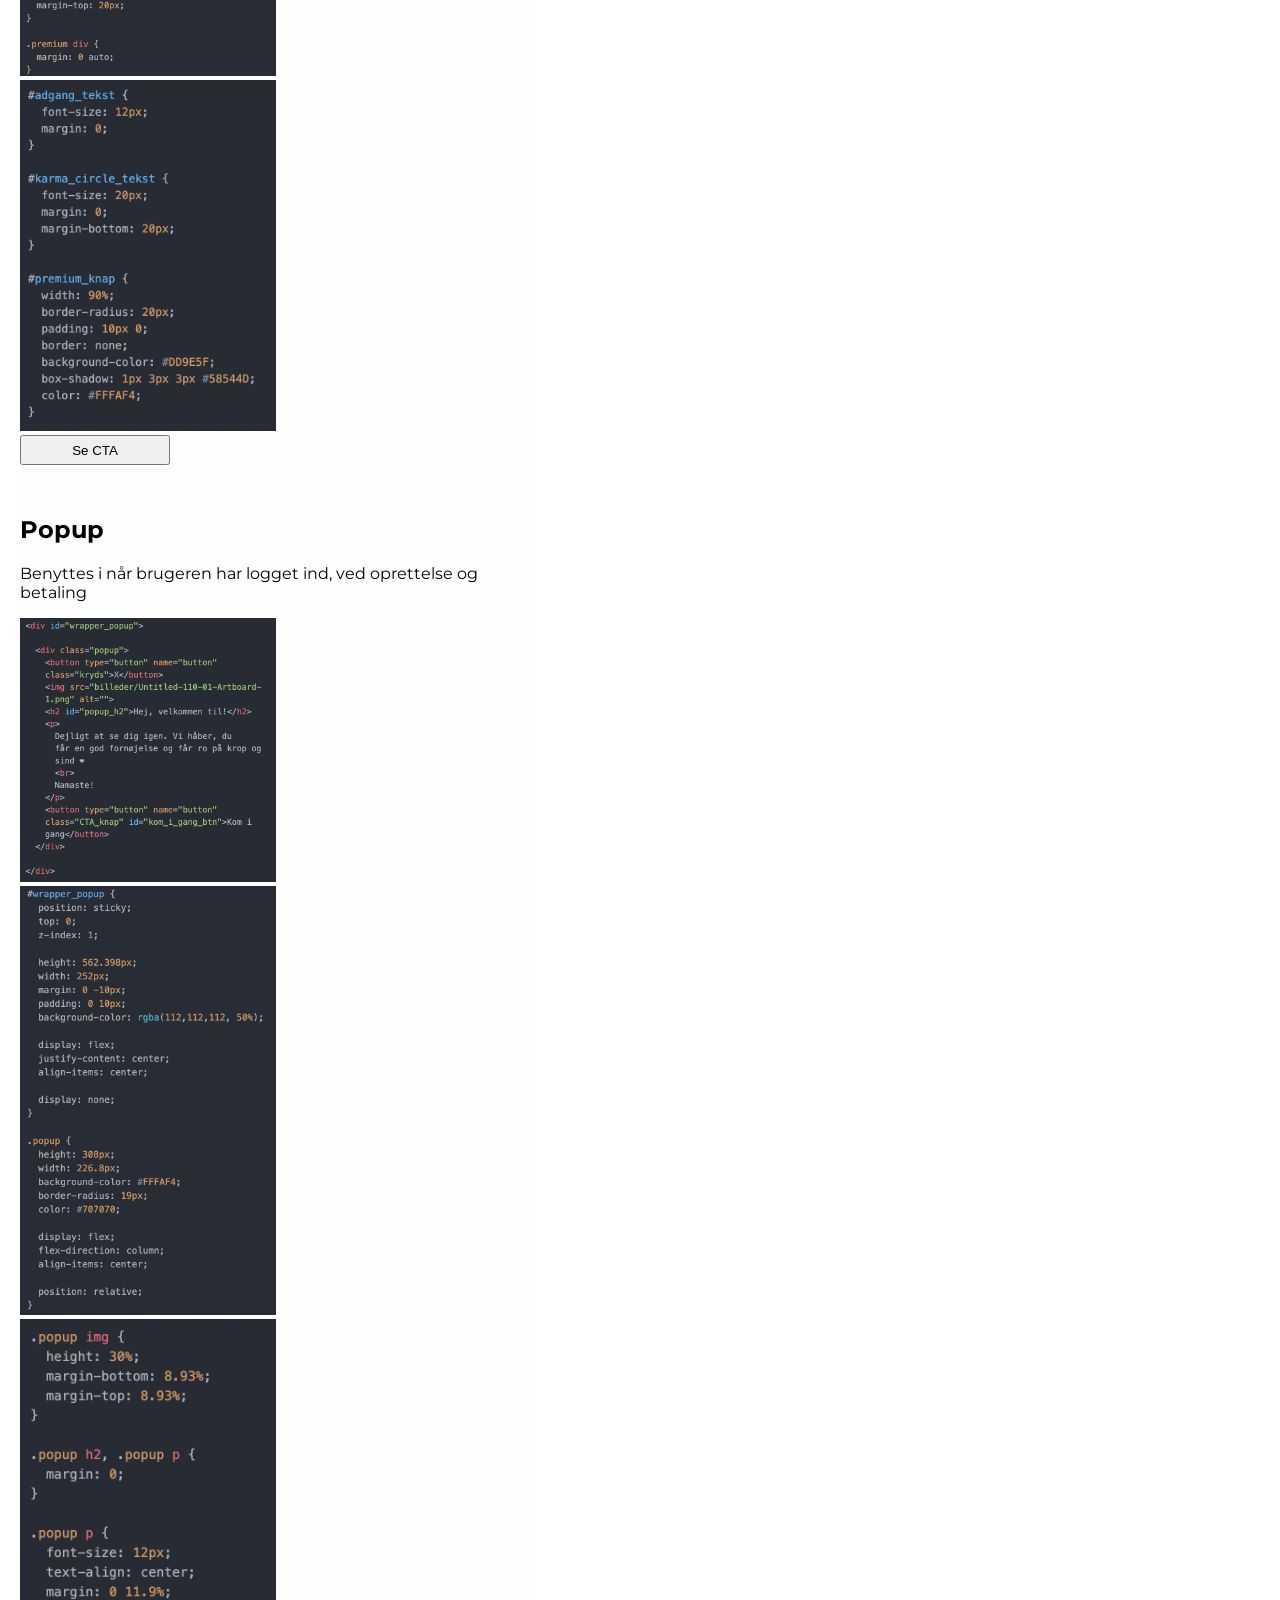
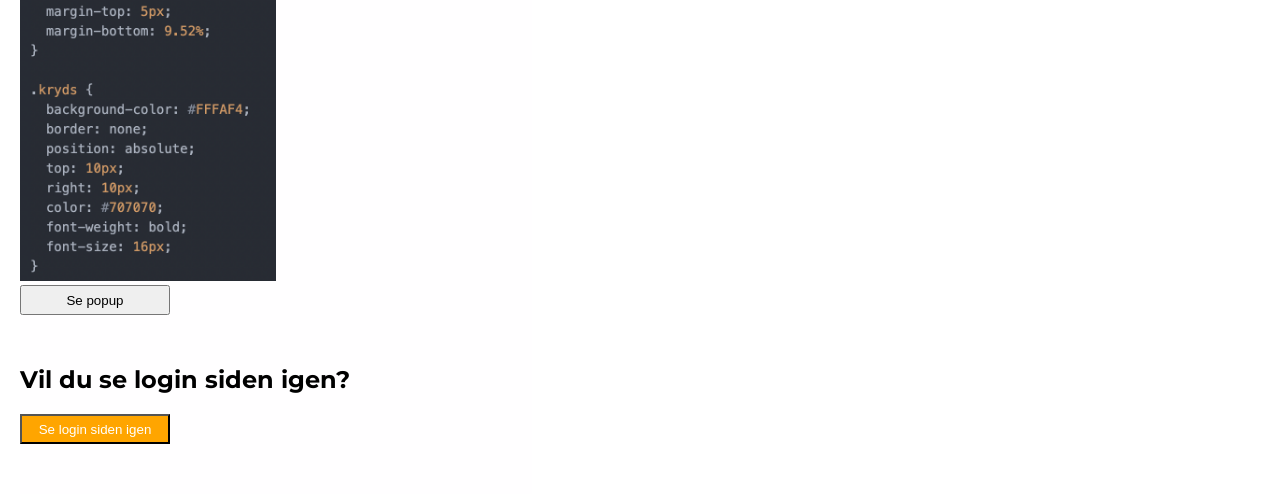
==== commit 03ec4952: "font" ====
--- a/index.html
+++ b/index.html
@@ -9,6 +9,9 @@
     <script src="script-malthe.js" defer> </script>
     <script src="script-laura.js" defer></script>
     <link rel="preconnect" href="https://fonts.googleapis.com"><link rel="preconnect" href="https://fonts.gstatic.com" crossorigin><link href="https://fonts.googleapis.com/css2?family=Lato:ital@0;1&display=swap" rel="stylesheet">
+    <link rel="preconnect" href="https://fonts.googleapis.com">
+<link rel="preconnect" href="https://fonts.gstatic.com" crossorigin>
+<link href="https://fonts.googleapis.com/css2?family=Montserrat&display=swap" rel="stylesheet">
     <title>Styleguide - Karma Circle</title>
   </head>
   <body onload="testVirker()">
--- a/style.css
+++ b/style.css
@@ -16,7 +16,7 @@
 
 .section_1 {
   width: 40vw;
-  font-family: montserrat;
+  font-family: 'Montserrat', sans-serif;
   background-color: #FFFEFF;
   padding-bottom: 50px;
 }
